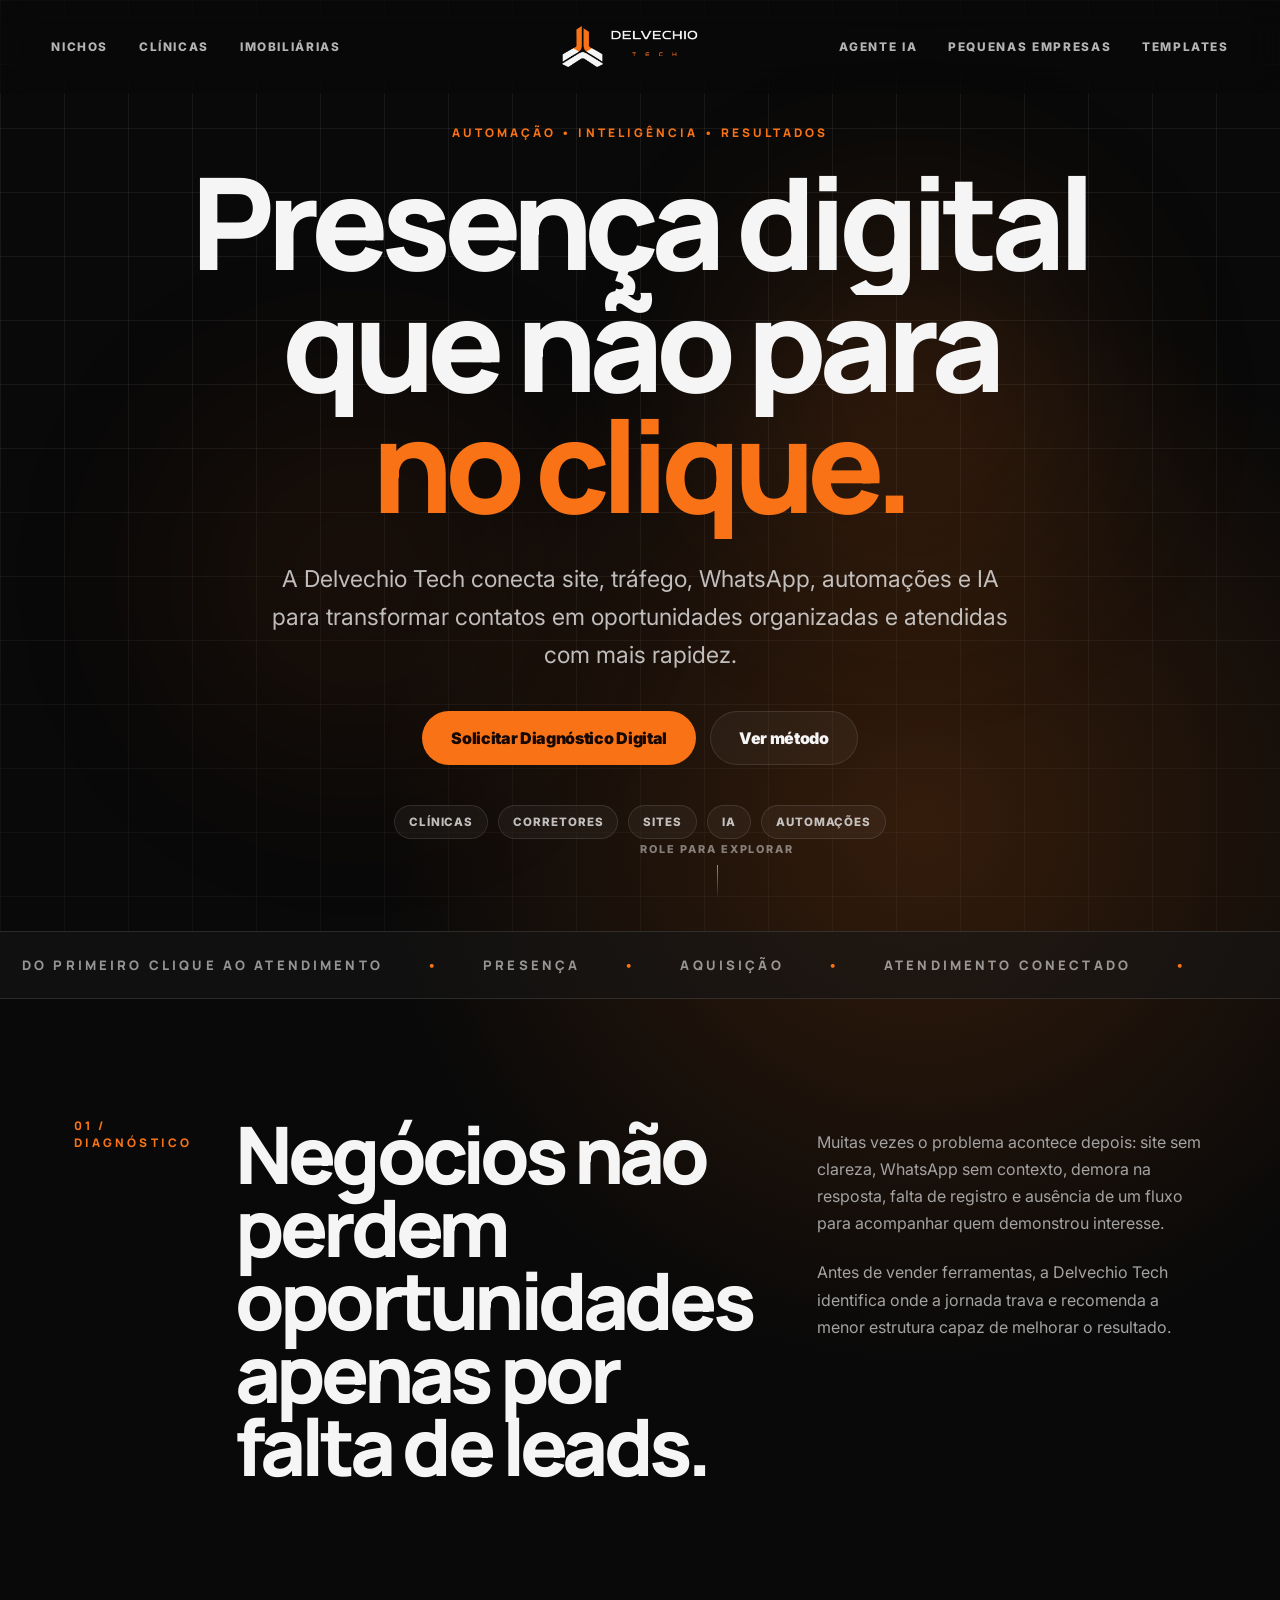
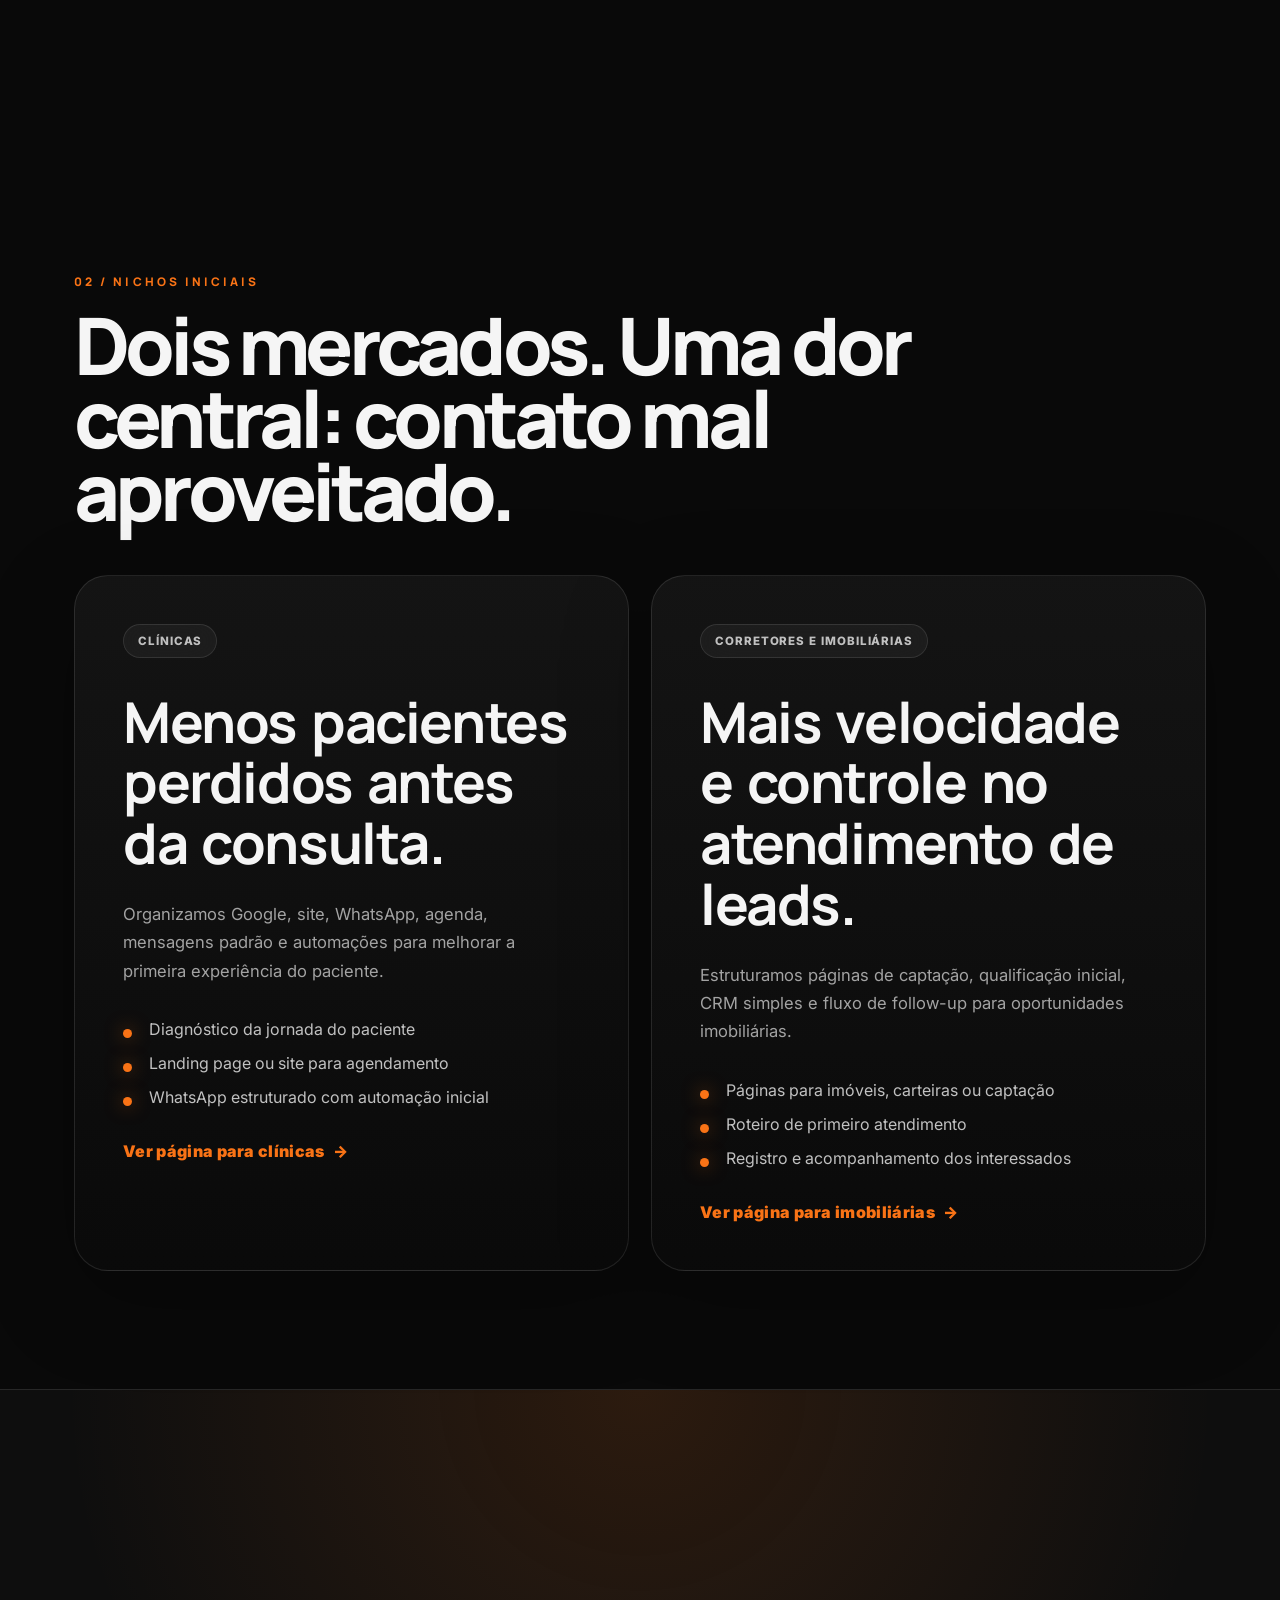
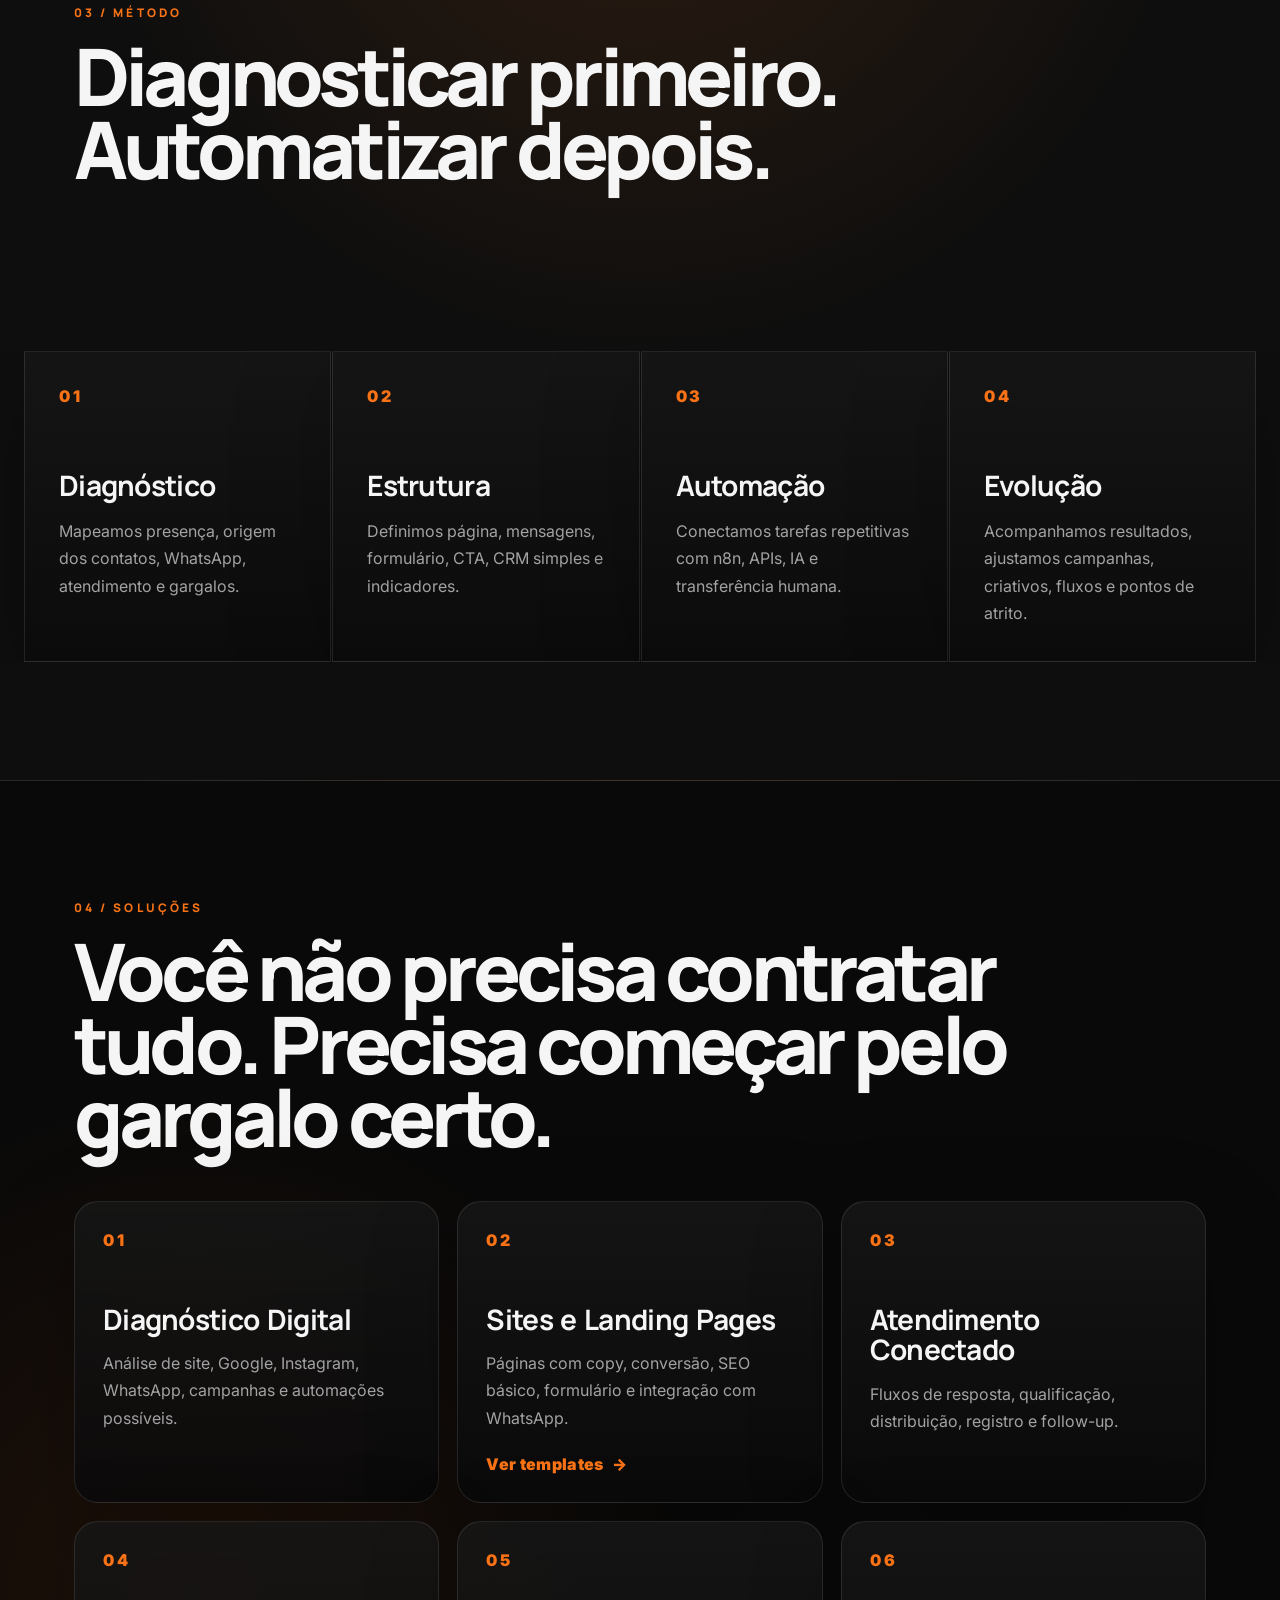
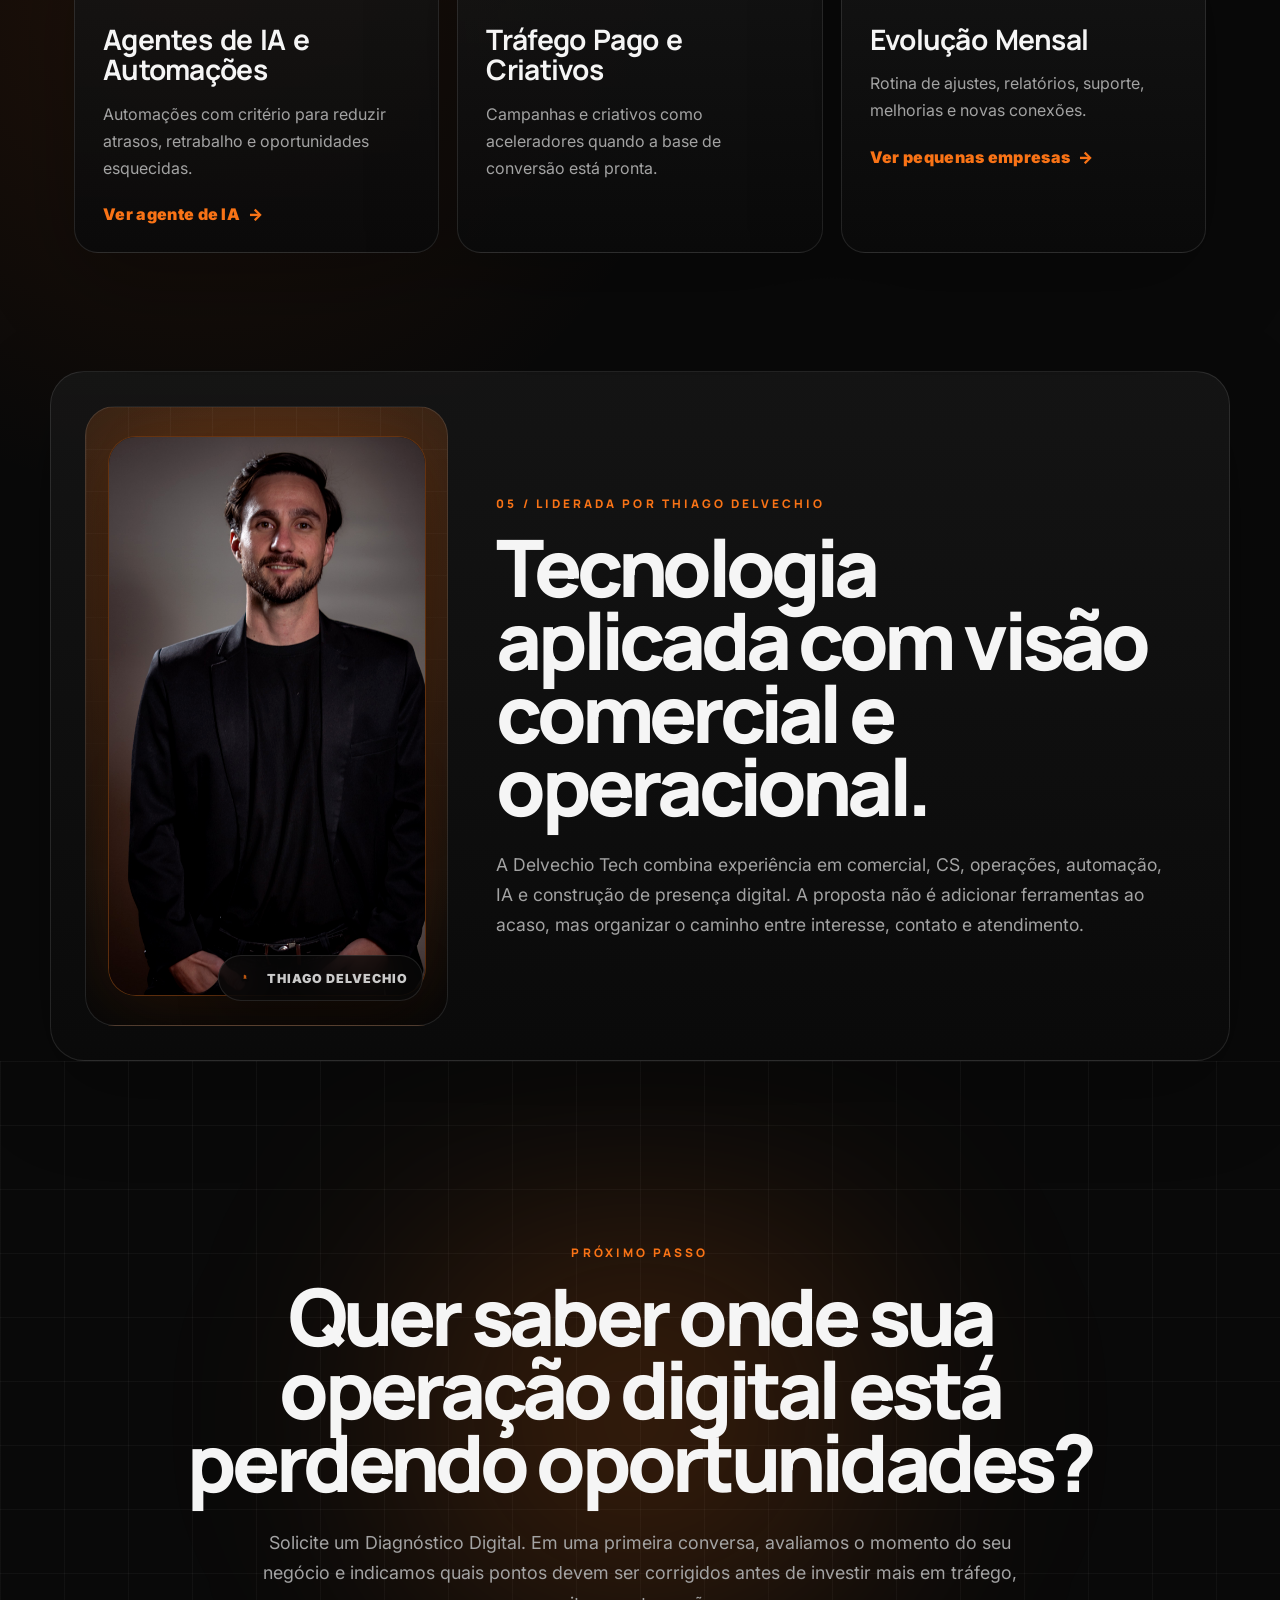
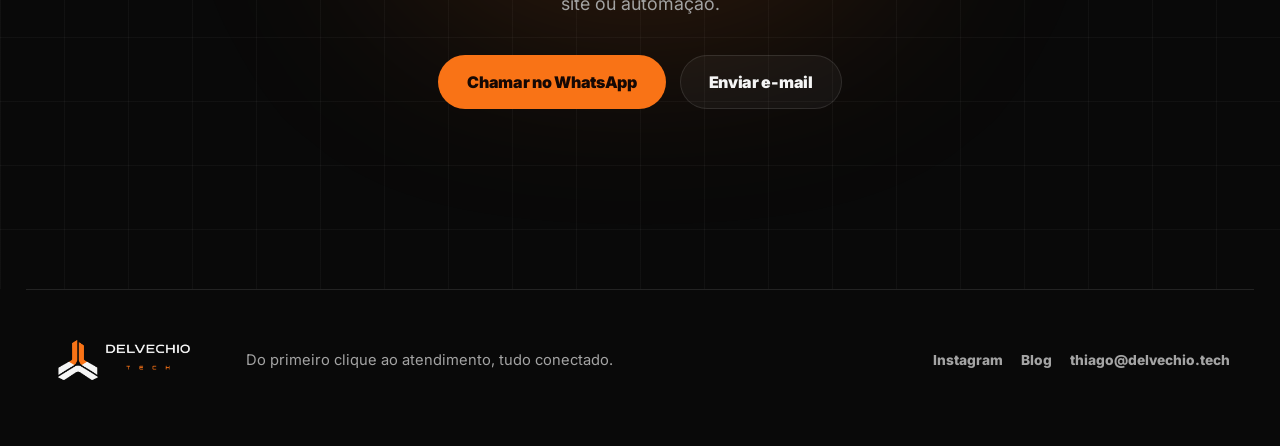
==== index.html @ 4ab7e523 "Add niche and template landing pages" ====
<!doctype html>
<html lang="pt-BR">
  <head>
    <meta charset="utf-8" />
    <meta name="viewport" content="width=device-width, initial-scale=1" />
    <title>Delvechio Tech | Do primeiro clique ao atendimento</title>
    <meta
      name="description"
      content="Tecnologia, sites, automações, IA e tráfego para conectar presença digital, aquisição e atendimento."
    />
    <meta property="og:title" content="Delvechio Tech" />
    <meta property="og:description" content="Do primeiro clique ao atendimento, tudo conectado." />
    <meta property="og:type" content="website" />
    <meta property="og:url" content="https://delvechio.tech" />
    <meta name="theme-color" content="#090909" />
    <link rel="icon" href="assets/favicons/favicon.ico" />
    <link rel="preconnect" href="https://fonts.googleapis.com" />
    <link rel="preconnect" href="https://fonts.gstatic.com" crossorigin />
    <link
      href="https://fonts.googleapis.com/css2?family=Inter:wght@400;500;600;700;800;900&family=Manrope:wght@500;600;700;800&display=swap"
      rel="stylesheet"
    />
    <link rel="stylesheet" href="styles.css" />
  </head>
  <body>
    <header class="site-header nav-load" data-header>
      <nav class="desktop-nav left" aria-label="Navegação principal">
        <a href="#nichos">Nichos</a>
        <a href="clinicas/">Clínicas</a>
        <a href="imobiliarias/">Imobiliárias</a>
      </nav>

      <a class="brand" href="#top" aria-label="Delvechio Tech">
        <img src="assets/logos/logo-horizontal.svg" alt="Delvechio Tech" />
      </a>

      <nav class="desktop-nav right" aria-label="Links secundários">
        <a href="agente-ia/">Agente IA</a>
        <a href="pequenas-empresas/">Pequenas empresas</a>
        <a href="templates/">Templates</a>
      </nav>

      <button class="menu-button" type="button" data-menu-button aria-expanded="false" aria-controls="mobile-menu">
        Menu
      </button>
    </header>

    <nav class="mobile-nav" id="mobile-menu" data-mobile-menu aria-label="Navegação mobile">
      <a href="#nichos">Nichos</a>
      <a href="clinicas/">Clínicas</a>
      <a href="imobiliarias/">Imobiliárias</a>
      <a href="agente-ia/">Agente IA</a>
      <a href="pequenas-empresas/">Pequenas empresas</a>
      <a href="templates/">Templates</a>
      <a href="https://wa.me/5519991567756?text=Ol%C3%A1%2C%20Thiago.%20Quero%20solicitar%20um%20Diagn%C3%B3stico%20Digital." target="_blank" rel="noreferrer">Chamar no WhatsApp</a>
    </nav>

    <main id="top">
      <section class="hero grid-bg">
        <div class="ambient ambient-one"></div>
        <div class="ambient ambient-two"></div>

        <div class="hero-inner">
          <p class="eyebrow reveal delay-100">Automação • Inteligência • Resultados</p>

          <div class="hero-title" id="hero-title">
            <h1>
              <span class="text-reveal-wrapper">
                <span class="text-reveal-content delay-200">Presença digital</span>
              </span>
            </h1>
            <h1>
              <span class="text-reveal-wrapper">
                <span class="text-reveal-content delay-300">que não para</span>
              </span>
            </h1>
            <h1>
              <span class="text-reveal-wrapper">
                <span class="text-reveal-content delay-500 accent-text">no clique.</span>
              </span>
            </h1>
          </div>

          <p class="lead reveal delay-700">
            A Delvechio Tech conecta site, tráfego, WhatsApp, automações e IA
            para transformar contatos em oportunidades organizadas e atendidas
            com mais rapidez.
          </p>

          <div class="hero-actions reveal delay-700">
            <a class="button primary beam-button glow-on-hover" href="https://wa.me/5519991567756?text=Ol%C3%A1%2C%20Thiago.%20Quero%20solicitar%20um%20Diagn%C3%B3stico%20Digital." target="_blank" rel="noreferrer">
              Solicitar Diagnóstico Digital
            </a>
            <a class="button secondary" href="#metodo">Ver método</a>
          </div>

          <div class="badges reveal delay-700" aria-label="Áreas de atuação">
            <span>Clínicas</span>
            <span>Corretores</span>
            <span>Sites</span>
            <span>IA</span>
            <span>Automações</span>
          </div>
        </div>

        <div class="scroll-indicator reveal delay-700">
          <span>Role para explorar</span>
          <i aria-hidden="true"></i>
        </div>
      </section>

      <div class="marquee-band" aria-label="Assinatura da marca">
        <div class="marquee-track">
          <div class="marquee-content">
            <span>Do primeiro clique ao atendimento</span><b>•</b>
            <span>Presença</span><b>•</b>
            <span>Aquisição</span><b>•</b>
            <span>Atendimento conectado</span><b>•</b>
          </div>
          <div class="marquee-content" aria-hidden="true">
            <span>Do primeiro clique ao atendimento</span><b>•</b>
            <span>Presença</span><b>•</b>
            <span>Aquisição</span><b>•</b>
            <span>Atendimento conectado</span><b>•</b>
          </div>
        </div>
      </div>

      <section class="section split-section" id="diagnostico">
        <div class="section-kicker reveal">01 / Diagnóstico</div>
        <div class="split-copy reveal delay-100">
          <h2>Negócios não perdem oportunidades apenas por falta de leads.</h2>
        </div>
        <div class="split-text reveal delay-200">
          <p>
            Muitas vezes o problema acontece depois: site sem clareza, WhatsApp
            sem contexto, demora na resposta, falta de registro e ausência de um
            fluxo para acompanhar quem demonstrou interesse.
          </p>
          <p>
            Antes de vender ferramentas, a Delvechio Tech identifica onde a
            jornada trava e recomenda a menor estrutura capaz de melhorar o
            resultado.
          </p>
        </div>
      </section>

      <section class="section niches" id="nichos">
        <div class="section-title reveal">
          <span class="section-kicker">02 / Nichos iniciais</span>
          <h2>Dois mercados. Uma dor central: contato mal aproveitado.</h2>
        </div>

        <div class="niche-grid">
          <article class="niche-card flashlight-card reveal">
            <span class="tag">Clínicas</span>
            <h3>Menos pacientes perdidos antes da consulta.</h3>
            <p>
              Organizamos Google, site, WhatsApp, agenda, mensagens padrão e
              automações para melhorar a primeira experiência do paciente.
            </p>
            <ul>
              <li>Diagnóstico da jornada do paciente</li>
              <li>Landing page ou site para agendamento</li>
              <li>WhatsApp estruturado com automação inicial</li>
            </ul>
            <a class="card-link" href="clinicas/">Ver página para clínicas</a>
          </article>

          <article class="niche-card flashlight-card reveal delay-200">
            <span class="tag">Corretores e imobiliárias</span>
            <h3>Mais velocidade e controle no atendimento de leads.</h3>
            <p>
              Estruturamos páginas de captação, qualificação inicial, CRM
              simples e fluxo de follow-up para oportunidades imobiliárias.
            </p>
            <ul>
              <li>Páginas para imóveis, carteiras ou captação</li>
              <li>Roteiro de primeiro atendimento</li>
              <li>Registro e acompanhamento dos interessados</li>
            </ul>
            <a class="card-link" href="imobiliarias/">Ver página para imobiliárias</a>
          </article>
        </div>
      </section>

      <section class="method-panel" id="metodo">
        <div class="section section-title reveal">
          <span class="section-kicker">03 / Método</span>
          <h2>Diagnosticar primeiro. Automatizar depois.</h2>
        </div>

        <div class="method-rail">
          <article class="method-card reveal">
            <span>01</span>
            <h3>Diagnóstico</h3>
            <p>Mapeamos presença, origem dos contatos, WhatsApp, atendimento e gargalos.</p>
          </article>
          <article class="method-card reveal delay-100">
            <span>02</span>
            <h3>Estrutura</h3>
            <p>Definimos página, mensagens, formulário, CTA, CRM simples e indicadores.</p>
          </article>
          <article class="method-card reveal delay-200">
            <span>03</span>
            <h3>Automação</h3>
            <p>Conectamos tarefas repetitivas com n8n, APIs, IA e transferência humana.</p>
          </article>
          <article class="method-card reveal delay-300">
            <span>04</span>
            <h3>Evolução</h3>
            <p>Acompanhamos resultados, ajustamos campanhas, criativos, fluxos e pontos de atrito.</p>
          </article>
        </div>
      </section>

      <section class="section solutions" id="solucoes">
        <div class="section-title reveal">
          <span class="section-kicker">04 / Soluções</span>
          <h2>Você não precisa contratar tudo. Precisa começar pelo gargalo certo.</h2>
        </div>

        <div class="solution-grid">
          <article class="solution-card flashlight-card reveal">
            <span>01</span>
            <h3>Diagnóstico Digital</h3>
            <p>Análise de site, Google, Instagram, WhatsApp, campanhas e automações possíveis.</p>
          </article>
          <article class="solution-card flashlight-card reveal delay-100">
            <span>02</span>
            <h3>Sites e Landing Pages</h3>
            <p>Páginas com copy, conversão, SEO básico, formulário e integração com WhatsApp.</p>
            <a class="card-link compact" href="templates/">Ver templates</a>
          </article>
          <article class="solution-card flashlight-card reveal delay-200">
            <span>03</span>
            <h3>Atendimento Conectado</h3>
            <p>Fluxos de resposta, qualificação, distribuição, registro e follow-up.</p>
          </article>
          <article class="solution-card flashlight-card reveal">
            <span>04</span>
            <h3>Agentes de IA e Automações</h3>
            <p>Automações com critério para reduzir atrasos, retrabalho e oportunidades esquecidas.</p>
            <a class="card-link compact" href="agente-ia/">Ver agente de IA</a>
          </article>
          <article class="solution-card flashlight-card reveal delay-100">
            <span>05</span>
            <h3>Tráfego Pago e Criativos</h3>
            <p>Campanhas e criativos como aceleradores quando a base de conversão está pronta.</p>
          </article>
          <article class="solution-card flashlight-card reveal delay-200">
            <span>06</span>
            <h3>Evolução Mensal</h3>
            <p>Rotina de ajustes, relatórios, suporte, melhorias e novas conexões.</p>
            <a class="card-link compact" href="pequenas-empresas/">Ver pequenas empresas</a>
          </article>
        </div>
      </section>

      <section class="section founder">
        <div class="founder-portrait reveal">
          <div class="portrait-frame">
            <img src="assets/photos/thiago-delvechio.jpg" alt="Thiago Delvechio, fundador da Delvechio Tech" />
          </div>
          <div class="portrait-badge">
            <img src="assets/logos/simbolo.svg" alt="" />
            <span>Thiago Delvechio</span>
          </div>
        </div>
        <div class="reveal delay-100">
          <span class="section-kicker">05 / Liderada por Thiago Delvechio</span>
          <h2>Tecnologia aplicada com visão comercial e operacional.</h2>
          <p>
            A Delvechio Tech combina experiência em comercial, CS, operações,
            automação, IA e construção de presença digital. A proposta não é
            adicionar ferramentas ao acaso, mas organizar o caminho entre
            interesse, contato e atendimento.
          </p>
        </div>
      </section>

      <section class="final-cta grid-bg" id="contato">
        <div class="final-inner reveal">
          <span class="section-kicker">Próximo passo</span>
          <h2>Quer saber onde sua operação digital está perdendo oportunidades?</h2>
          <p>
            Solicite um Diagnóstico Digital. Em uma primeira conversa, avaliamos
            o momento do seu negócio e indicamos quais pontos devem ser
            corrigidos antes de investir mais em tráfego, site ou automação.
          </p>
          <div class="hero-actions">
            <a class="button primary beam-button glow-on-hover" href="https://wa.me/5519991567756?text=Ol%C3%A1%2C%20Thiago.%20Quero%20solicitar%20um%20Diagn%C3%B3stico%20Digital." target="_blank" rel="noreferrer">
              Chamar no WhatsApp
            </a>
            <a class="button secondary" href="mailto:thiago@delvechio.tech">Enviar e-mail</a>
          </div>
        </div>
      </section>
    </main>

    <footer class="site-footer">
      <img src="assets/logos/logo-horizontal.svg" alt="Delvechio Tech" />
      <p>Do primeiro clique ao atendimento, tudo conectado.</p>
      <div>
        <a href="https://instagram.com/delvechio.tech" target="_blank" rel="noreferrer">Instagram</a>
        <a href="https://blog.delvechio.tech" target="_blank" rel="noreferrer">Blog</a>
        <a href="mailto:thiago@delvechio.tech">thiago@delvechio.tech</a>
      </div>
    </footer>

    <script src="script.js"></script>
  </body>
</html>
---- styles.css ----
:root {
  --orange: #f97316;
  --orange-dark: #c9500a;
  --black: #090909;
  --graphite: #171717;
  --panel: rgba(16, 16, 16, 0.76);
  --panel-strong: rgba(23, 23, 23, 0.94);
  --line: rgba(245, 245, 245, 0.11);
  --line-hot: rgba(249, 115, 22, 0.36);
  --white: #f5f5f5;
  --muted: #a3a3a3;
  --max: 1180px;
  --ease: cubic-bezier(0.16, 1, 0.3, 1);
}

* {
  box-sizing: border-box;
}

html {
  scroll-behavior: smooth;
}

body {
  margin: 0;
  min-height: 100vh;
  overflow-x: hidden;
  color: var(--white);
  background:
    radial-gradient(circle at 72% 12%, rgba(249, 115, 22, 0.18), transparent 34rem),
    radial-gradient(circle at 15% 70%, rgba(201, 80, 10, 0.12), transparent 32rem),
    var(--black);
  font-family: Inter, Arial, Helvetica, sans-serif;
  selection-background-color: var(--orange);
}

body::before {
  position: fixed;
  inset: 0;
  z-index: -2;
  content: "";
  background-image:
    linear-gradient(rgba(245, 245, 245, 0.035) 1px, transparent 1px),
    linear-gradient(90deg, rgba(245, 245, 245, 0.035) 1px, transparent 1px);
  background-size: 64px 64px;
  mask-image: linear-gradient(to bottom, #000, rgba(0, 0, 0, 0.7), transparent 96%);
}

a {
  color: inherit;
  text-decoration: none;
}

img {
  display: block;
  max-width: 100%;
}

/* Motion system inspired by the reference design system. */
.reveal {
  opacity: 0;
  transform: translateY(2rem);
  transition: opacity 1s var(--ease), transform 1s var(--ease);
}

.reveal.active {
  opacity: 1;
  transform: translateY(0);
}

.text-reveal-wrapper {
  display: inline-block;
  overflow: hidden;
  padding: 0.08em 0 0.1em;
  margin: -0.08em 0 -0.1em;
  vertical-align: bottom;
}

.text-reveal-content {
  display: block;
  opacity: 0;
  transform: translateY(112%);
  transition: transform 1.2s var(--ease), opacity 1.2s ease;
}

.reveal-active .text-reveal-content {
  opacity: 1;
  transform: translateY(0);
}

.delay-100 {
  transition-delay: 0.1s;
}

.delay-200 {
  transition-delay: 0.2s;
}

.delay-300 {
  transition-delay: 0.3s;
}

.delay-500 {
  transition-delay: 0.5s;
}

.delay-700 {
  transition-delay: 0.7s;
}

.nav-load {
  opacity: 0;
  transform: translateY(-12px);
  transition: opacity 0.8s ease-out, transform 0.8s ease-out, background 0.3s ease, border 0.3s ease;
}

.nav-load.loaded {
  opacity: 1;
  transform: translateY(0);
}

@keyframes shimmer {
  from {
    transform: translateX(-120%) skewX(-18deg);
  }

  to {
    transform: translateX(220%) skewX(-18deg);
  }
}

.beam-button {
  position: relative;
  overflow: hidden;
}

.beam-button::before {
  position: absolute;
  inset: 0 auto 0 -80%;
  width: 55%;
  content: "";
  background: linear-gradient(90deg, transparent, rgba(255, 255, 255, 0.36), transparent);
  transform: skewX(-18deg);
}

.beam-button:hover::before {
  animation: shimmer 0.85s var(--ease);
}

.glow-on-hover {
  transition: box-shadow 0.3s ease, transform 0.3s ease, border-color 0.3s ease;
}

.glow-on-hover:hover {
  border-color: var(--line-hot);
  box-shadow: 0 0 34px rgba(249, 115, 22, 0.18);
  transform: translateY(-2px);
}

.flashlight-card {
  position: relative;
  overflow: hidden;
}

.flashlight-card::before {
  position: absolute;
  inset: 0;
  z-index: 0;
  content: "";
  pointer-events: none;
  opacity: 0;
  background: radial-gradient(
    600px circle at var(--mouse-x, 50%) var(--mouse-y, 50%),
    rgba(249, 115, 22, 0.13),
    transparent 42%
  );
  transition: opacity 0.5s ease;
}

.flashlight-card:hover::before {
  opacity: 1;
}

.flashlight-card > * {
  position: relative;
  z-index: 1;
}

.grid-bg {
  background-image:
    linear-gradient(rgba(245, 245, 245, 0.04) 1px, transparent 1px),
    linear-gradient(90deg, rgba(245, 245, 245, 0.04) 1px, transparent 1px);
  background-size: 64px 64px;
}

.site-header {
  position: fixed;
  top: 0;
  right: 0;
  left: 0;
  z-index: 50;
  display: grid;
  grid-template-columns: 1fr auto 1fr;
  align-items: center;
  gap: 28px;
  padding: 18px clamp(18px, 4vw, 54px);
  border-bottom: 1px solid transparent;
  background: rgba(9, 9, 9, 0.52);
  backdrop-filter: blur(18px);
}

.site-header.is-scrolled {
  border-color: var(--line);
  background: rgba(9, 9, 9, 0.82);
}

.brand {
  justify-self: center;
}

.brand img {
  width: 172px;
}

.desktop-nav {
  display: flex;
  gap: clamp(16px, 2.4vw, 32px);
  align-items: center;
  color: rgba(245, 245, 245, 0.72);
  font-size: 0.74rem;
  font-weight: 800;
  letter-spacing: 0.14em;
  text-transform: uppercase;
}

.desktop-nav.right {
  justify-content: flex-end;
}

.desktop-nav a {
  transition: color 0.2s ease;
}

.desktop-nav a:hover,
.site-footer a:hover {
  color: var(--orange);
}

.menu-button,
.mobile-nav {
  display: none;
}

.hero {
  position: relative;
  display: flex;
  align-items: center;
  justify-content: center;
  min-height: 100vh;
  overflow: hidden;
  padding: 124px 24px 92px;
  text-align: center;
}

.ambient {
  position: absolute;
  width: min(44vw, 560px);
  height: min(44vw, 560px);
  border-radius: 999px;
  filter: blur(80px);
  opacity: 0.5;
  animation: pulse 7s ease-in-out infinite;
}

.ambient-one {
  top: 12%;
  right: 7%;
  background: radial-gradient(circle, rgba(249, 115, 22, 0.32), transparent 68%);
}

.ambient-two {
  bottom: 8%;
  left: 6%;
  background: radial-gradient(circle, rgba(201, 80, 10, 0.24), transparent 70%);
  animation-delay: 0.7s;
}

@keyframes pulse {
  0%,
  100% {
    transform: scale(1);
    opacity: 0.36;
  }

  50% {
    transform: scale(1.08);
    opacity: 0.58;
  }
}

.hero-inner {
  position: relative;
  z-index: 2;
  width: min(100%, 1120px);
  margin: 0 auto;
}

.eyebrow,
.section-kicker {
  margin: 0;
  color: var(--orange);
  font-family: Manrope, Inter, sans-serif;
  font-size: 0.74rem;
  font-weight: 900;
  letter-spacing: 0.26em;
  text-transform: uppercase;
}

.hero-title {
  margin-top: 20px;
}

h1,
h2,
h3 {
  margin: 0;
  font-family: Manrope, Inter, sans-serif;
  letter-spacing: -0.06em;
}

h1 {
  font-size: clamp(4rem, 10vw, 9.2rem);
  font-weight: 800;
  line-height: 0.95;
}

h2 {
  max-width: 970px;
  font-size: clamp(2.7rem, 6.2vw, 6.1rem);
  font-weight: 800;
  line-height: 0.92;
}

h3 {
  font-size: clamp(1.55rem, 2.2vw, 2.45rem);
  line-height: 1;
}

.accent-text,
h2 .accent-text {
  color: var(--orange);
}

.lead {
  max-width: 760px;
  margin: 34px auto 0;
  color: rgba(245, 245, 245, 0.76);
  font-size: clamp(1.08rem, 1.9vw, 1.45rem);
  line-height: 1.65;
}

.hero-actions {
  display: flex;
  flex-wrap: wrap;
  justify-content: center;
  gap: 14px;
  margin-top: 36px;
}

.button {
  display: inline-flex;
  align-items: center;
  justify-content: center;
  min-height: 54px;
  padding: 0 28px;
  border-radius: 999px;
  font-weight: 900;
  letter-spacing: -0.02em;
}

.button.primary {
  color: #160804;
  border: 1px solid rgba(249, 115, 22, 0.82);
  background: var(--orange);
}

.button.secondary {
  color: var(--white);
  border: 1px solid var(--line);
  background: rgba(245, 245, 245, 0.04);
}

.badges {
  display: flex;
  flex-wrap: wrap;
  justify-content: center;
  gap: 10px;
  margin-top: 40px;
}

.badges span,
.tag {
  display: inline-flex;
  align-items: center;
  min-height: 34px;
  padding: 0 14px;
  color: rgba(245, 245, 245, 0.76);
  border: 1px solid var(--line);
  border-radius: 999px;
  background: rgba(245, 245, 245, 0.045);
  backdrop-filter: blur(16px);
  font-size: 0.72rem;
  font-weight: 800;
  letter-spacing: 0.08em;
  text-transform: uppercase;
}

.scroll-indicator {
  position: absolute;
  bottom: 32px;
  left: 50%;
  display: grid;
  justify-items: center;
  gap: 9px;
  color: rgba(245, 245, 245, 0.48);
  font-size: 0.68rem;
  font-weight: 800;
  letter-spacing: 0.18em;
  text-transform: uppercase;
  transform: translateX(-50%);
}

.scroll-indicator i {
  width: 1px;
  height: 34px;
  background: linear-gradient(var(--orange), transparent);
  animation: scrollLine 1.5s ease-in-out infinite;
}

@keyframes scrollLine {
  0%,
  100% {
    opacity: 0.35;
    transform: scaleY(0.5);
    transform-origin: top;
  }

  50% {
    opacity: 1;
    transform: scaleY(1);
  }
}

.marquee-band {
  overflow: hidden;
  padding: 24px 0;
  border-top: 1px solid var(--line);
  border-bottom: 1px solid var(--line);
  background: rgba(23, 23, 23, 0.58);
}

.marquee-track {
  display: flex;
  width: max-content;
}

.marquee-content {
  display: flex;
  flex-shrink: 0;
  align-items: center;
  min-width: 100vw;
  animation: marquee 36s linear infinite;
}

.marquee-content span,
.marquee-content b {
  margin: 0 22px;
  color: rgba(245, 245, 245, 0.58);
  font-family: Manrope, Inter, sans-serif;
  font-size: 0.82rem;
  font-weight: 900;
  letter-spacing: 0.24em;
  text-transform: uppercase;
}

.marquee-content b {
  color: var(--orange);
}

@keyframes marquee {
  from {
    transform: translateX(0);
  }

  to {
    transform: translateX(-100%);
  }
}

.section {
  max-width: var(--max);
  margin: 0 auto;
  padding: 118px 24px;
  scroll-margin-top: 110px;
}

#metodo,
#contato {
  scroll-margin-top: 110px;
}

.split-section {
  display: grid;
  grid-template-columns: 0.22fr 1fr 0.72fr;
  gap: 42px;
  align-items: start;
  min-height: 84vh;
}

.split-text {
  display: grid;
  gap: 22px;
  padding-top: 12px;
}

.split-text p,
.niche-card p,
.method-card p,
.solution-card p,
.founder p,
.final-inner p,
.site-footer p {
  margin: 0;
  color: var(--muted);
  line-height: 1.7;
}

.section-title {
  display: grid;
  gap: 18px;
  margin-bottom: 48px;
}

.niche-grid {
  display: grid;
  grid-template-columns: repeat(2, minmax(0, 1fr));
  gap: 22px;
}

.niche-card,
.solution-card,
.method-card,
.founder {
  border: 1px solid var(--line);
  background: linear-gradient(180deg, rgba(23, 23, 23, 0.82), rgba(10, 10, 10, 0.88));
  box-shadow: 0 28px 90px rgba(0, 0, 0, 0.28);
}

.niche-card {
  min-height: 560px;
  padding: clamp(28px, 4vw, 48px);
  border-radius: 34px;
}

.niche-card h3 {
  margin-top: 34px;
  max-width: 560px;
  font-size: clamp(2.35rem, 4.4vw, 4.8rem);
}

.niche-card p {
  margin-top: 26px;
  max-width: 590px;
  font-size: 1.04rem;
}

.niche-card ul {
  display: grid;
  gap: 14px;
  margin: 34px 0 0;
  padding: 0;
  list-style: none;
}

.niche-card li {
  position: relative;
  padding-left: 26px;
  color: rgba(245, 245, 245, 0.78);
}

.niche-card li::before {
  position: absolute;
  top: 0.62em;
  left: 0;
  width: 9px;
  height: 9px;
  content: "";
  border-radius: 50%;
  background: var(--orange);
  box-shadow: 0 0 18px rgba(249, 115, 22, 0.52);
}

.card-link {
  display: inline-flex;
  margin-top: 34px;
  color: var(--orange);
  font-weight: 900;
  letter-spacing: 0.02em;
}

.card-link::after {
  margin-left: 8px;
  content: "→";
}

.card-link.compact {
  margin-top: 22px;
}

.method-panel {
  padding: 96px 0 118px;
  border-top: 1px solid var(--line);
  border-bottom: 1px solid var(--line);
  background:
    radial-gradient(circle at 50% 0%, rgba(249, 115, 22, 0.13), transparent 36rem),
    rgba(245, 245, 245, 0.025);
}

.method-rail {
  display: grid;
  grid-template-columns: repeat(4, minmax(280px, 1fr));
  gap: 1px;
  max-width: 1320px;
  margin: 0 auto;
  padding: 0 24px;
  overflow: hidden;
}

.method-card {
  min-height: 300px;
  padding: 34px;
}

.method-card span,
.solution-card span {
  color: var(--orange);
  font-weight: 900;
  letter-spacing: 0.18em;
}

.method-card h3 {
  margin-top: 64px;
}

.method-card p {
  margin-top: 18px;
}

.solution-grid {
  display: grid;
  grid-template-columns: repeat(3, minmax(0, 1fr));
  gap: 18px;
}

.solution-card {
  min-height: 290px;
  padding: 28px;
  border-radius: 24px;
}

.solution-card h3 {
  margin-top: 54px;
}

.niche-card h3,
.method-card h3,
.solution-card h3 {
  letter-spacing: -0.025em;
  line-height: 1.08;
  word-spacing: 0.08em;
}

.solution-card p {
  margin-top: 16px;
}

.founder {
  display: grid;
  grid-template-columns: minmax(320px, 0.52fr) 1fr;
  gap: 48px;
  align-items: center;
  padding: clamp(22px, 3vw, 34px);
  border-radius: 34px;
}

.founder-portrait {
  position: relative;
  display: grid;
  place-items: center;
  min-height: 620px;
  overflow: hidden;
  border: 1px solid var(--line);
  border-radius: 30px;
  background:
    radial-gradient(circle at 50% 18%, rgba(249, 115, 22, 0.28), transparent 28rem),
    linear-gradient(180deg, rgba(245, 245, 245, 0.05), rgba(9, 9, 9, 0.12)),
    var(--black);
}

.founder-portrait::before {
  position: absolute;
  inset: 0;
  content: "";
  background-image:
    linear-gradient(rgba(245, 245, 245, 0.04) 1px, transparent 1px),
    linear-gradient(90deg, rgba(245, 245, 245, 0.04) 1px, transparent 1px);
  background-size: 42px 42px;
  mask-image: linear-gradient(to bottom, #000, rgba(0, 0, 0, 0.45), transparent 92%);
}

.founder-portrait::after {
  position: absolute;
  inset: auto 10% 0;
  height: 46%;
  content: "";
  border-radius: 999px 999px 0 0;
  background: linear-gradient(180deg, rgba(249, 115, 22, 0.22), rgba(249, 115, 22, 0));
  filter: blur(34px);
}

.portrait-frame {
  position: relative;
  z-index: 1;
  width: min(88%, 430px);
  height: 560px;
  overflow: hidden;
  border: 1px solid rgba(249, 115, 22, 0.34);
  border-radius: 28px;
  background: rgba(9, 9, 9, 0.68);
  box-shadow:
    0 28px 80px rgba(0, 0, 0, 0.42),
    0 0 70px rgba(249, 115, 22, 0.16);
}

.portrait-frame img {
  width: 100%;
  height: 100%;
  object-fit: cover;
  object-position: 52% 34%;
  filter: contrast(1.05) saturate(0.98);
}

.portrait-badge {
  position: absolute;
  right: 24px;
  bottom: 24px;
  z-index: 2;
  display: inline-flex;
  align-items: center;
  gap: 10px;
  padding: 10px 14px;
  border: 1px solid var(--line);
  border-radius: 999px;
  background: rgba(9, 9, 9, 0.76);
  backdrop-filter: blur(16px);
  box-shadow: 0 18px 44px rgba(0, 0, 0, 0.32);
  color: rgba(245, 245, 245, 0.82);
  font-size: 0.78rem;
  font-weight: 900;
  letter-spacing: 0.08em;
  text-transform: uppercase;
}

.portrait-badge img {
  width: 24px;
}

.founder > div:last-child {
  padding: 44px 22px 44px 0;
}

.founder h2 {
  margin-top: 18px;
}

.founder p {
  max-width: 700px;
  margin-top: 28px;
  font-size: 1.1rem;
}

.final-cta {
  position: relative;
  display: grid;
  place-items: center;
  min-height: 92vh;
  padding: 120px 24px;
  overflow: hidden;
  text-align: center;
}

.final-cta::before {
  position: absolute;
  inset: 12% 12% auto;
  height: 520px;
  content: "";
  border-radius: 999px;
  background: radial-gradient(circle, rgba(249, 115, 22, 0.22), transparent 68%);
  filter: blur(80px);
}

.final-inner {
  position: relative;
  z-index: 1;
  width: min(100%, 980px);
}

.final-inner h2 {
  margin: 18px auto 0;
}

.final-inner p {
  max-width: 760px;
  margin: 30px auto 0;
  font-size: 1.12rem;
}

.page-hero {
  position: relative;
  display: grid;
  place-items: center;
  min-height: 92vh;
  overflow: hidden;
  padding: 138px 24px 96px;
  text-align: center;
}

.page-hero-inner {
  position: relative;
  z-index: 2;
  width: min(100%, 1080px);
}

.page-hero h1 {
  max-width: 1040px;
  margin: 22px auto 0;
  font-size: clamp(3.7rem, 8.4vw, 8.2rem);
  line-height: 0.96;
}

.sales-split {
  display: grid;
  grid-template-columns: 0.28fr 1fr;
  gap: 54px;
  align-items: start;
}

.sales-copy {
  display: grid;
  gap: 26px;
  max-width: 920px;
}

.sales-copy p,
.big-paragraph,
.demo-copy p,
.template-card p {
  margin: 0;
  color: rgba(245, 245, 245, 0.72);
  font-size: clamp(1.06rem, 1.6vw, 1.28rem);
  line-height: 1.78;
}

.feature-grid {
  display: grid;
  grid-template-columns: repeat(4, minmax(0, 1fr));
  gap: 18px;
}

.feature-card {
  min-height: 300px;
  padding: 28px;
  border: 1px solid var(--line);
  border-radius: 24px;
  background: linear-gradient(180deg, rgba(23, 23, 23, 0.82), rgba(10, 10, 10, 0.88));
  box-shadow: 0 28px 90px rgba(0, 0, 0, 0.22);
}

.feature-card h3 {
  letter-spacing: -0.025em;
  line-height: 1.08;
}

.feature-card p {
  margin: 22px 0 0;
  color: var(--muted);
  line-height: 1.7;
}

.process-panel {
  padding: 96px 0 118px;
  border-top: 1px solid var(--line);
  border-bottom: 1px solid var(--line);
  background:
    radial-gradient(circle at 50% 0%, rgba(249, 115, 22, 0.13), transparent 36rem),
    rgba(245, 245, 245, 0.025);
}

.page-rail .method-card {
  min-height: 360px;
}

.connected-block {
  display: grid;
  gap: 26px;
}

.connected-block .button {
  width: fit-content;
}

.big-paragraph {
  max-width: 900px;
  font-size: clamp(1.24rem, 2.2vw, 1.8rem);
}

.demo-section {
  display: grid;
  grid-template-columns: minmax(0, 0.9fr) minmax(320px, 0.72fr);
  gap: 42px;
  align-items: center;
}

.demo-copy {
  display: grid;
  gap: 24px;
}

.demo-copy h2 {
  font-size: clamp(2.6rem, 5vw, 5.4rem);
}

.demo-device {
  position: relative;
  display: grid;
  gap: 16px;
  min-height: 520px;
  padding: 28px;
  overflow: hidden;
  border: 1px solid rgba(249, 115, 22, 0.24);
  border-radius: 34px;
  background:
    radial-gradient(circle at 50% 0%, rgba(249, 115, 22, 0.26), transparent 24rem),
    linear-gradient(180deg, rgba(23, 23, 23, 0.96), rgba(9, 9, 9, 0.92));
  box-shadow: 0 40px 120px rgba(0, 0, 0, 0.34);
}

.demo-device::before {
  position: absolute;
  inset: 0;
  content: "";
  background-image:
    linear-gradient(rgba(245, 245, 245, 0.04) 1px, transparent 1px),
    linear-gradient(90deg, rgba(245, 245, 245, 0.04) 1px, transparent 1px);
  background-size: 38px 38px;
  mask-image: linear-gradient(to bottom, #000, transparent 90%);
}

.device-header,
.chat-bubble,
.automation-line {
  position: relative;
  z-index: 1;
}

.device-header {
  display: flex;
  gap: 8px;
  margin-bottom: 12px;
}

.device-header span {
  width: 10px;
  height: 10px;
  border-radius: 999px;
  background: rgba(245, 245, 245, 0.22);
}

.chat-bubble {
  max-width: 82%;
  padding: 14px 16px;
  border: 1px solid var(--line);
  border-radius: 18px;
  color: rgba(245, 245, 245, 0.82);
  background: rgba(245, 245, 245, 0.05);
  line-height: 1.5;
}

.chat-bubble.agent {
  justify-self: end;
  border-color: rgba(249, 115, 22, 0.28);
  background: rgba(249, 115, 22, 0.12);
}

.automation-line {
  display: flex;
  justify-content: space-between;
  gap: 18px;
  padding: 18px;
  border: 1px solid var(--line);
  border-radius: 18px;
  background: rgba(245, 245, 245, 0.045);
}

.automation-line b {
  color: var(--orange);
}

.automation-line span {
  color: rgba(245, 245, 245, 0.7);
}

.template-teaser {
  display: grid;
  gap: 24px;
}

.template-grid {
  display: grid;
  grid-template-columns: repeat(2, minmax(0, 1fr));
  gap: 22px;
}

.template-card {
  display: grid;
  grid-template-columns: minmax(220px, 0.76fr) 1fr;
  gap: 24px;
  min-height: 430px;
  padding: 22px;
  border: 1px solid var(--line);
  border-radius: 30px;
  background: linear-gradient(180deg, rgba(23, 23, 23, 0.84), rgba(10, 10, 10, 0.9));
  box-shadow: 0 28px 90px rgba(0, 0, 0, 0.24);
  scroll-margin-top: 110px;
}

.template-card > div:last-child {
  display: grid;
  align-content: start;
  gap: 14px;
}

.template-card h3 {
  font-size: clamp(1.7rem, 2.6vw, 3rem);
  letter-spacing: -0.035em;
  line-height: 1;
}

.template-card p {
  font-size: 0.98rem;
  line-height: 1.55;
}

.template-card strong {
  color: rgba(245, 245, 245, 0.88);
}

.template-card .button {
  width: fit-content;
  margin-top: 6px;
}

.template-preview {
  position: relative;
  display: grid;
  align-content: end;
  min-height: 100%;
  overflow: hidden;
  padding: 24px;
  border-radius: 24px;
  isolation: isolate;
}

.template-preview::before,
.template-preview::after {
  position: absolute;
  content: "";
  z-index: 0;
  pointer-events: none;
}

.template-preview > * {
  position: relative;
  z-index: 1;
}

.template-preview span {
  color: rgba(245, 245, 245, 0.74);
  font-size: 0.72rem;
  font-weight: 900;
  letter-spacing: 0.14em;
  text-transform: uppercase;
}

.template-preview b {
  max-width: 260px;
  margin-top: 10px;
  font-family: Manrope, Inter, sans-serif;
  font-size: clamp(1.6rem, 2.6vw, 2.4rem);
  line-height: 0.98;
  letter-spacing: -0.05em;
}

.template-preview i {
  width: 72px;
  height: 8px;
  margin-top: 22px;
  border-radius: 999px;
  background: var(--orange);
}

.preview-medical-premium {
  color: #121212;
  background:
    linear-gradient(135deg, rgba(255, 255, 255, 0.95), rgba(232, 227, 218, 0.92)),
    #f5f2ec;
}

.preview-medical-premium span,
.preview-medical-premium b {
  color: #151515;
}

.preview-medical-premium::before {
  inset: 28px 28px auto auto;
  width: 110px;
  height: 110px;
  border: 1px solid rgba(249, 115, 22, 0.35);
  border-radius: 999px;
}

.preview-medical-clean {
  color: #111827;
  background:
    linear-gradient(90deg, rgba(249, 115, 22, 0.14) 1px, transparent 1px),
    linear-gradient(#fff, #f7f7f4);
  background-size: 30px 30px, auto;
}

.preview-medical-clean span,
.preview-medical-clean b {
  color: #111827;
}

.preview-realestate-premium {
  background:
    linear-gradient(180deg, rgba(9, 9, 9, 0.08), rgba(9, 9, 9, 0.82)),
    linear-gradient(135deg, #5f4a36, #111);
}

.preview-realestate-premium::before {
  inset: 24px;
  border: 1px solid rgba(245, 245, 245, 0.18);
}

.preview-captor {
  background:
    radial-gradient(circle at 84% 20%, rgba(249, 115, 22, 0.5), transparent 12rem),
    linear-gradient(135deg, #101010, #232323);
}

.preview-captor::before {
  right: 24px;
  bottom: 24px;
  width: 44%;
  height: 36%;
  border: 1px solid rgba(245, 245, 245, 0.16);
  border-radius: 16px;
  background: rgba(245, 245, 245, 0.06);
}

.preview-institutional {
  background:
    linear-gradient(rgba(245, 245, 245, 0.06) 1px, transparent 1px),
    linear-gradient(135deg, #161616, #0b0b0b);
  background-size: 42px 42px, auto;
}

.preview-tech {
  background:
    radial-gradient(circle at 72% 14%, rgba(249, 115, 22, 0.52), transparent 13rem),
    radial-gradient(circle at 18% 86%, rgba(245, 245, 245, 0.12), transparent 12rem),
    #050505;
}

.preview-tech::before {
  inset: 0;
  background-image:
    radial-gradient(1px 1px at 20px 30px, rgba(255, 255, 255, 0.8), transparent),
    radial-gradient(1px 1px at 70px 90px, rgba(249, 115, 22, 0.8), transparent);
  background-size: 120px 120px;
}

.preview-conversion {
  background:
    linear-gradient(90deg, rgba(249, 115, 22, 0.88) 0 40%, transparent 40%),
    linear-gradient(135deg, #111, #050505);
}

.link-grid {
  display: grid;
  grid-template-columns: repeat(4, minmax(0, 1fr));
  gap: 14px;
}

.link-grid a {
  min-height: 90px;
  padding: 22px;
  border: 1px solid var(--line);
  border-radius: 20px;
  background: rgba(245, 245, 245, 0.045);
  color: rgba(245, 245, 245, 0.82);
  font-weight: 900;
}

.site-footer {
  display: grid;
  grid-template-columns: auto 1fr auto;
  gap: 28px;
  align-items: center;
  max-width: calc(var(--max) + 48px);
  margin: 0 auto;
  padding: 42px 24px 58px;
  border-top: 1px solid var(--line);
}

.site-footer img {
  width: 168px;
}

.site-footer p {
  font-size: 0.92rem;
}

.site-footer div {
  display: flex;
  flex-wrap: wrap;
  justify-content: flex-end;
  gap: 18px;
  color: rgba(245, 245, 245, 0.66);
  font-size: 0.86rem;
  font-weight: 800;
}

@media (max-width: 1080px) {
  .site-header {
    grid-template-columns: auto 1fr auto;
  }

  .desktop-nav {
    display: none;
  }

  .brand {
    justify-self: start;
  }

  .menu-button {
    display: inline-flex;
    align-items: center;
    justify-content: center;
    min-height: 42px;
    padding: 0 17px;
    color: var(--white);
    border: 1px solid var(--line);
    border-radius: 999px;
    background: rgba(245, 245, 245, 0.04);
    font: inherit;
    font-weight: 900;
  }

  .mobile-nav.is-open {
    position: fixed;
    top: 82px;
    right: 18px;
    left: 18px;
    z-index: 49;
    display: grid;
    gap: 8px;
    padding: 18px;
    border: 1px solid var(--line);
    border-radius: 24px;
    background: rgba(9, 9, 9, 0.96);
    backdrop-filter: blur(18px);
  }

  .mobile-nav a {
    padding: 13px 4px;
    color: rgba(245, 245, 245, 0.82);
    font-weight: 800;
  }

  .split-section,
  .founder {
    grid-template-columns: 1fr;
  }

  .founder > div:last-child {
    padding: 0 8px 12px;
  }

  .method-rail,
  .solution-grid,
  .feature-grid,
  .template-grid {
    grid-template-columns: repeat(2, minmax(0, 1fr));
  }

  .sales-split,
  .demo-section,
  .template-card {
    grid-template-columns: 1fr;
  }

  .link-grid {
    grid-template-columns: repeat(2, minmax(0, 1fr));
  }

  .site-footer {
    grid-template-columns: 1fr;
  }

  .site-footer div {
    justify-content: flex-start;
  }
}

@media (max-width: 760px) {
  .brand img {
    width: 146px;
  }

  .hero {
    min-height: 100svh;
    padding: 112px 18px 88px;
    text-align: left;
  }

  .hero-actions,
  .badges {
    justify-content: flex-start;
  }

  h1 {
    font-size: clamp(3.7rem, 15vw, 5.4rem);
  }

  h2 {
    font-size: clamp(2.55rem, 12vw, 4.3rem);
  }

  .lead {
    margin-left: 0;
  }

  .button {
    width: 100%;
  }

  .section {
    padding: 88px 18px;
  }

  .split-section,
  .niche-grid,
  .method-rail,
  .solution-grid,
  .feature-grid,
  .template-grid,
  .link-grid {
    grid-template-columns: 1fr;
  }

  .page-hero {
    min-height: 92svh;
    padding: 118px 18px 82px;
    text-align: left;
  }

  .page-hero h1 {
    font-size: clamp(3rem, 14vw, 5.1rem);
  }

  .sales-split,
  .demo-section,
  .template-card {
    grid-template-columns: 1fr;
  }

  .feature-card,
  .template-card {
    min-height: auto;
  }

  .template-preview {
    min-height: 300px;
  }

  .niche-card {
    min-height: auto;
    padding: 28px;
  }

  .method-card {
    min-height: 260px;
  }

  .founder {
    padding: 18px;
  }

  .founder-portrait {
    min-height: 540px;
  }

  .portrait-frame {
    width: min(92%, 360px);
    height: 490px;
  }

  .method-card h3 {
    margin-top: 72px;
  }

  .final-cta {
    min-height: 80vh;
    padding: 96px 18px;
    text-align: left;
  }

  .final-cta .hero-actions {
    justify-content: stretch;
  }
}
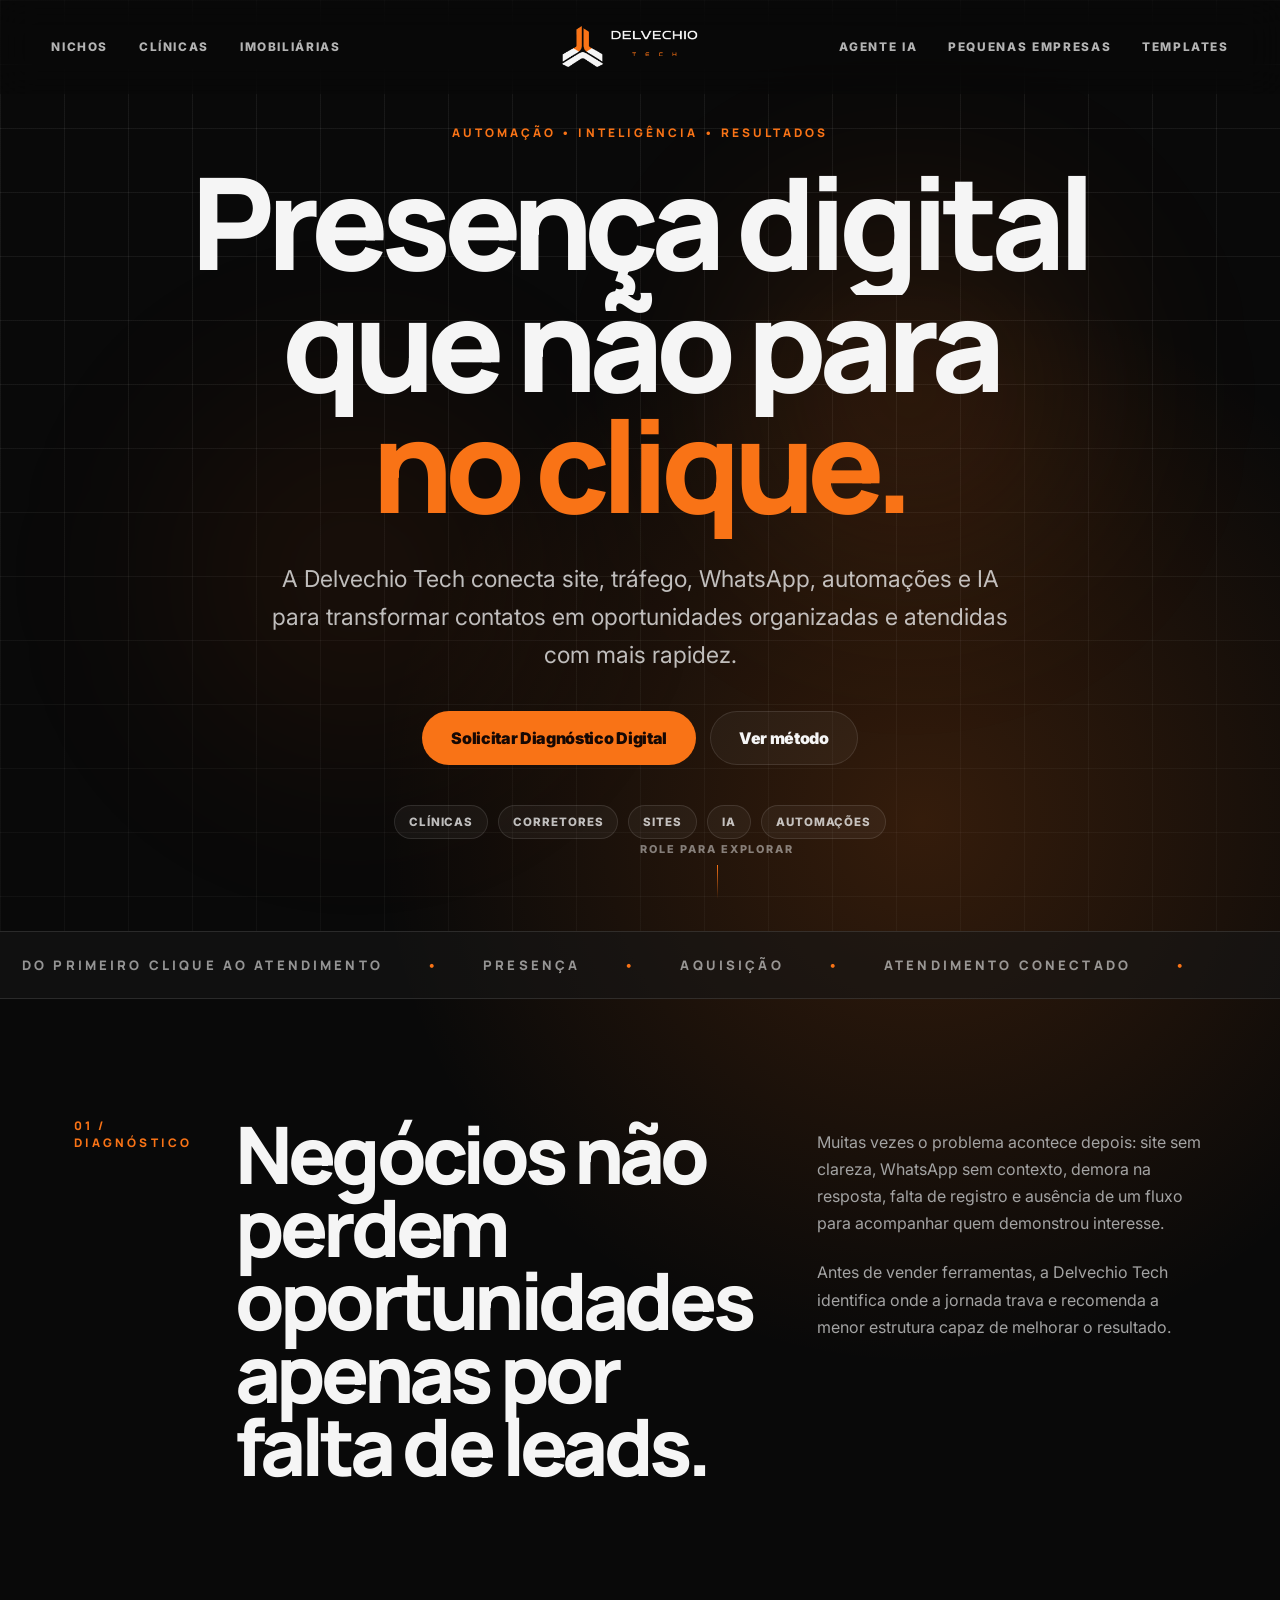
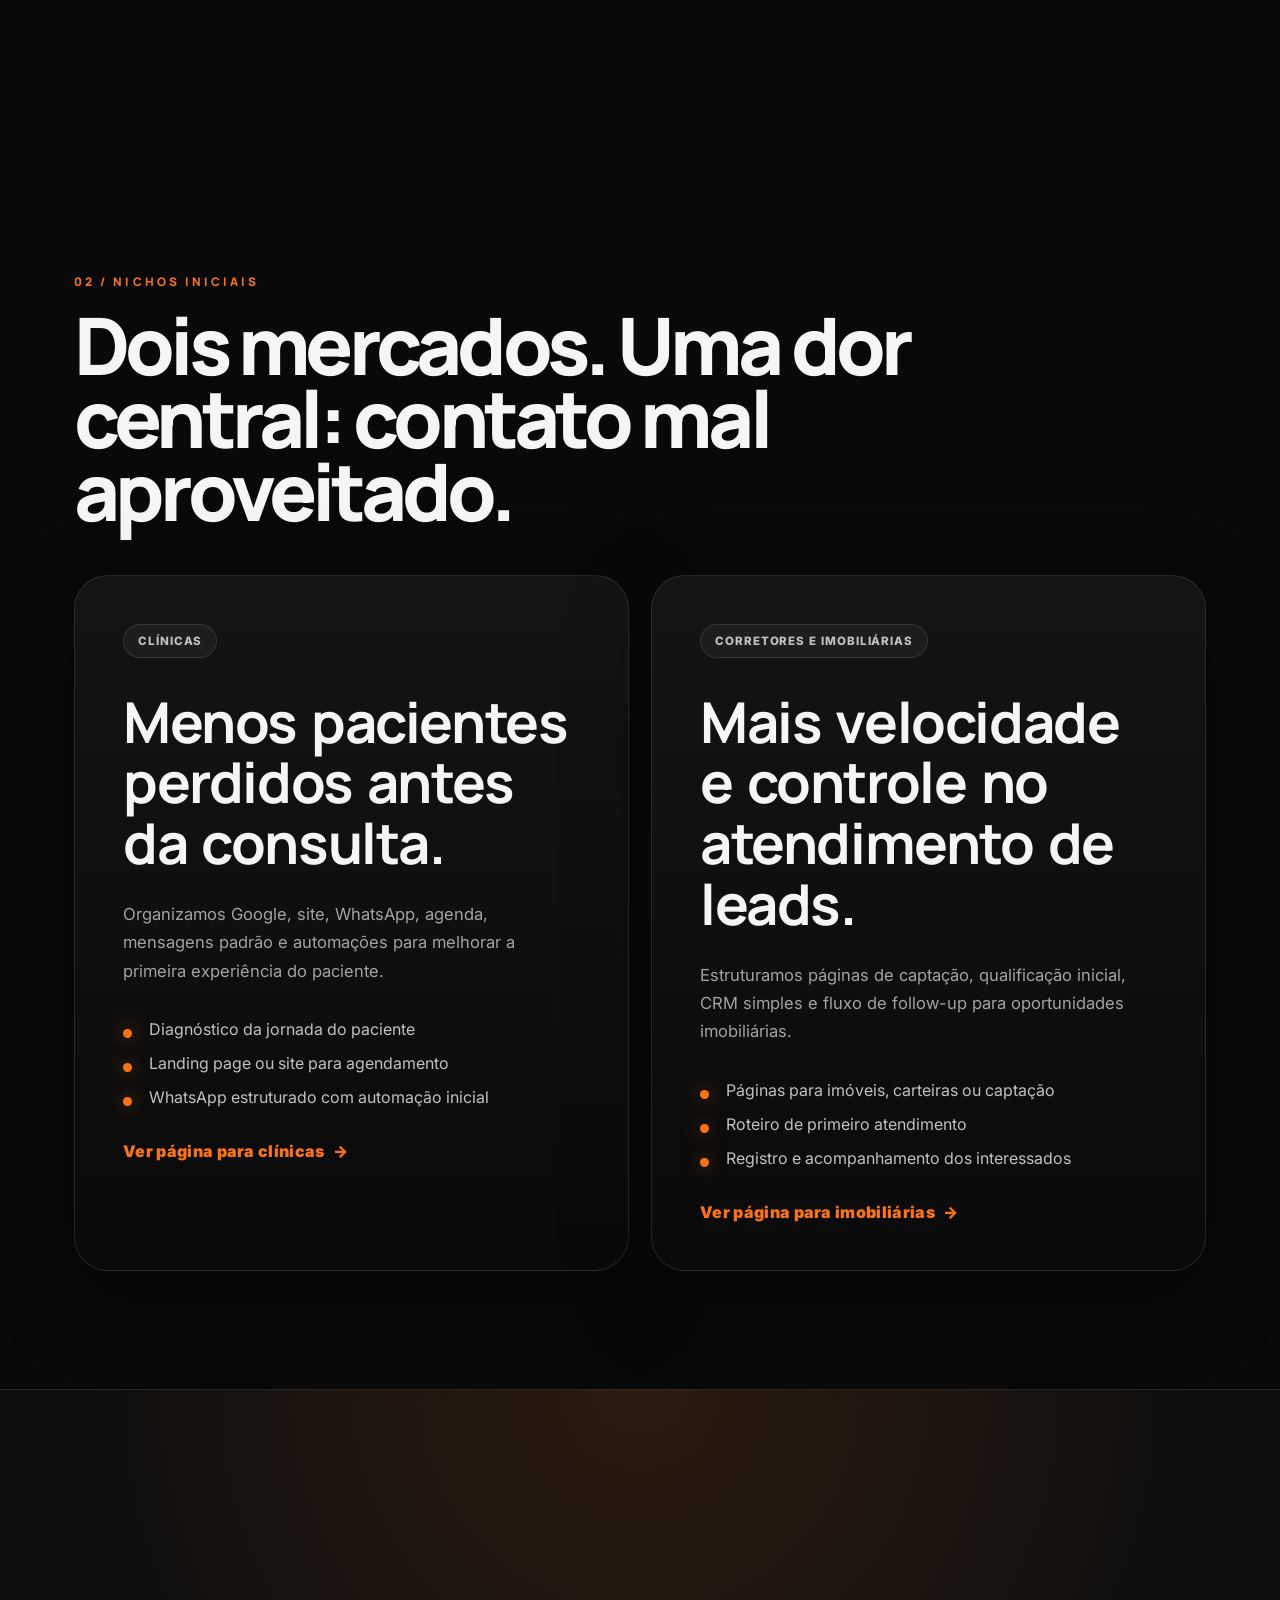
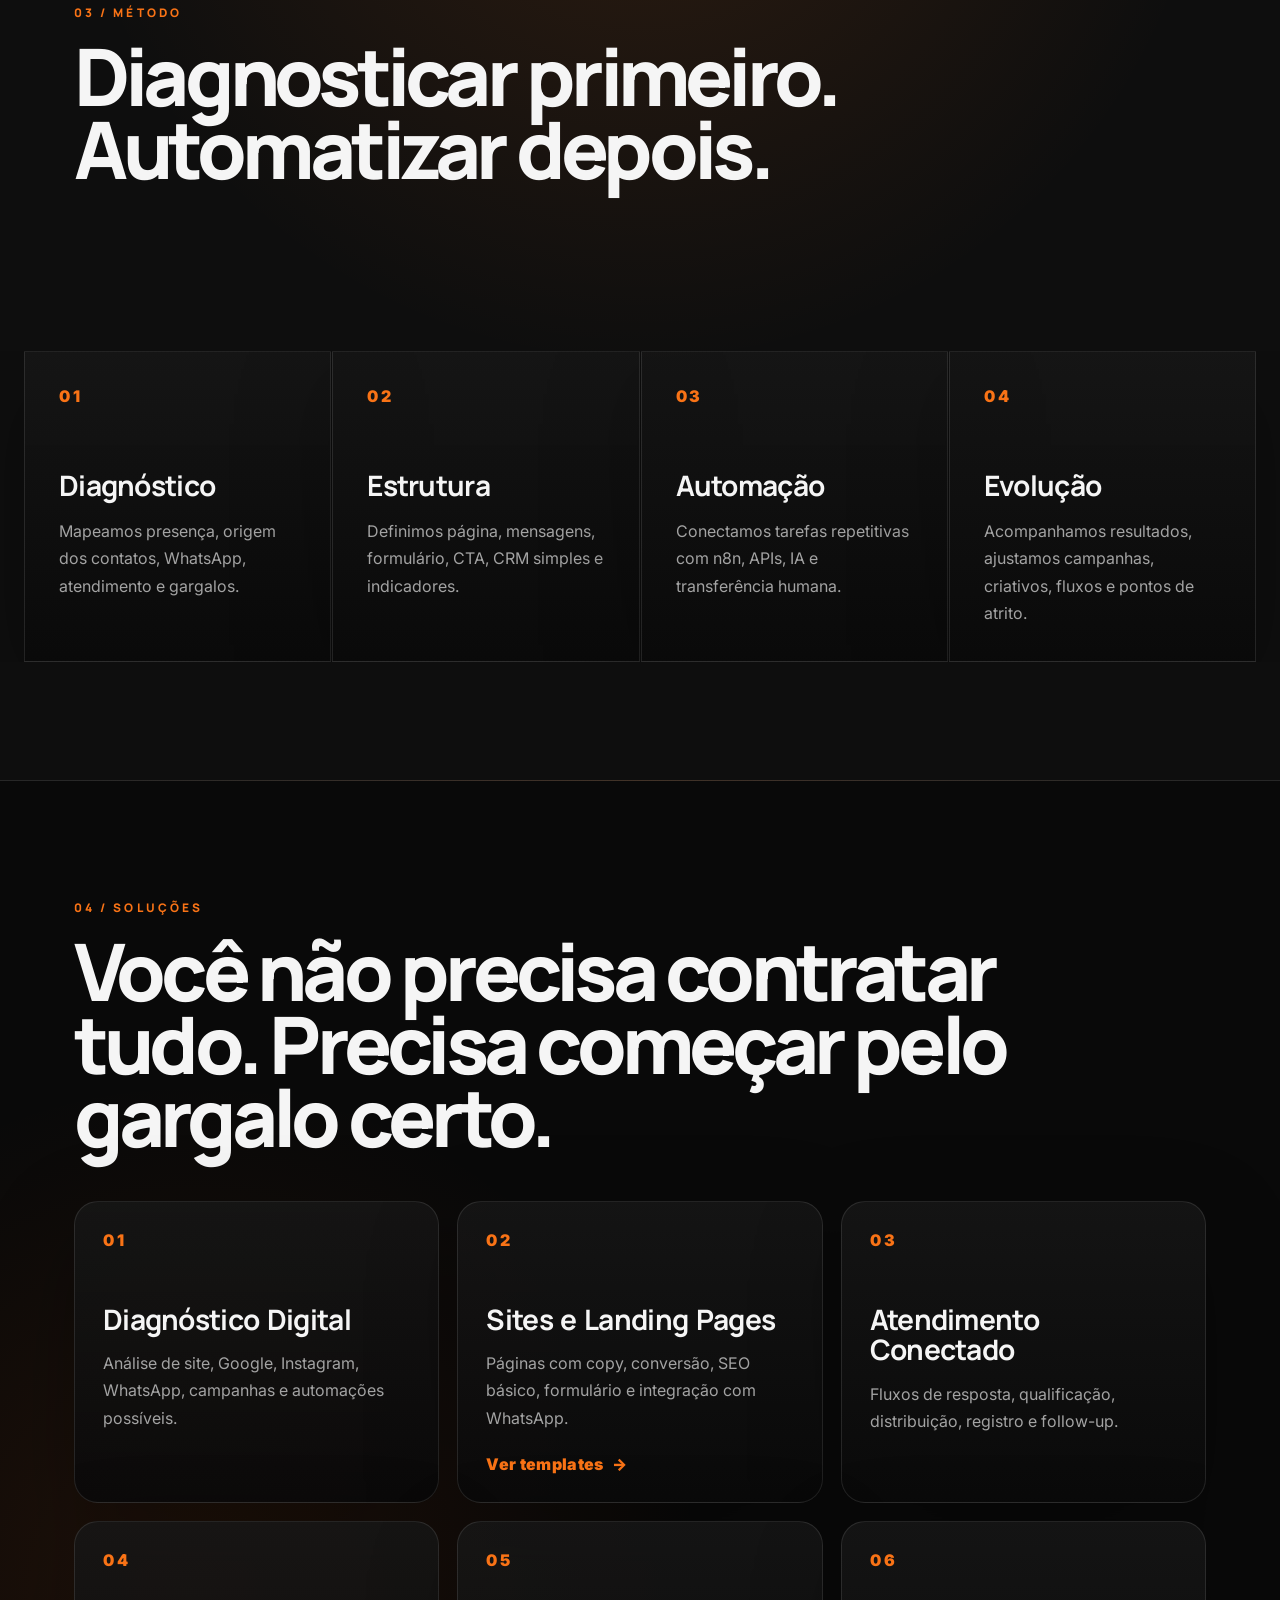
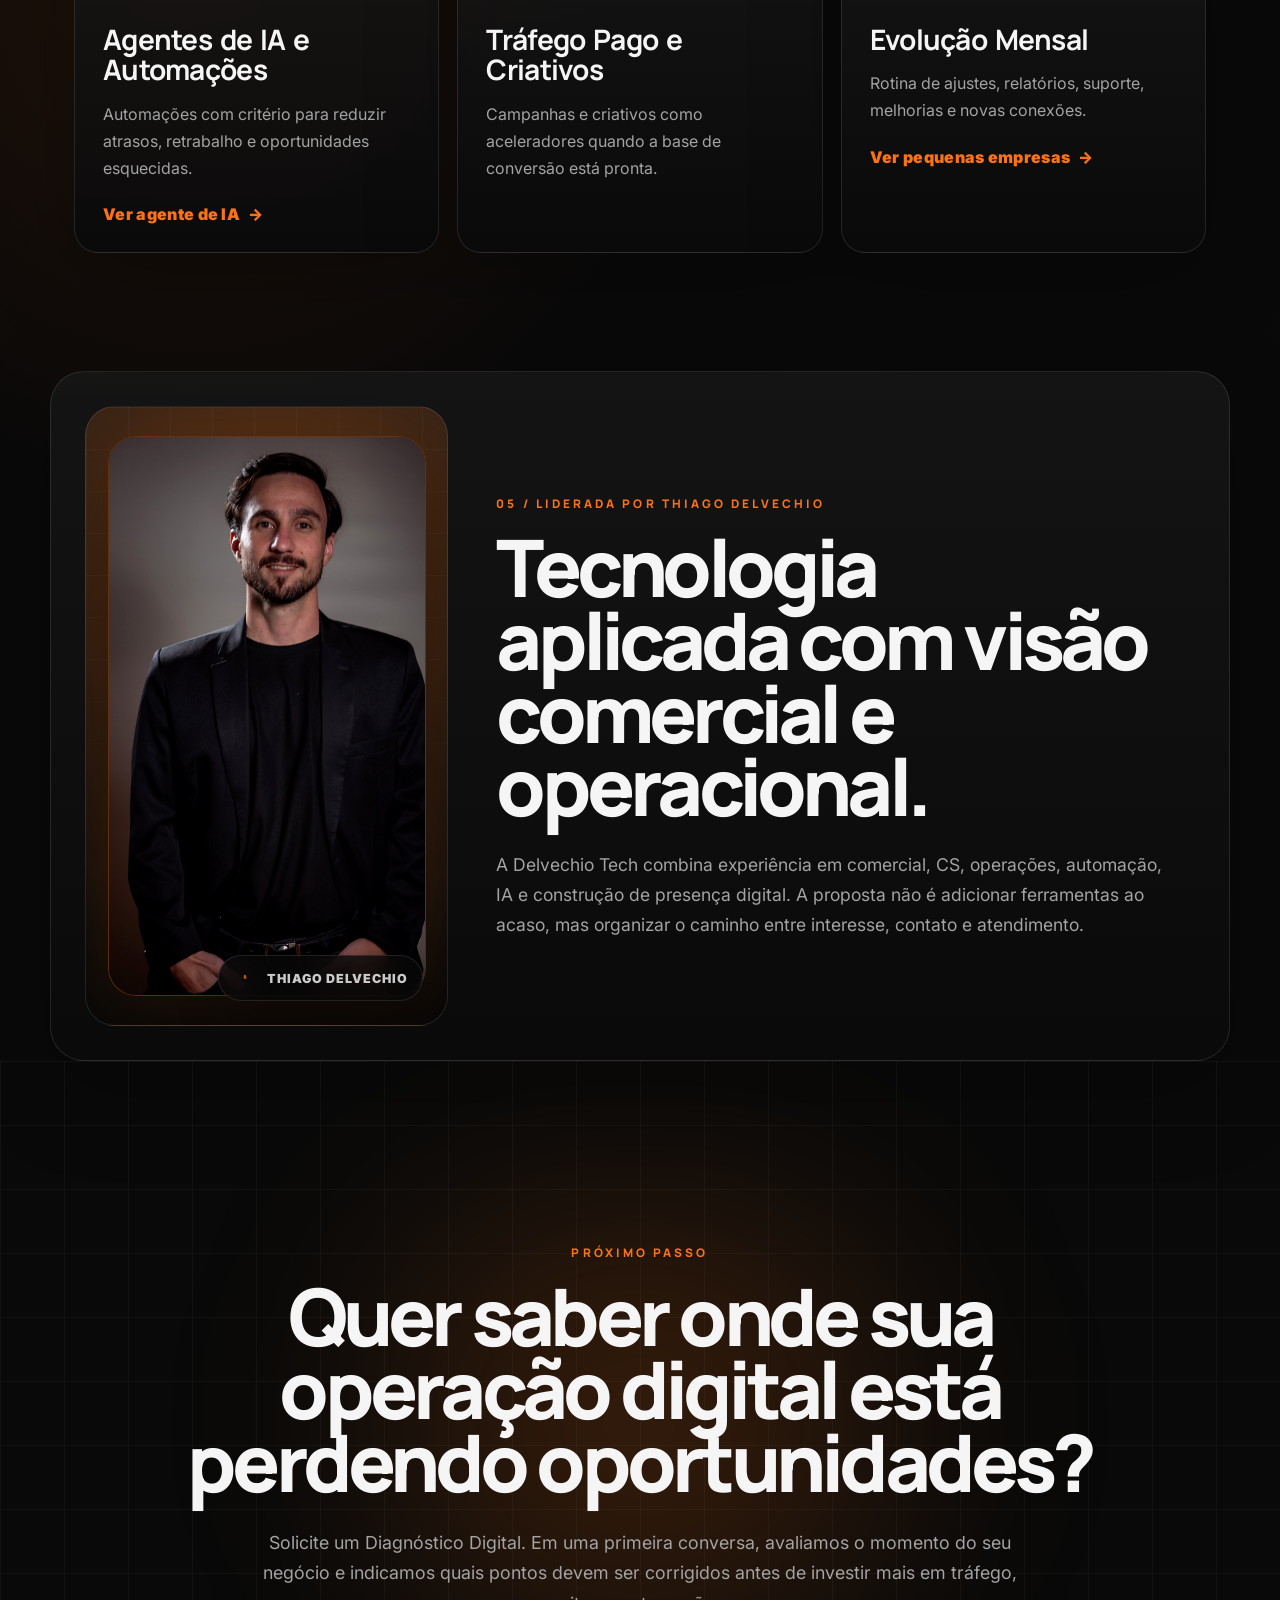
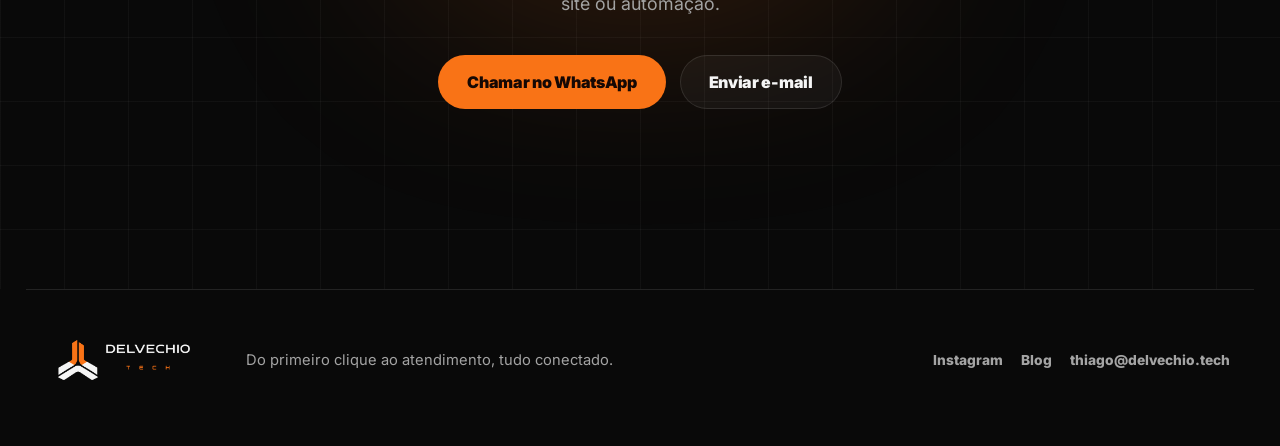
==== commit 8e63f420: "Force refreshed styles for subpage heroes" ====
--- a/index.html
+++ b/index.html
@@ -20,7 +20,7 @@
       href="https://fonts.googleapis.com/css2?family=Inter:wght@400;500;600;700;800;900&family=Manrope:wght@500;600;700;800&display=swap"
       rel="stylesheet"
     />
-    <link rel="stylesheet" href="styles.css" />
+    <link rel="stylesheet" href="styles.css?v=20260619-refino2" />
   </head>
   <body>
     <header class="site-header nav-load" data-header>
@@ -308,6 +308,6 @@
       </div>
     </footer>
 
-    <script src="script.js"></script>
+    <script src="script.js?v=20260619-refino2"></script>
   </body>
 </html>
--- a/styles.css
+++ b/styles.css
@@ -60,12 +60,14 @@
 .reveal {
   opacity: 0;
   transform: translateY(2rem);
-  transition: opacity 1s var(--ease), transform 1s var(--ease);
+  filter: blur(8px);
+  transition: opacity 1s var(--ease), transform 1s var(--ease), filter 1s ease;
 }
 
 .reveal.active {
   opacity: 1;
   transform: translateY(0);
+  filter: blur(0);
 }
 
 .text-reveal-wrapper {
@@ -539,6 +541,18 @@
   display: grid;
   gap: 18px;
   margin-bottom: 48px;
+}
+
+.subpage .section-title h2,
+.subpage .template-teaser h2 {
+  max-width: 940px;
+  font-size: clamp(2.35rem, 4.8vw, 4.85rem);
+  line-height: 0.98;
+  letter-spacing: -0.055em;
+}
+
+.subpage .connected-block .section-title h2 {
+  max-width: 1060px;
 }
 
 .niche-grid {
@@ -828,30 +842,181 @@
 .page-hero {
   position: relative;
   display: grid;
-  place-items: center;
-  min-height: 92vh;
+  align-items: center;
+  min-height: auto;
   overflow: hidden;
-  padding: 138px 24px 96px;
-  text-align: center;
+  padding: 188px 24px 104px;
+  text-align: left;
 }
 
 .page-hero-inner {
   position: relative;
   z-index: 2;
-  width: min(100%, 1080px);
+  display: grid;
+  grid-template-columns: minmax(0, 1fr) minmax(320px, 0.46fr);
+  gap: clamp(34px, 5vw, 74px);
+  align-items: center;
+  width: min(100%, var(--max));
+  margin: 0 auto;
+}
+
+.page-hero-copy {
+  min-width: 0;
 }
 
 .page-hero h1 {
-  max-width: 1040px;
-  margin: 22px auto 0;
-  font-size: clamp(3.7rem, 8.4vw, 8.2rem);
-  line-height: 0.96;
+  max-width: 880px;
+  margin: 20px 0 0;
+  font-size: clamp(3rem, 4.45vw, 5.35rem);
+  line-height: 0.94;
+  letter-spacing: -0.075em;
+}
+
+.page-hero .lead {
+  max-width: 680px;
+  margin: 30px 0 0;
+}
+
+.page-hero .hero-actions {
+  justify-content: flex-start;
+}
+
+.hero-system-card {
+  position: relative;
+  display: grid;
+  gap: 18px;
+  min-height: 430px;
+  padding: 22px;
+  overflow: hidden;
+  border: 1px solid rgba(245, 245, 245, 0.1);
+  border-radius: 28px;
+  background:
+    radial-gradient(circle at 50% 0%, rgba(249, 115, 22, 0.24), transparent 15rem),
+    linear-gradient(180deg, rgba(23, 23, 23, 0.9), rgba(5, 5, 5, 0.94));
+  box-shadow: 0 34px 100px rgba(0, 0, 0, 0.34), inset 0 1px 0 rgba(255, 255, 255, 0.05);
+}
+
+.hero-system-card::before {
+  position: absolute;
+  inset: 0;
+  content: "";
+  pointer-events: none;
+  background-image:
+    linear-gradient(rgba(245, 245, 245, 0.045) 1px, transparent 1px),
+    linear-gradient(90deg, rgba(245, 245, 245, 0.045) 1px, transparent 1px);
+  background-size: 28px 28px;
+  mask-image: linear-gradient(to bottom, #000, transparent 92%);
+}
+
+.hero-system-card::after {
+  position: absolute;
+  inset: auto 22px 22px;
+  height: 1px;
+  content: "";
+  background: linear-gradient(90deg, transparent, rgba(249, 115, 22, 0.72), transparent);
+}
+
+.system-card-top,
+.system-metric,
+.system-flow,
+.system-status {
+  position: relative;
+  z-index: 1;
+}
+
+.system-card-top {
+  display: flex;
+  justify-content: space-between;
+  gap: 16px;
+  padding-bottom: 16px;
+  border-bottom: 1px solid var(--line);
+  color: rgba(245, 245, 245, 0.54);
+  font-size: 0.68rem;
+  font-weight: 900;
+  letter-spacing: 0.18em;
+  text-transform: uppercase;
+}
+
+.system-card-top b {
+  color: var(--orange);
+}
+
+.system-metric {
+  display: grid;
+  gap: 8px;
+  padding: 18px;
+  border: 1px solid var(--line);
+  border-radius: 18px;
+  background: rgba(245, 245, 245, 0.045);
+}
+
+.system-metric small,
+.system-flow small,
+.system-status small {
+  color: rgba(245, 245, 245, 0.48);
+  font-size: 0.68rem;
+  font-weight: 900;
+  letter-spacing: 0.14em;
+  text-transform: uppercase;
+}
+
+.system-metric strong {
+  color: var(--white);
+  font-size: clamp(2rem, 3.4vw, 3.4rem);
+  line-height: 1;
+  letter-spacing: -0.06em;
+}
+
+.system-metric span {
+  color: rgba(245, 245, 245, 0.64);
+  font-size: 0.94rem;
+  line-height: 1.55;
+}
+
+.system-flow {
+  display: grid;
+  gap: 10px;
+}
+
+.system-flow div {
+  display: flex;
+  justify-content: space-between;
+  gap: 16px;
+  padding: 13px 14px;
+  border: 1px solid rgba(245, 245, 245, 0.09);
+  border-radius: 14px;
+  background: rgba(5, 5, 5, 0.58);
+  color: rgba(245, 245, 245, 0.74);
+  font-size: 0.86rem;
+}
+
+.system-flow b {
+  color: var(--orange);
+}
+
+.system-status {
+  display: flex;
+  flex-wrap: wrap;
+  gap: 8px;
+  margin-top: auto;
+}
+
+.system-status span {
+  padding: 8px 10px;
+  border: 1px solid rgba(249, 115, 22, 0.22);
+  border-radius: 999px;
+  background: rgba(249, 115, 22, 0.08);
+  color: rgba(245, 245, 245, 0.76);
+  font-size: 0.72rem;
+  font-weight: 900;
+  letter-spacing: 0.12em;
+  text-transform: uppercase;
 }
 
 .sales-split {
   display: grid;
-  grid-template-columns: 0.28fr 1fr;
-  gap: 54px;
+  grid-template-columns: minmax(120px, 0.24fr) minmax(0, 1fr);
+  gap: clamp(28px, 4vw, 54px);
   align-items: start;
 }
 
@@ -873,15 +1038,15 @@
 
 .feature-grid {
   display: grid;
-  grid-template-columns: repeat(4, minmax(0, 1fr));
+  grid-template-columns: repeat(2, minmax(0, 1fr));
   gap: 18px;
 }
 
 .feature-card {
-  min-height: 300px;
-  padding: 28px;
-  border: 1px solid var(--line);
-  border-radius: 24px;
+  min-height: 260px;
+  padding: clamp(24px, 3vw, 34px);
+  border: 1px solid rgba(245, 245, 245, 0.1);
+  border-radius: 22px;
   background: linear-gradient(180deg, rgba(23, 23, 23, 0.82), rgba(10, 10, 10, 0.88));
   box-shadow: 0 28px 90px rgba(0, 0, 0, 0.22);
 }
@@ -898,7 +1063,7 @@
 }
 
 .process-panel {
-  padding: 96px 0 118px;
+  padding: 104px 24px 118px;
   border-top: 1px solid var(--line);
   border-bottom: 1px solid var(--line);
   background:
@@ -907,7 +1072,7 @@
 }
 
 .page-rail .method-card {
-  min-height: 360px;
+  min-height: 320px;
 }
 
 .connected-block {
@@ -1027,18 +1192,18 @@
 
 .template-grid {
   display: grid;
-  grid-template-columns: repeat(2, minmax(0, 1fr));
-  gap: 22px;
+  grid-template-columns: 1fr;
+  gap: 28px;
 }
 
 .template-card {
   display: grid;
-  grid-template-columns: minmax(220px, 0.76fr) 1fr;
-  gap: 24px;
-  min-height: 430px;
-  padding: 22px;
+  grid-template-columns: minmax(320px, 0.78fr) minmax(0, 1fr);
+  gap: clamp(24px, 4vw, 42px);
+  min-height: 420px;
+  padding: clamp(20px, 3vw, 30px);
   border: 1px solid var(--line);
-  border-radius: 30px;
+  border-radius: 32px;
   background: linear-gradient(180deg, rgba(23, 23, 23, 0.84), rgba(10, 10, 10, 0.9));
   box-shadow: 0 28px 90px rgba(0, 0, 0, 0.24);
   scroll-margin-top: 110px;
@@ -1051,7 +1216,7 @@
 }
 
 .template-card h3 {
-  font-size: clamp(1.7rem, 2.6vw, 3rem);
+  font-size: clamp(2rem, 3.4vw, 4rem);
   letter-spacing: -0.035em;
   line-height: 1;
 }
@@ -1074,9 +1239,9 @@
   position: relative;
   display: grid;
   align-content: end;
-  min-height: 100%;
+  min-height: 360px;
   overflow: hidden;
-  padding: 24px;
+  padding: clamp(24px, 4vw, 38px);
   border-radius: 24px;
   isolation: isolate;
 }
@@ -1316,6 +1481,18 @@
     grid-template-columns: repeat(2, minmax(0, 1fr));
   }
 
+  .template-grid {
+    grid-template-columns: 1fr;
+  }
+
+  .page-hero-inner {
+    grid-template-columns: 1fr;
+  }
+
+  .hero-system-card {
+    min-height: 360px;
+  }
+
   .sales-split,
   .demo-section,
   .template-card {
@@ -1382,13 +1559,24 @@
   }
 
   .page-hero {
-    min-height: 92svh;
-    padding: 118px 18px 82px;
+    min-height: auto;
+    padding: 126px 18px 78px;
     text-align: left;
   }
 
   .page-hero h1 {
-    font-size: clamp(3rem, 14vw, 5.1rem);
+    font-size: clamp(2.75rem, 11.5vw, 4.9rem);
+    line-height: 0.98;
+  }
+
+  .page-hero .lead {
+    margin-top: 24px;
+  }
+
+  .hero-system-card {
+    min-height: 330px;
+    padding: 18px;
+    border-radius: 24px;
   }
 
   .sales-split,
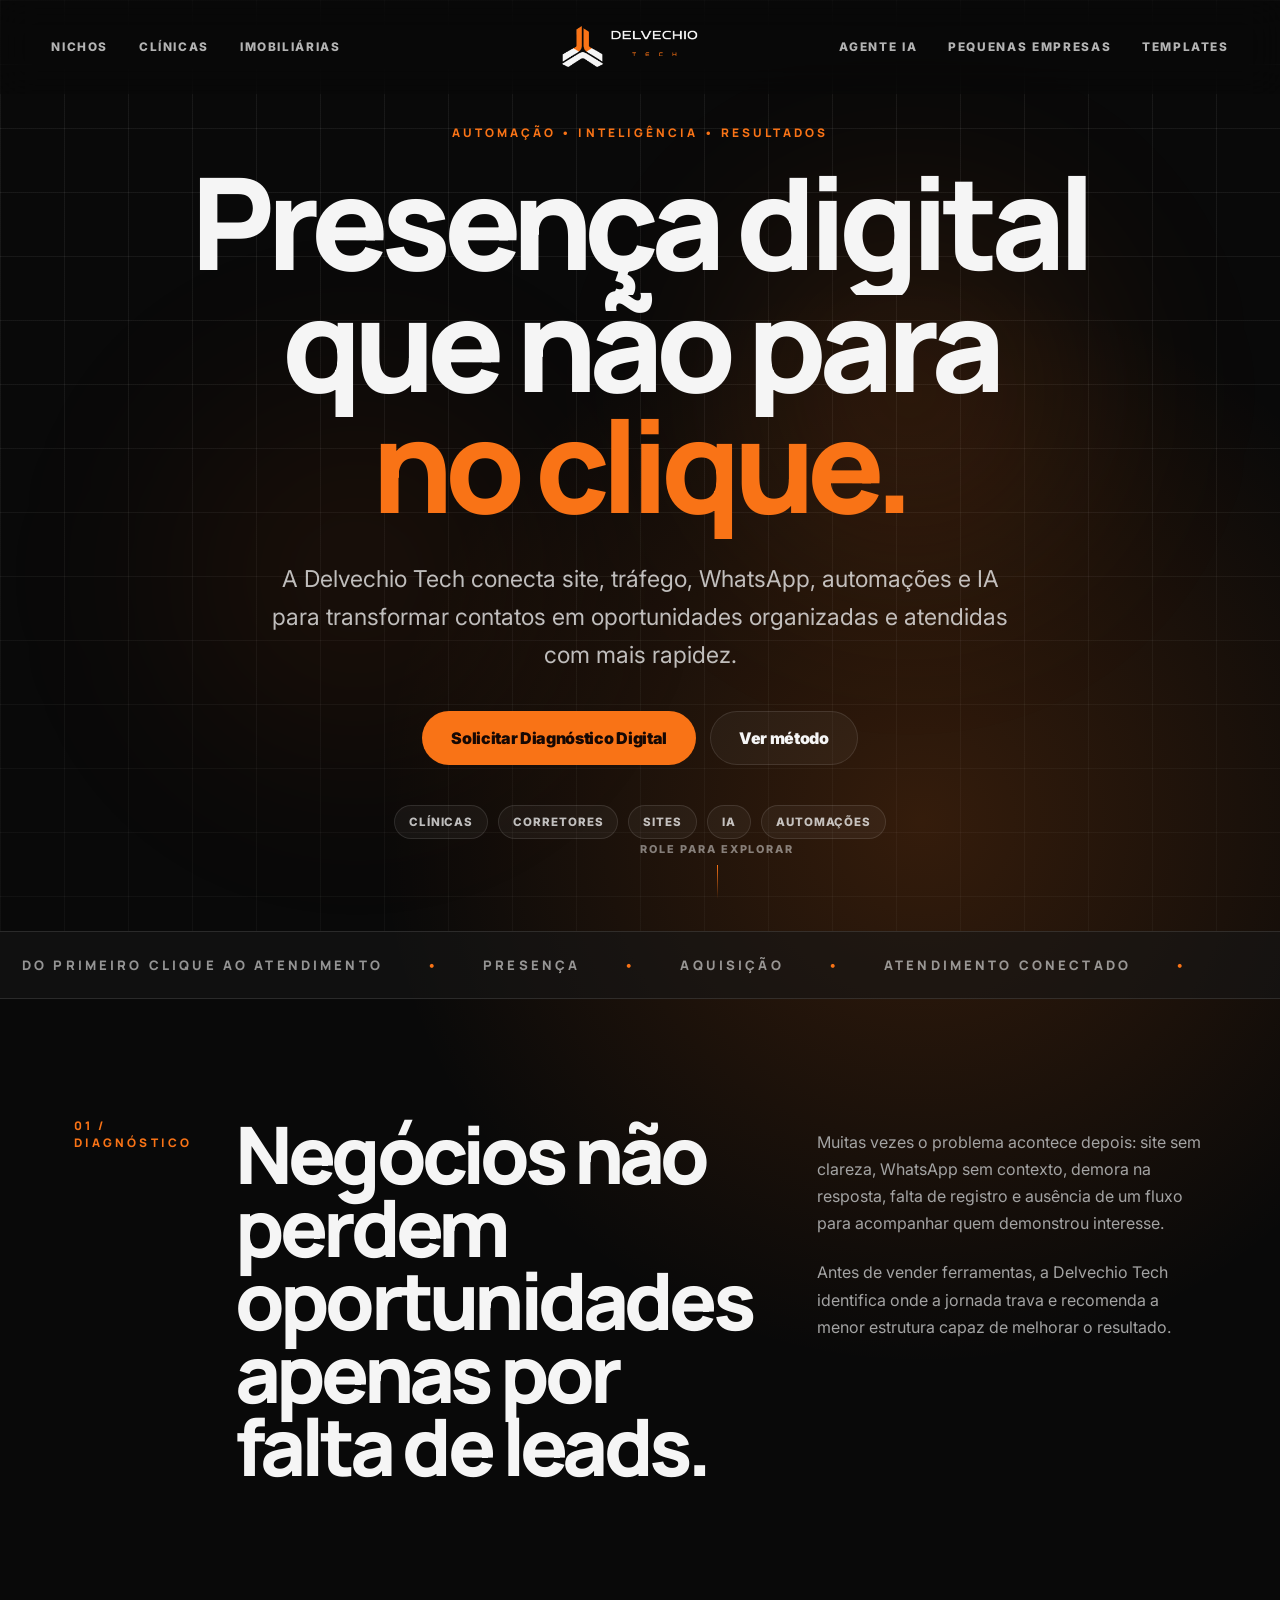
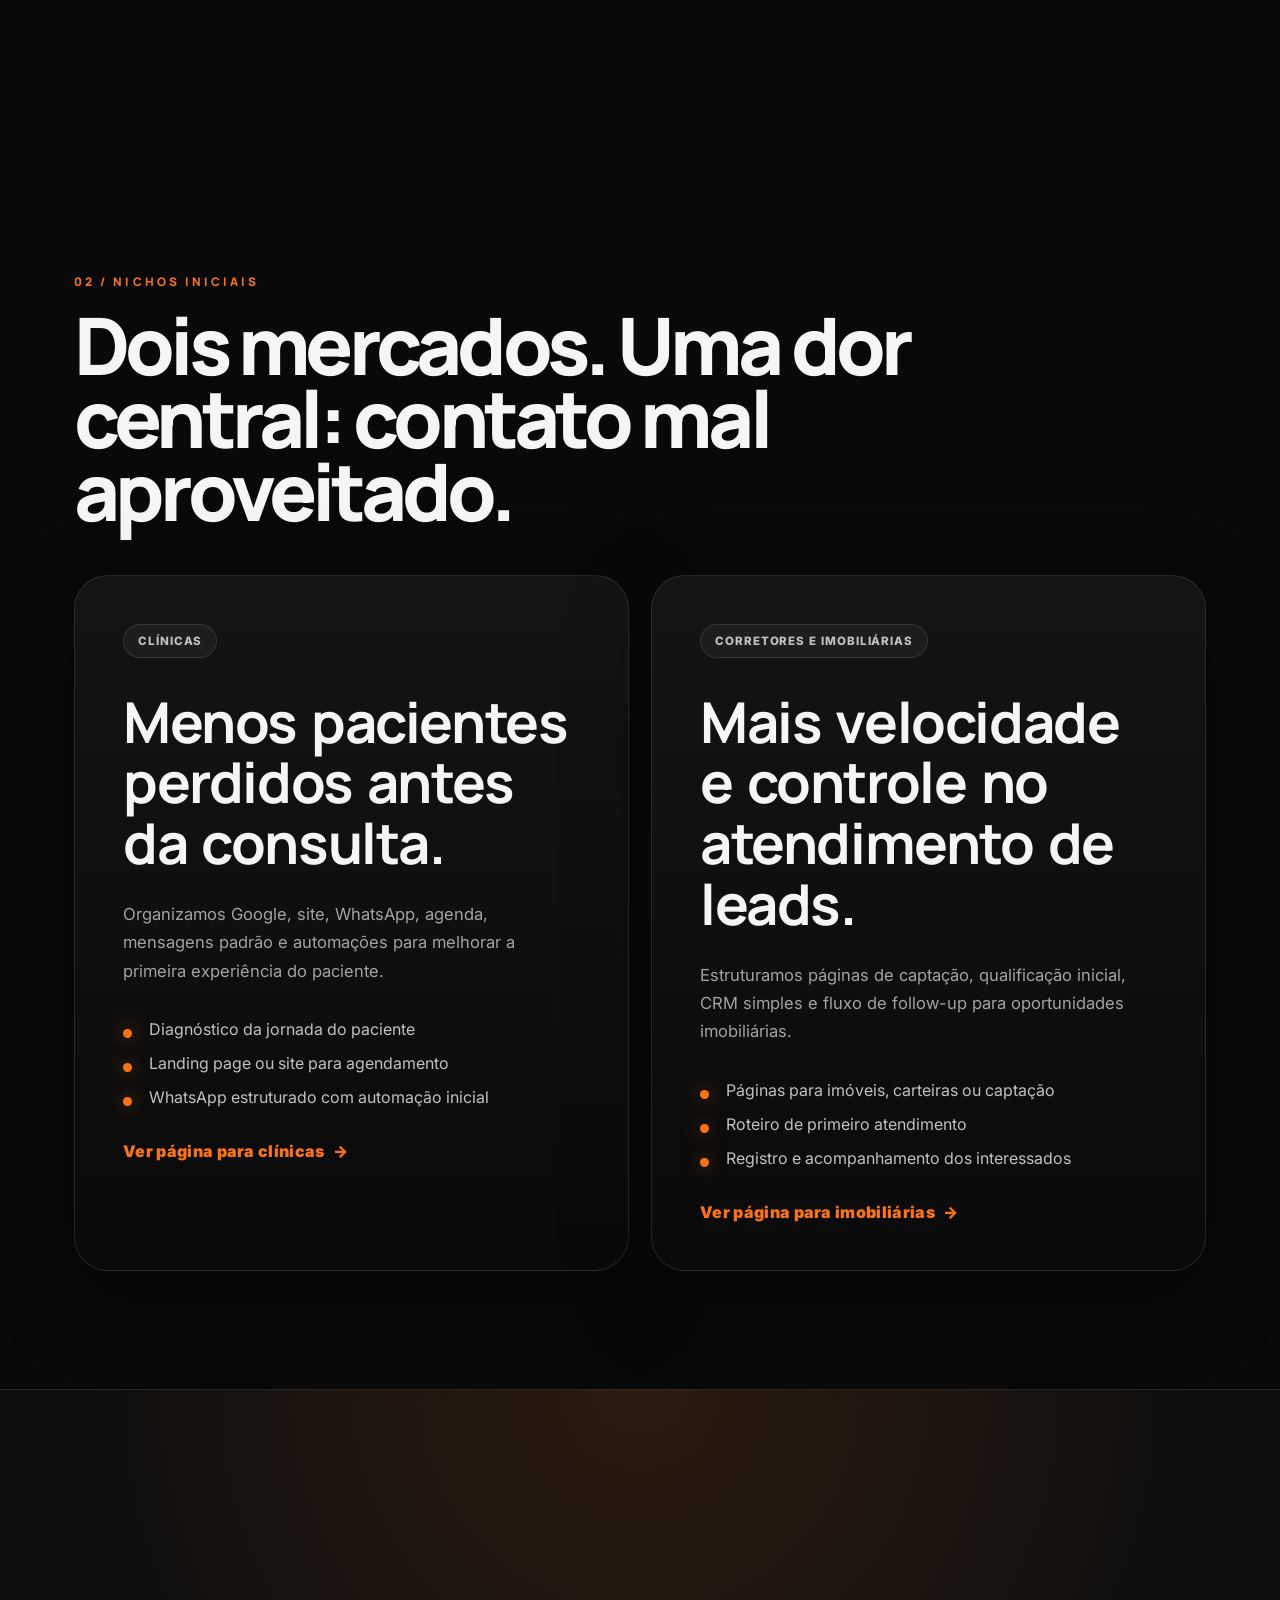
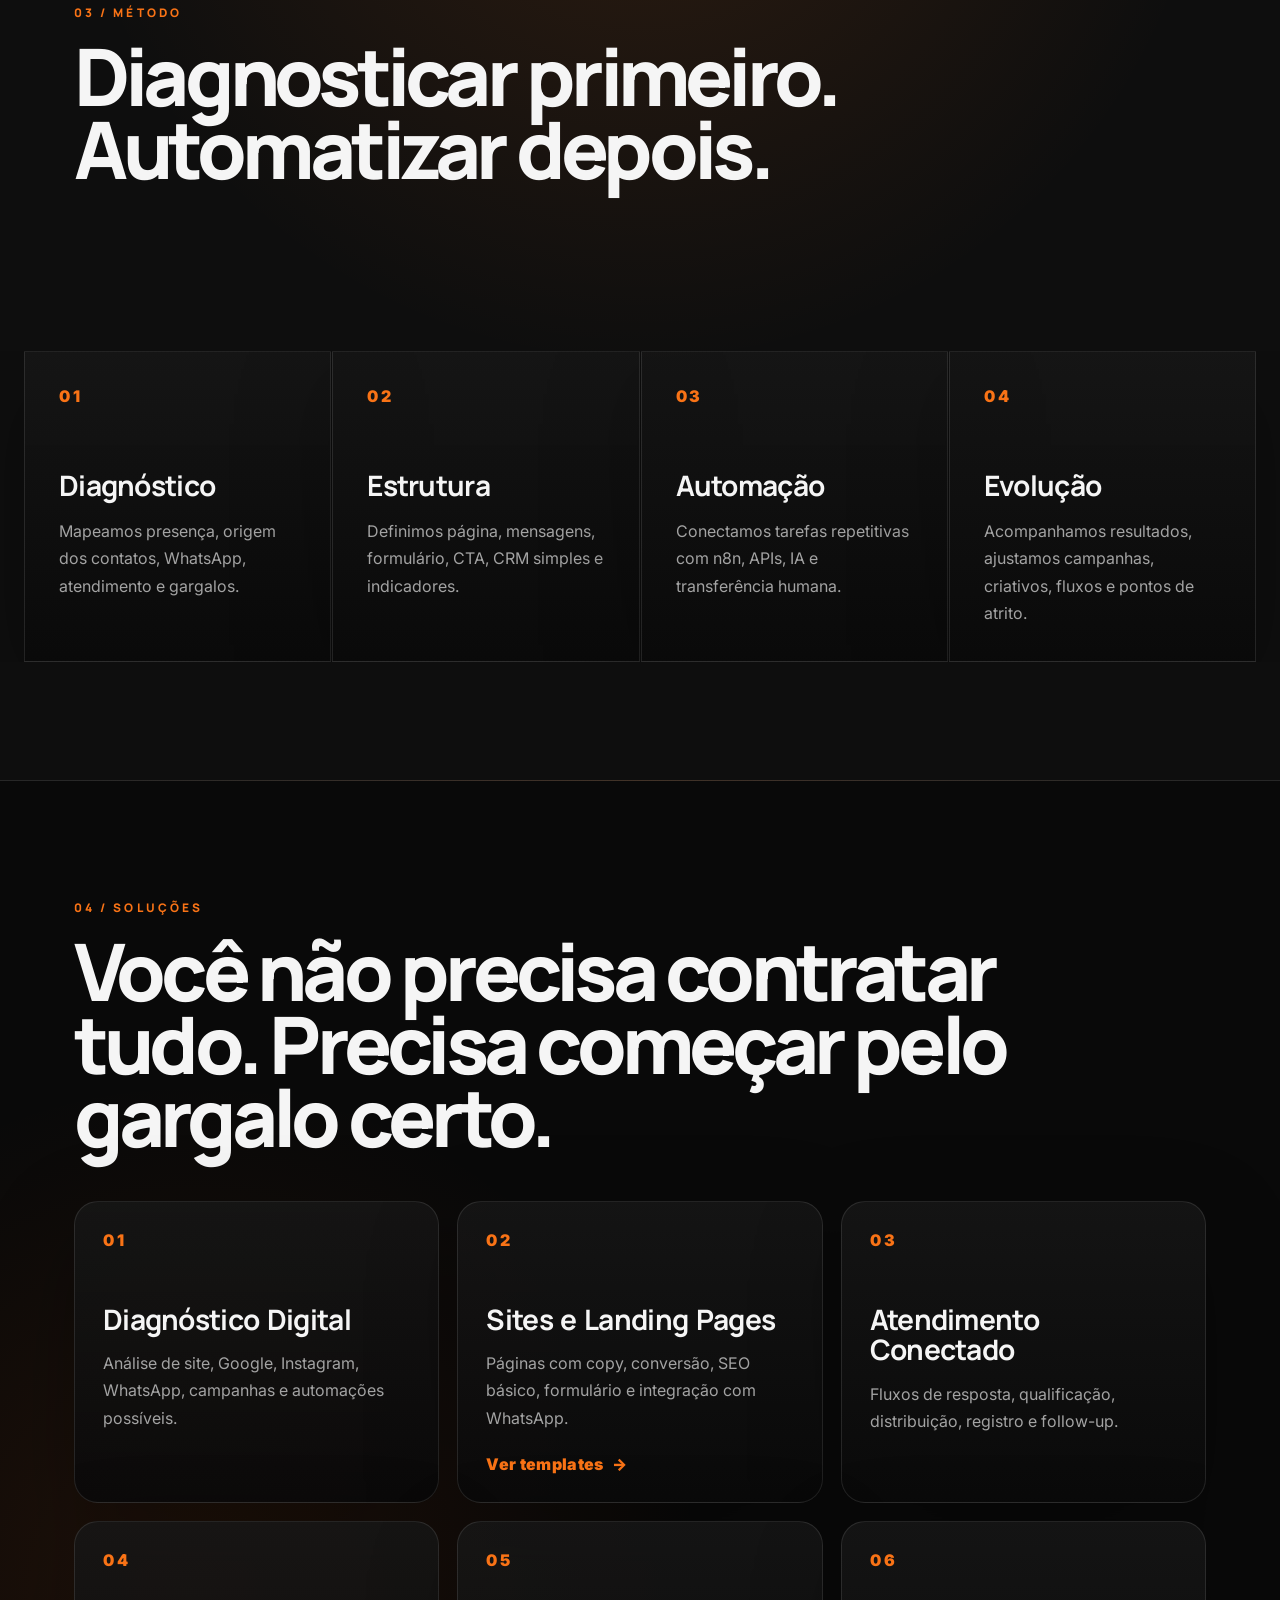
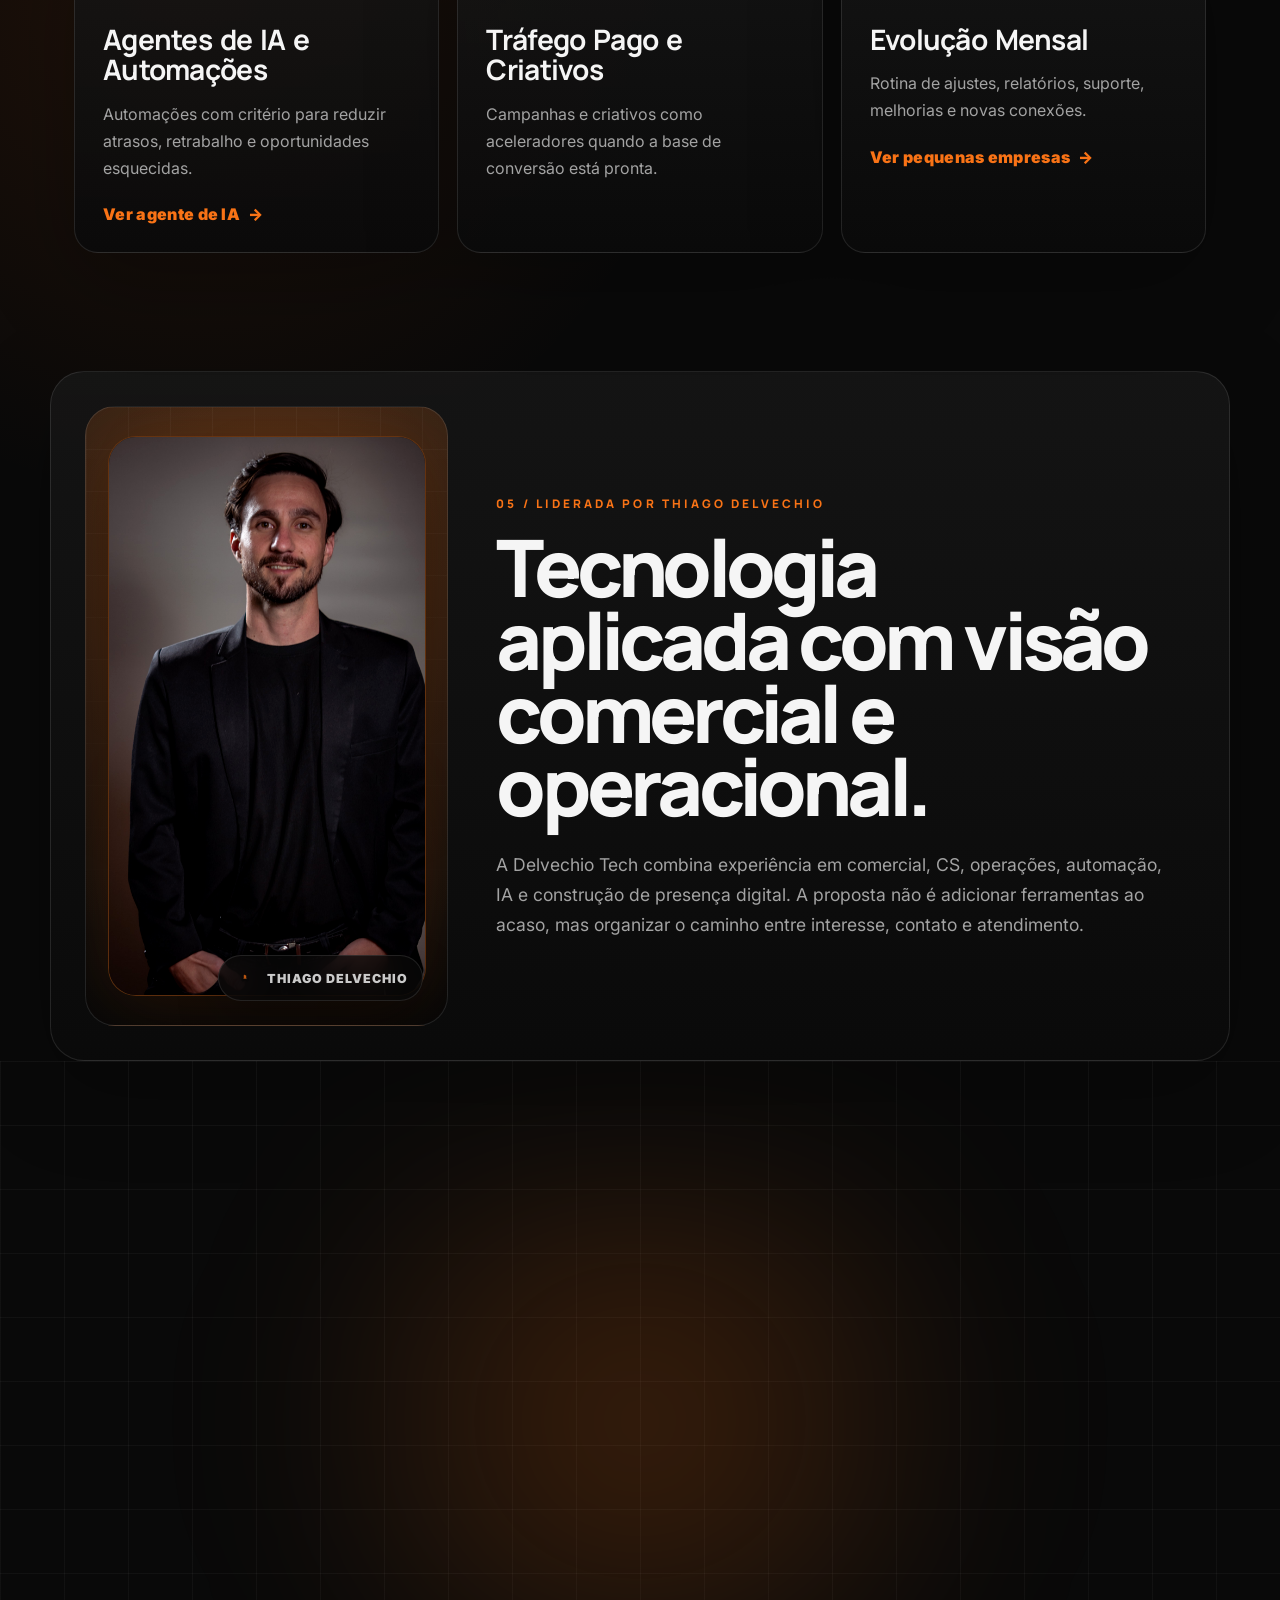
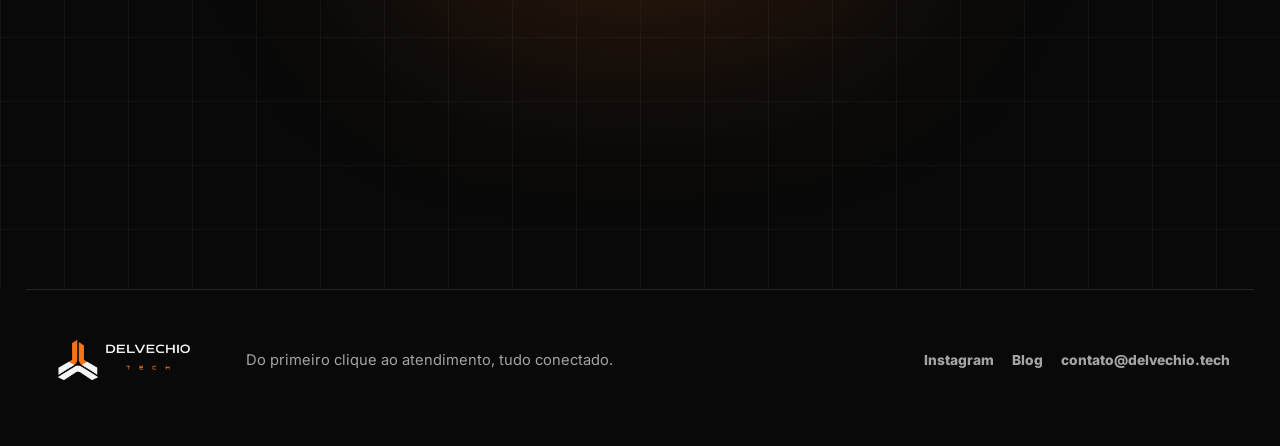
==== commit de2132f1: "Update contact email" ====
--- a/index.html
+++ b/index.html
@@ -292,7 +292,7 @@
             <a class="button primary beam-button glow-on-hover" href="https://wa.me/5519991567756?text=Ol%C3%A1%2C%20Thiago.%20Quero%20solicitar%20um%20Diagn%C3%B3stico%20Digital." target="_blank" rel="noreferrer">
               Chamar no WhatsApp
             </a>
-            <a class="button secondary" href="mailto:thiago@delvechio.tech">Enviar e-mail</a>
+            <a class="button secondary" href="mailto:contato@delvechio.tech">Enviar e-mail</a>
           </div>
         </div>
       </section>
@@ -304,7 +304,7 @@
       <div>
         <a href="https://instagram.com/delvechio.tech" target="_blank" rel="noreferrer">Instagram</a>
         <a href="https://blog.delvechio.tech" target="_blank" rel="noreferrer">Blog</a>
-        <a href="mailto:thiago@delvechio.tech">thiago@delvechio.tech</a>
+        <a href="mailto:contato@delvechio.tech">contato@delvechio.tech</a>
       </div>
     </footer>
 
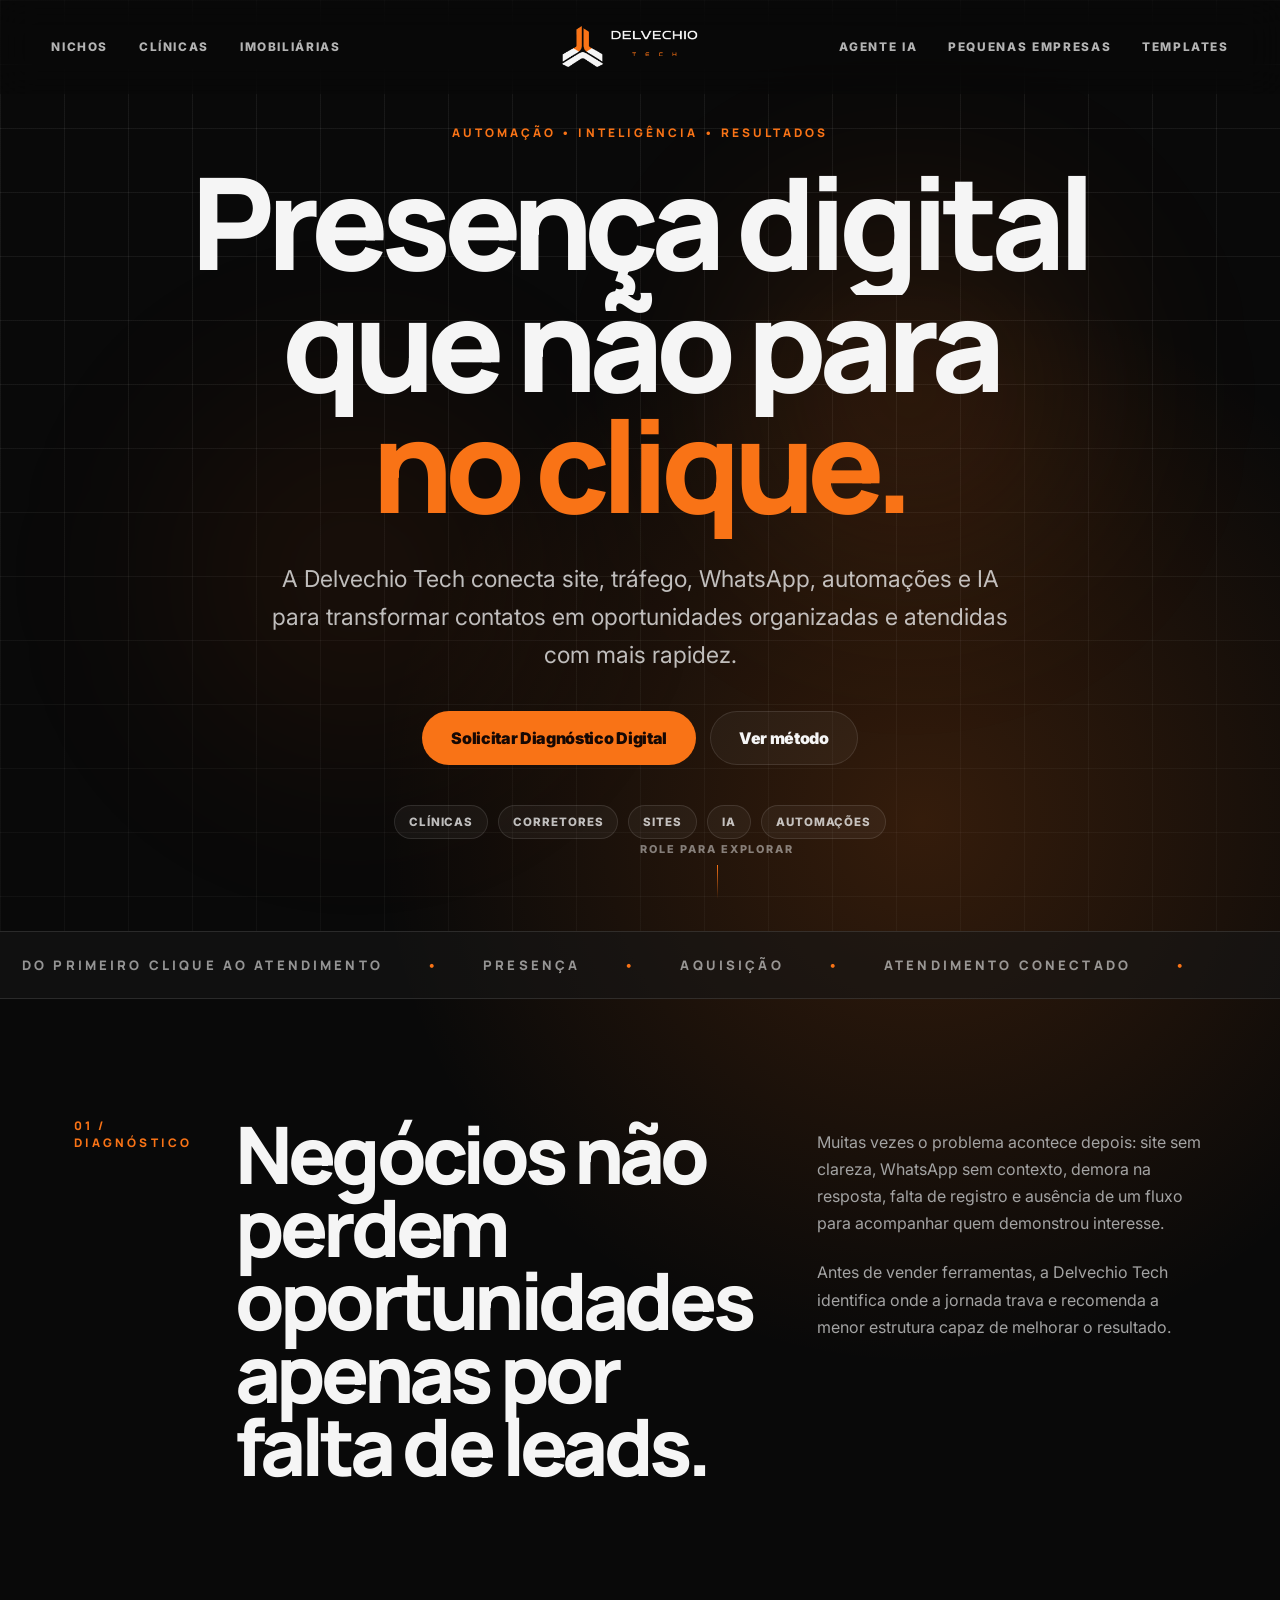
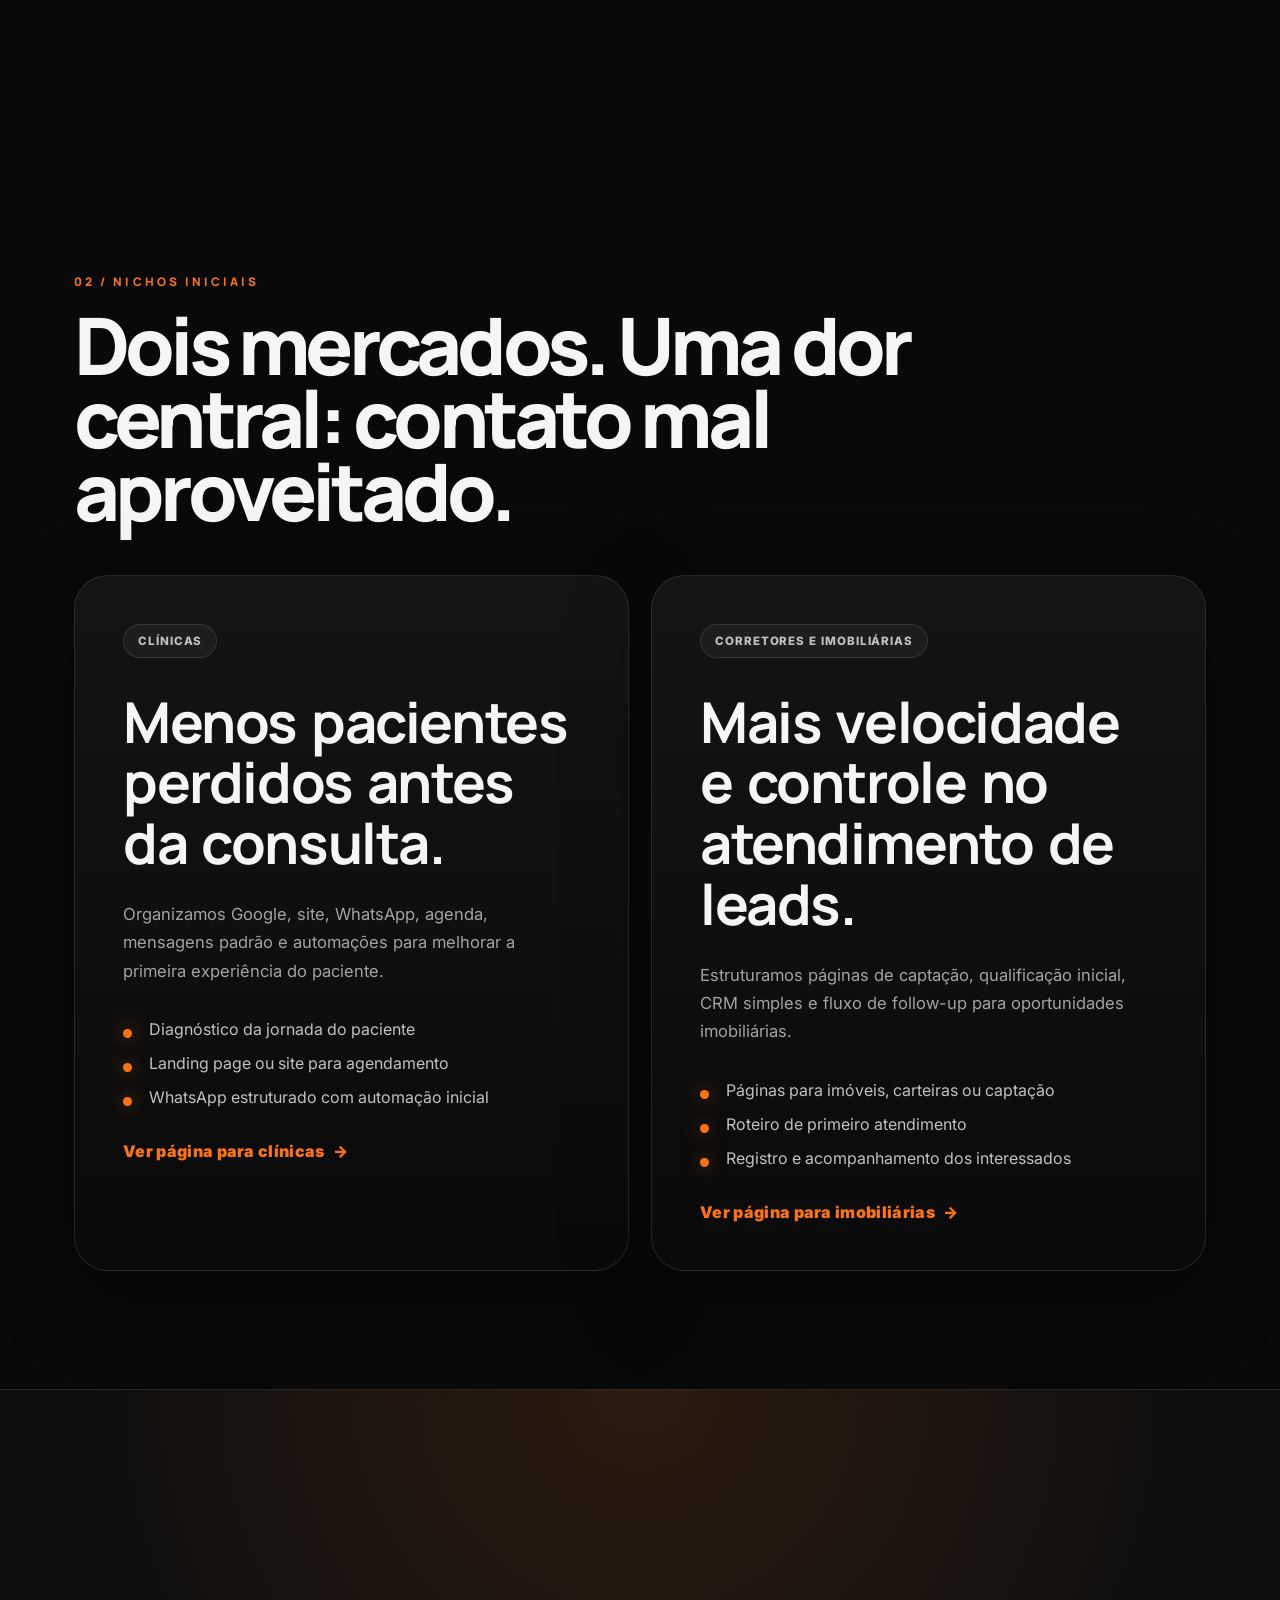
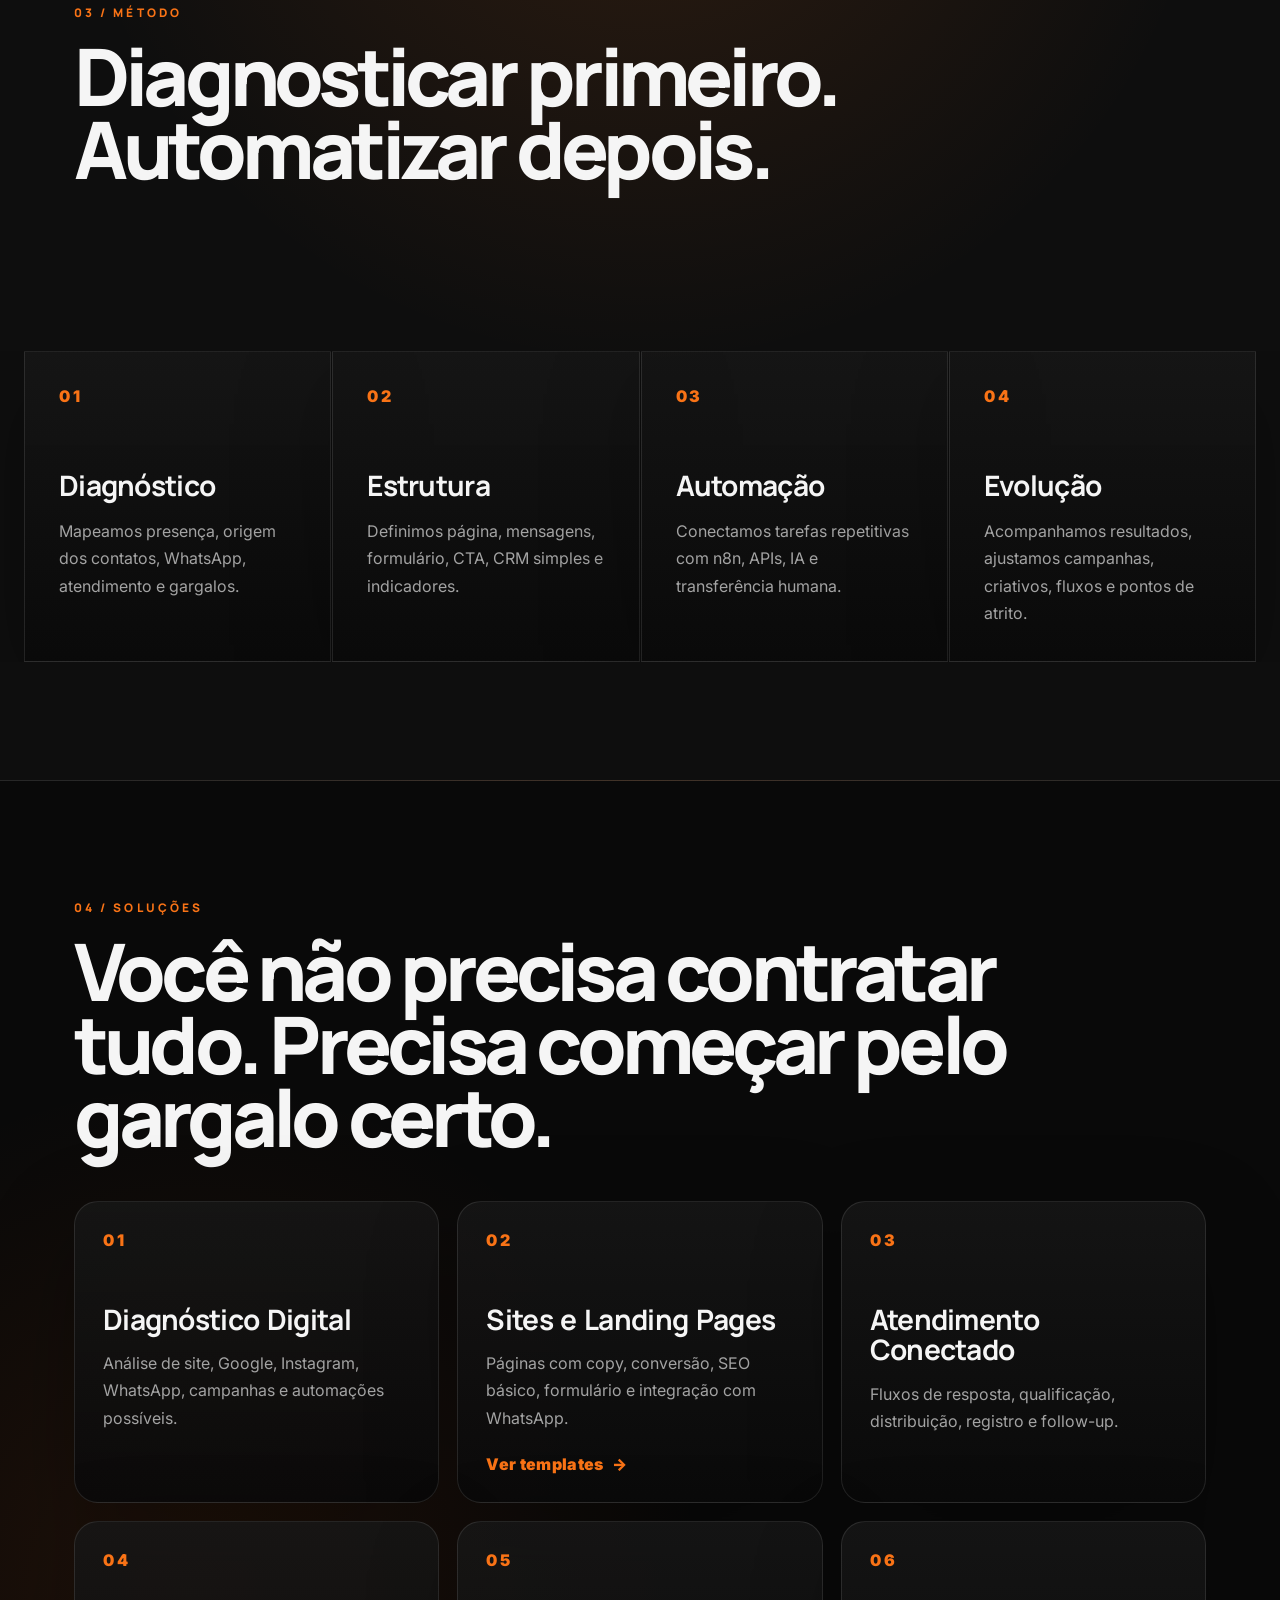
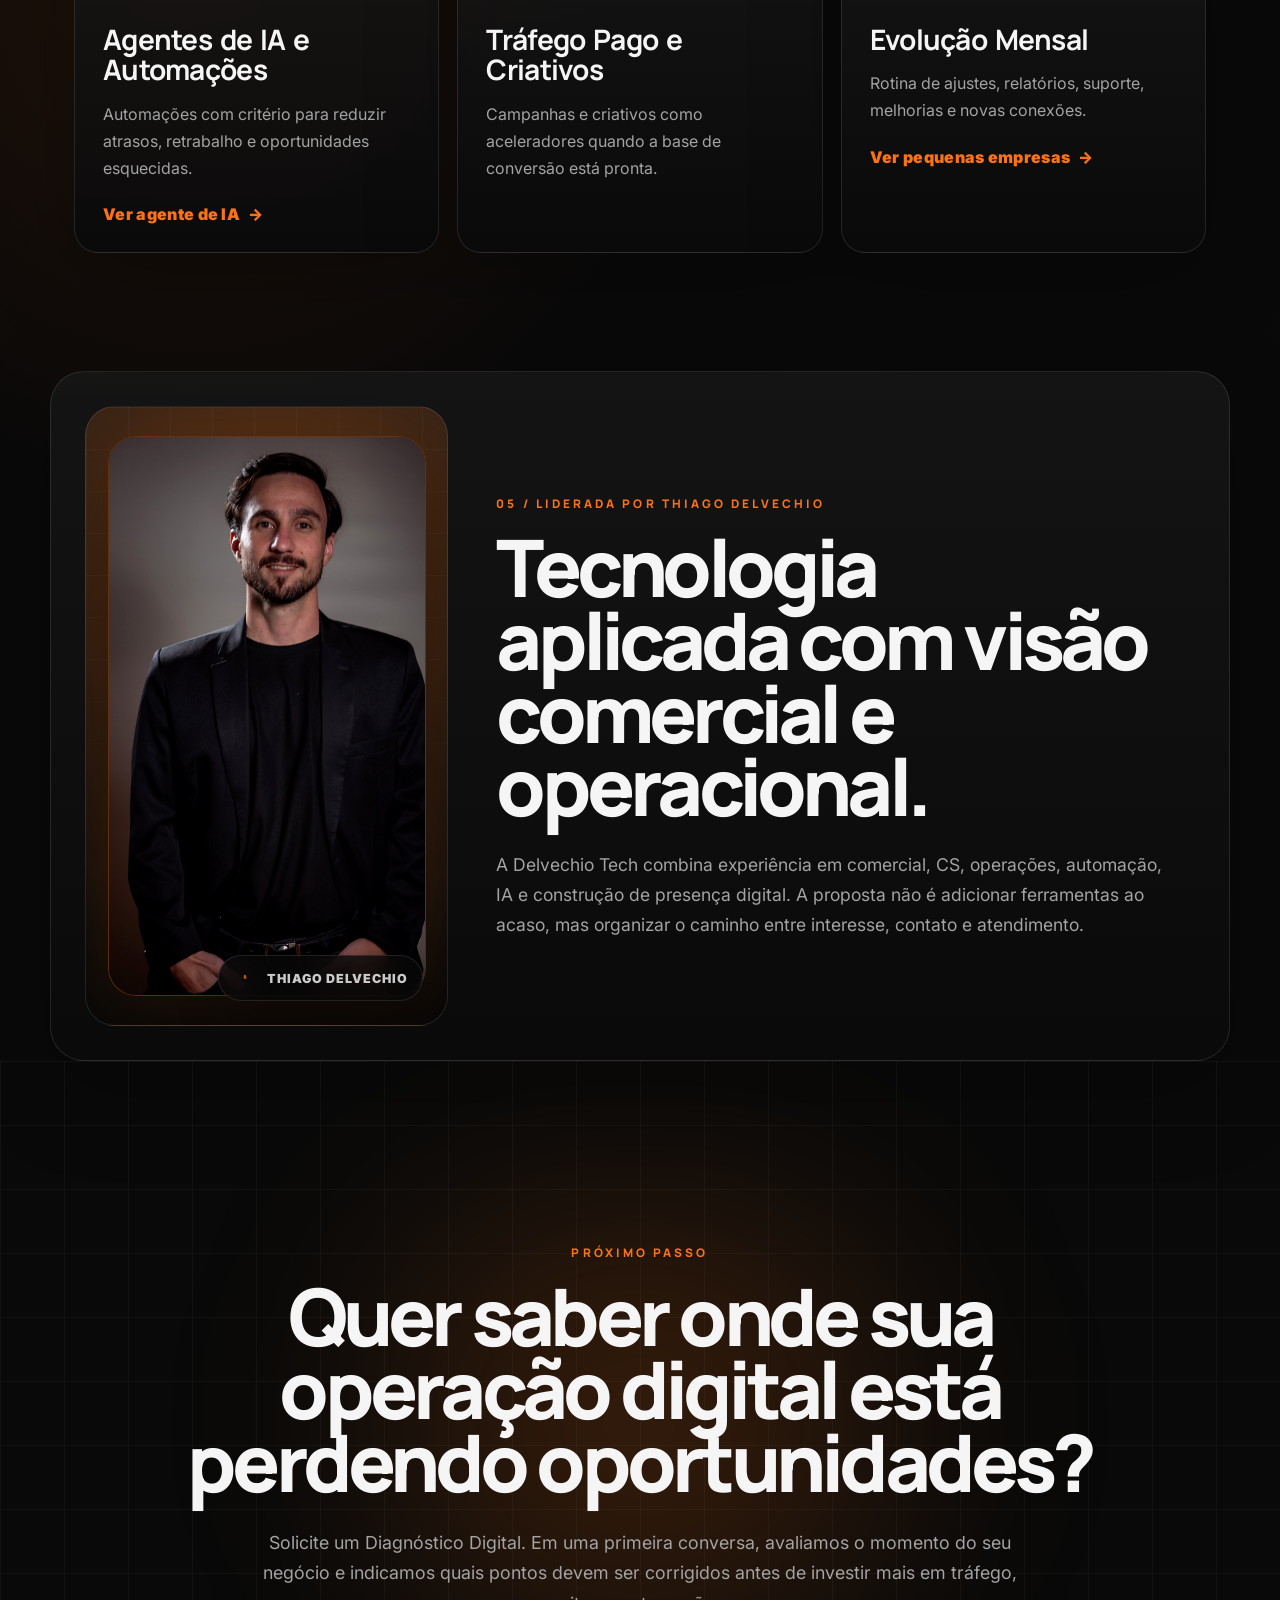
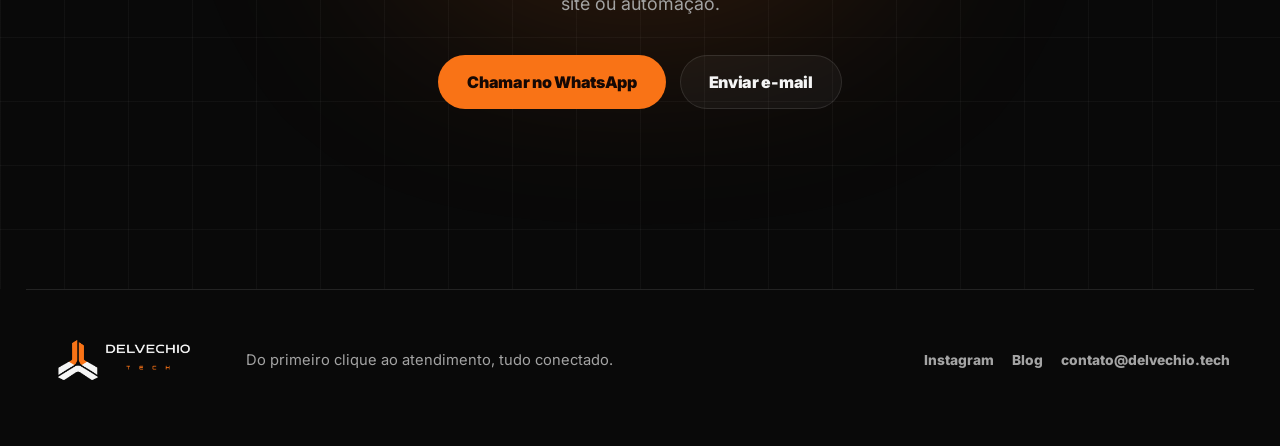
==== commit 005f5232: "Add GTM tracking setup" ====
--- a/index.html
+++ b/index.html
@@ -3,6 +3,15 @@
   <head>
     <meta charset="utf-8" />
     <meta name="viewport" content="width=device-width, initial-scale=1" />
+    <!-- Google Tag Manager -->
+    <script>
+      (function(w,d,s,l,i){w[l]=w[l]||[];w[l].push({'gtm.start':
+      new Date().getTime(),event:'gtm.js'});var f=d.getElementsByTagName(s)[0],
+      j=d.createElement(s),dl=l!='dataLayer'?'&l='+l:'';j.async=true;j.src=
+      'https://www.googletagmanager.com/gtm.js?id='+i+dl;f.parentNode.insertBefore(j,f);
+      })(window,document,'script','dataLayer','GTM-WDCNVPF5');
+    </script>
+    <!-- End Google Tag Manager -->
     <title>Delvechio Tech | Do primeiro clique ao atendimento</title>
     <meta
       name="description"
@@ -23,6 +32,12 @@
     <link rel="stylesheet" href="styles.css?v=20260619-refino2" />
   </head>
   <body>
+    <!-- Google Tag Manager (noscript) -->
+    <noscript>
+      <iframe src="https://www.googletagmanager.com/ns.html?id=GTM-WDCNVPF5"
+        height="0" width="0" style="display:none;visibility:hidden"></iframe>
+    </noscript>
+    <!-- End Google Tag Manager (noscript) -->
     <header class="site-header nav-load" data-header>
       <nav class="desktop-nav left" aria-label="Navegação principal">
         <a href="#nichos">Nichos</a>
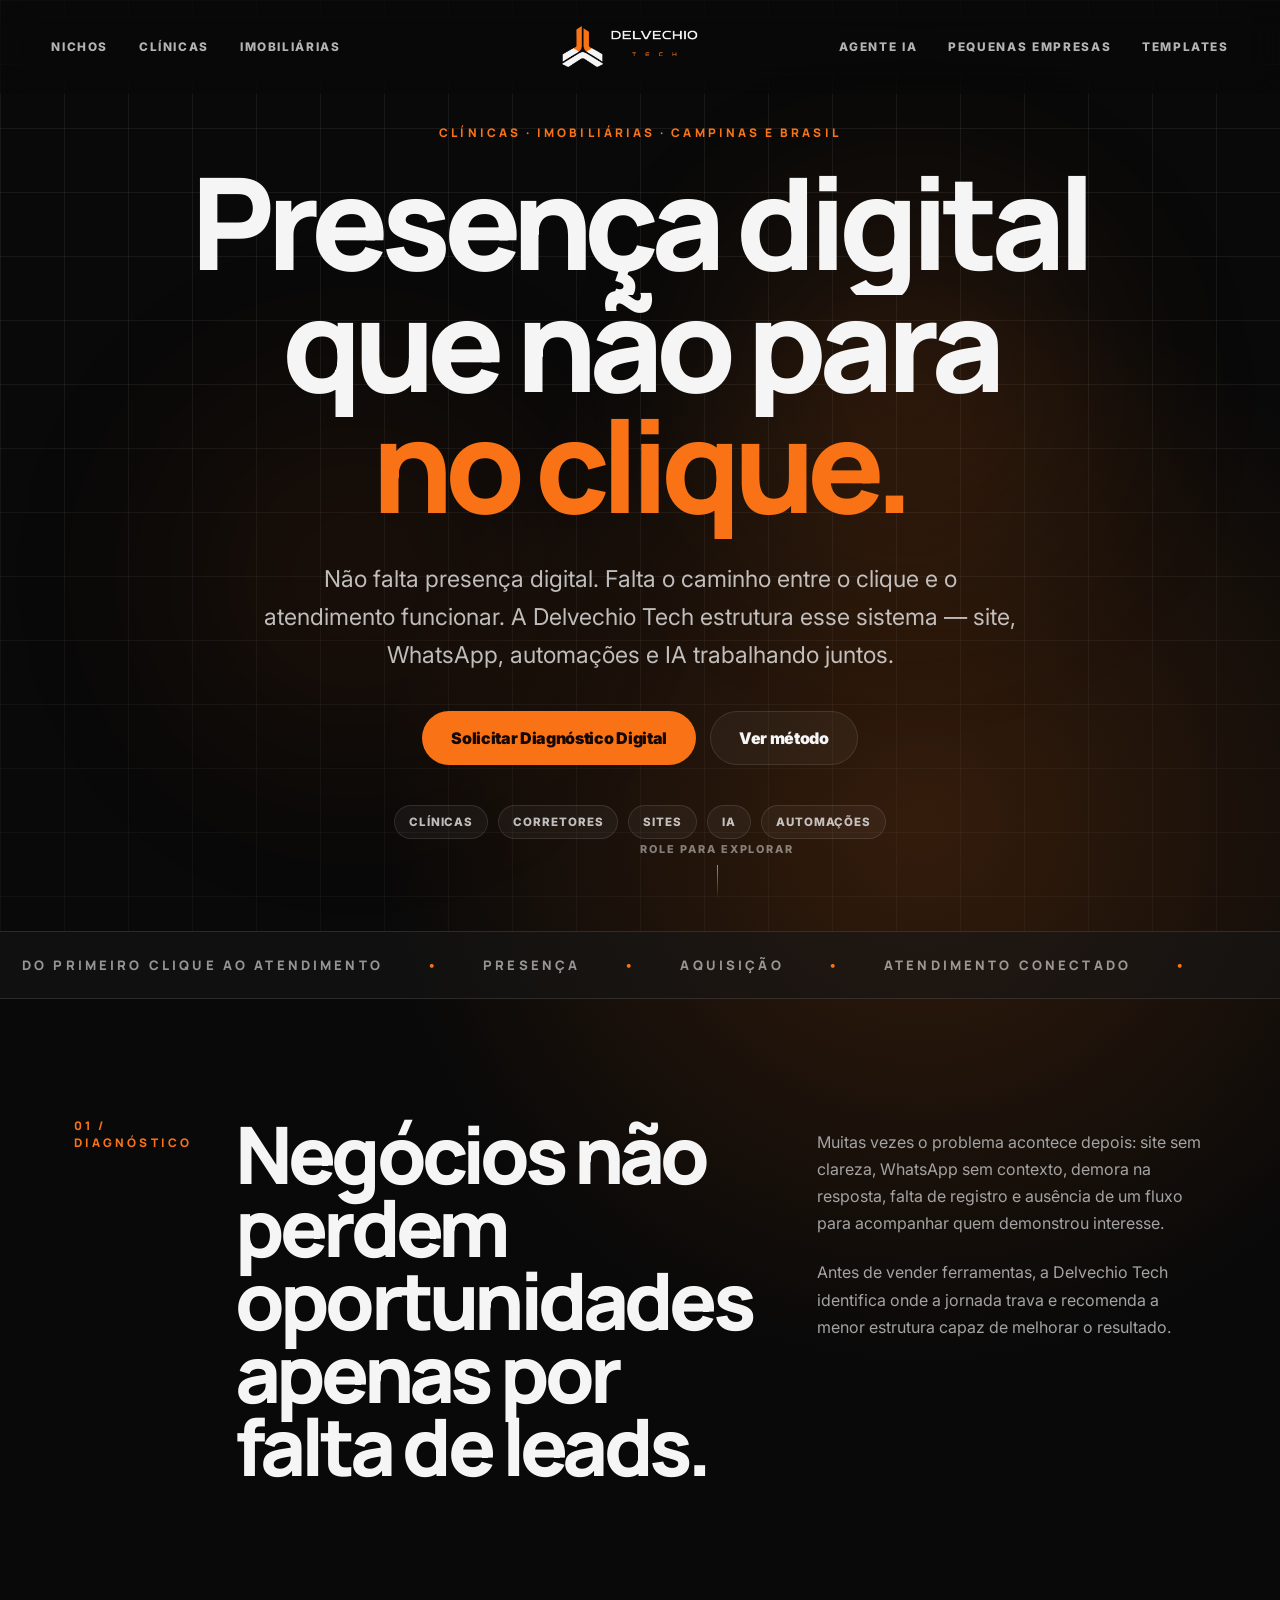
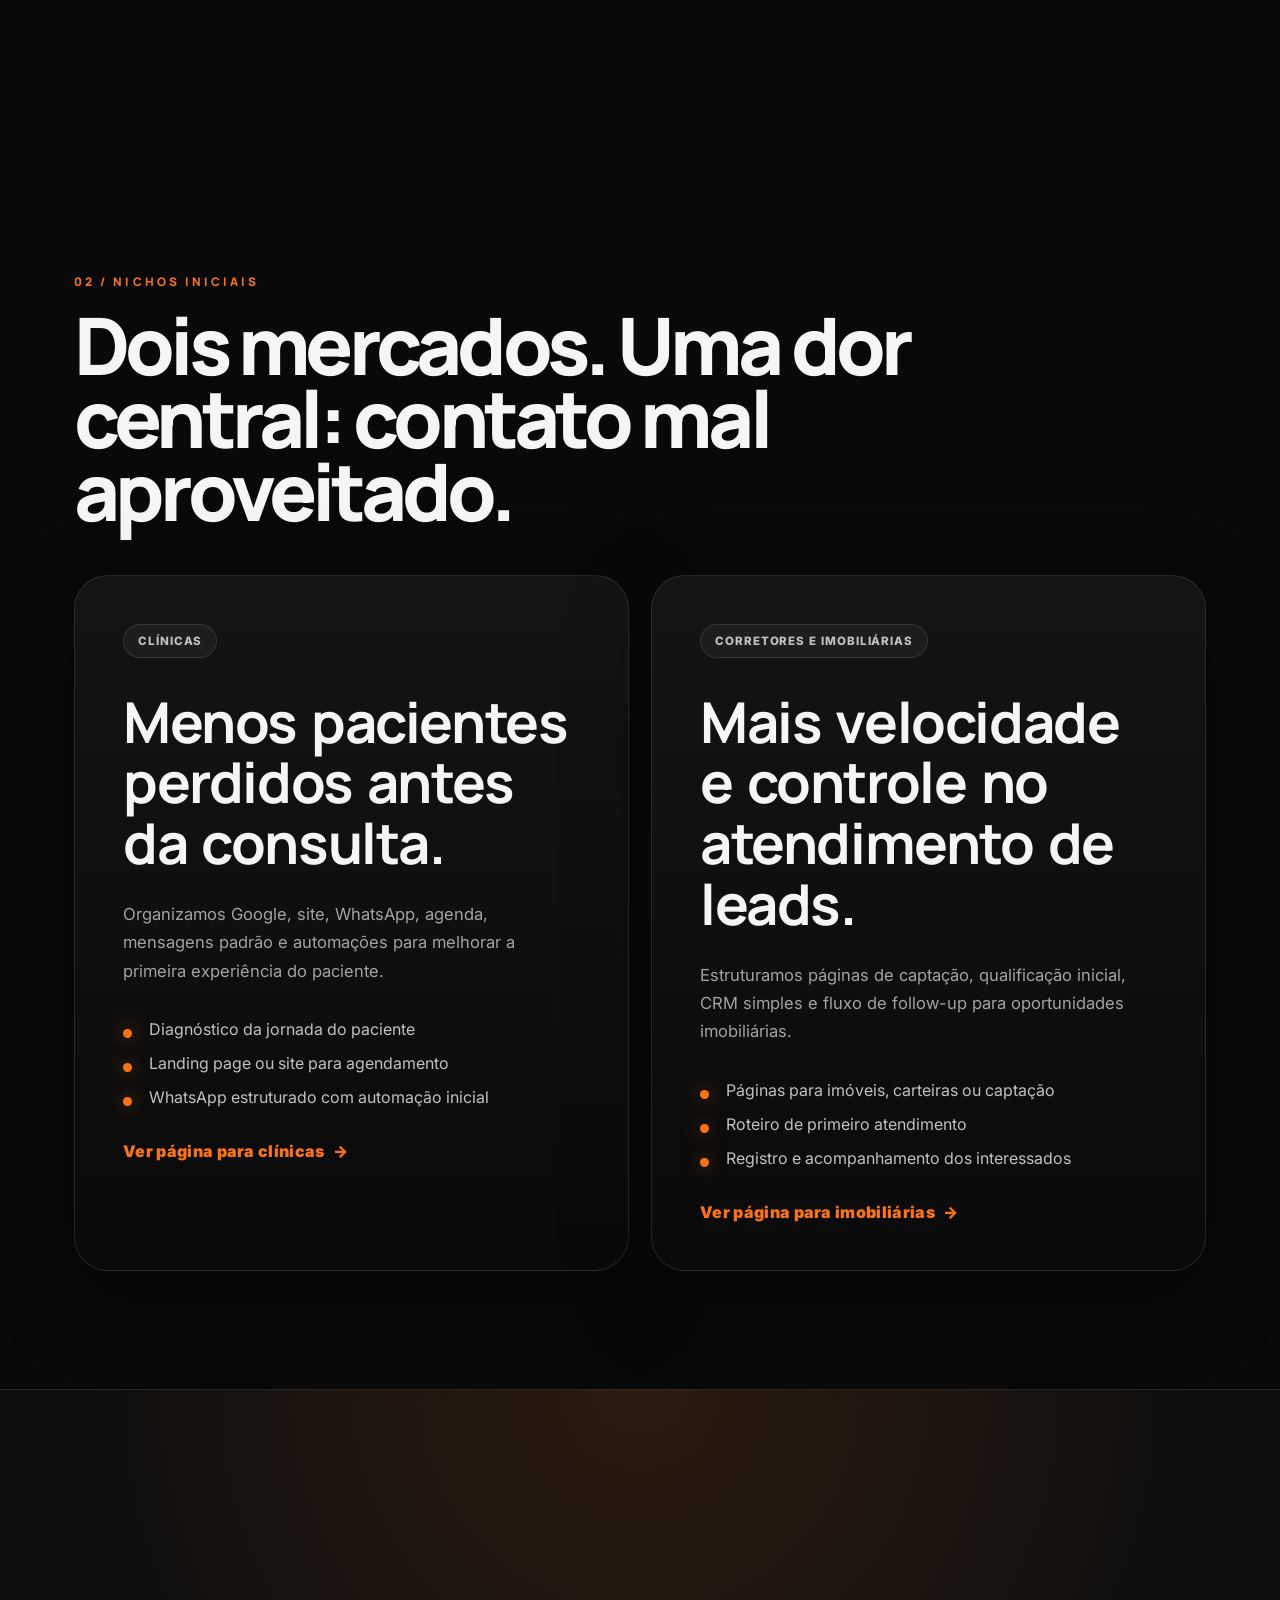
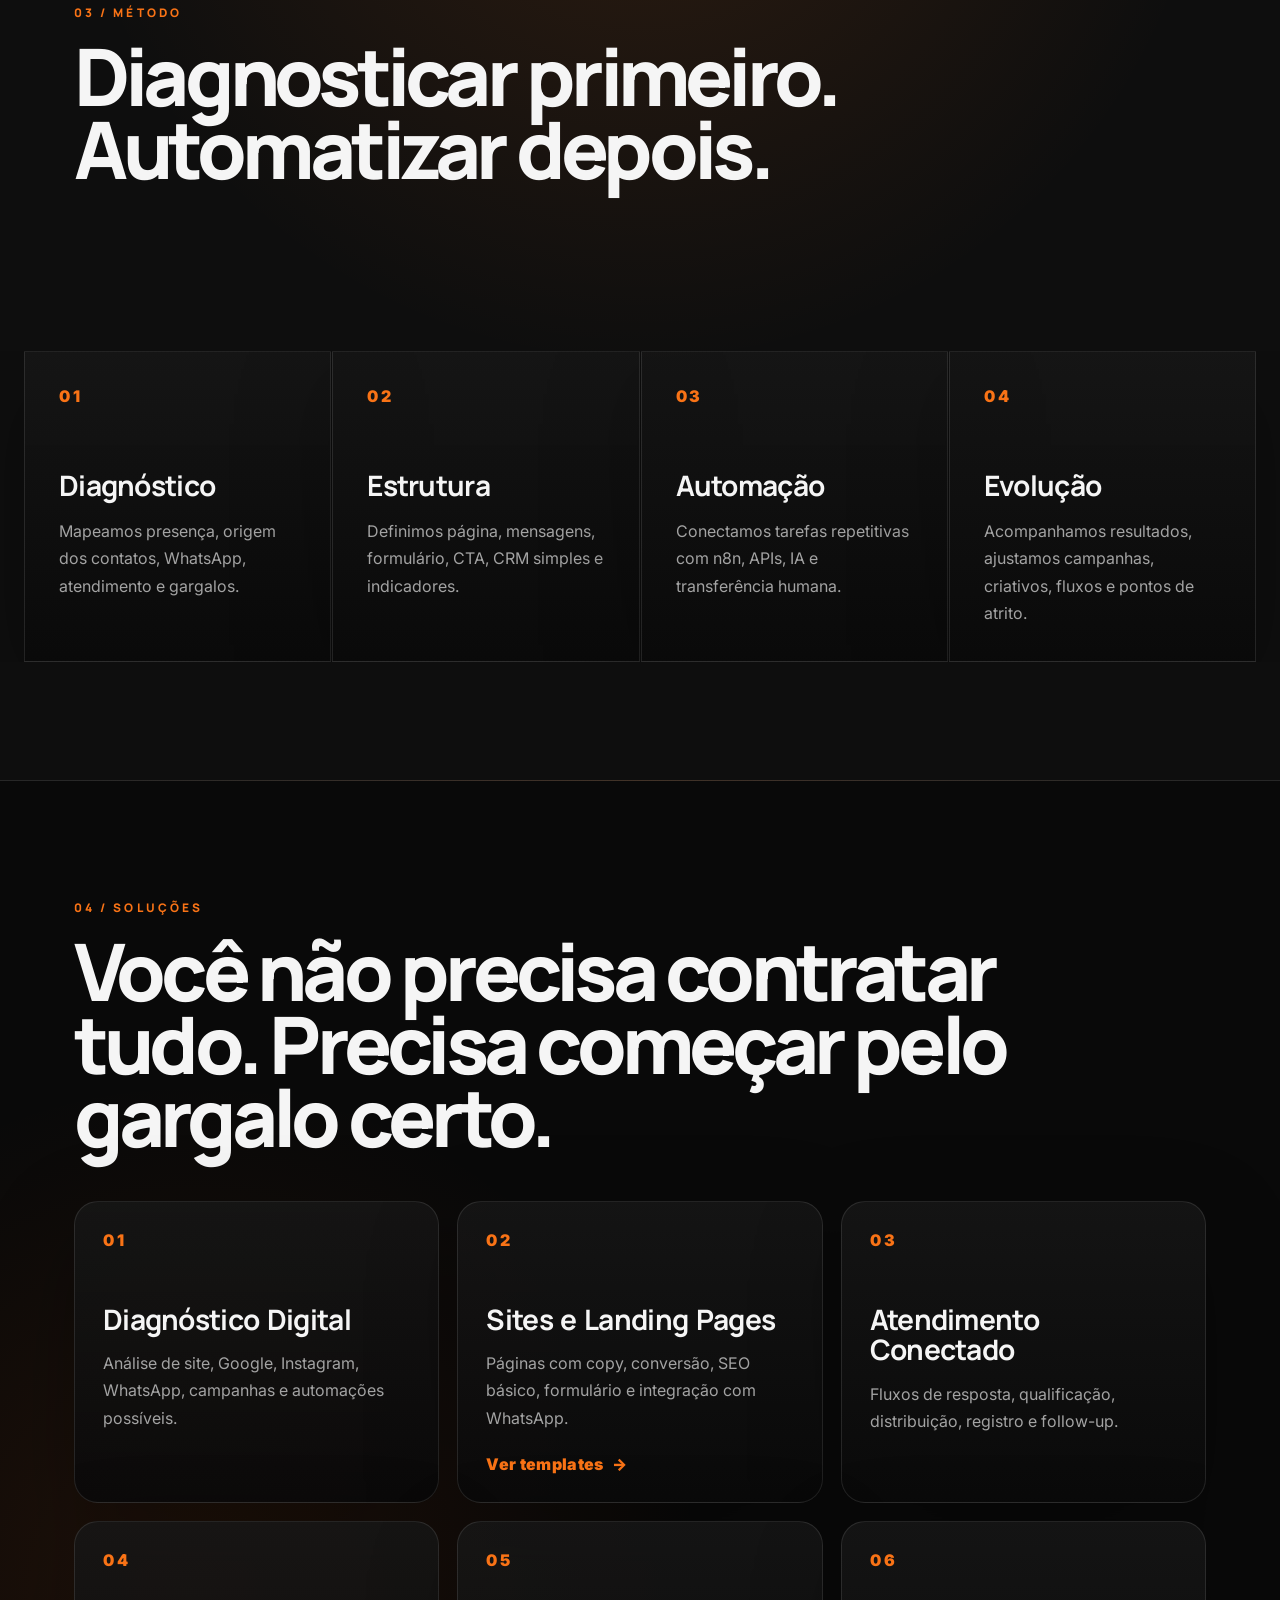
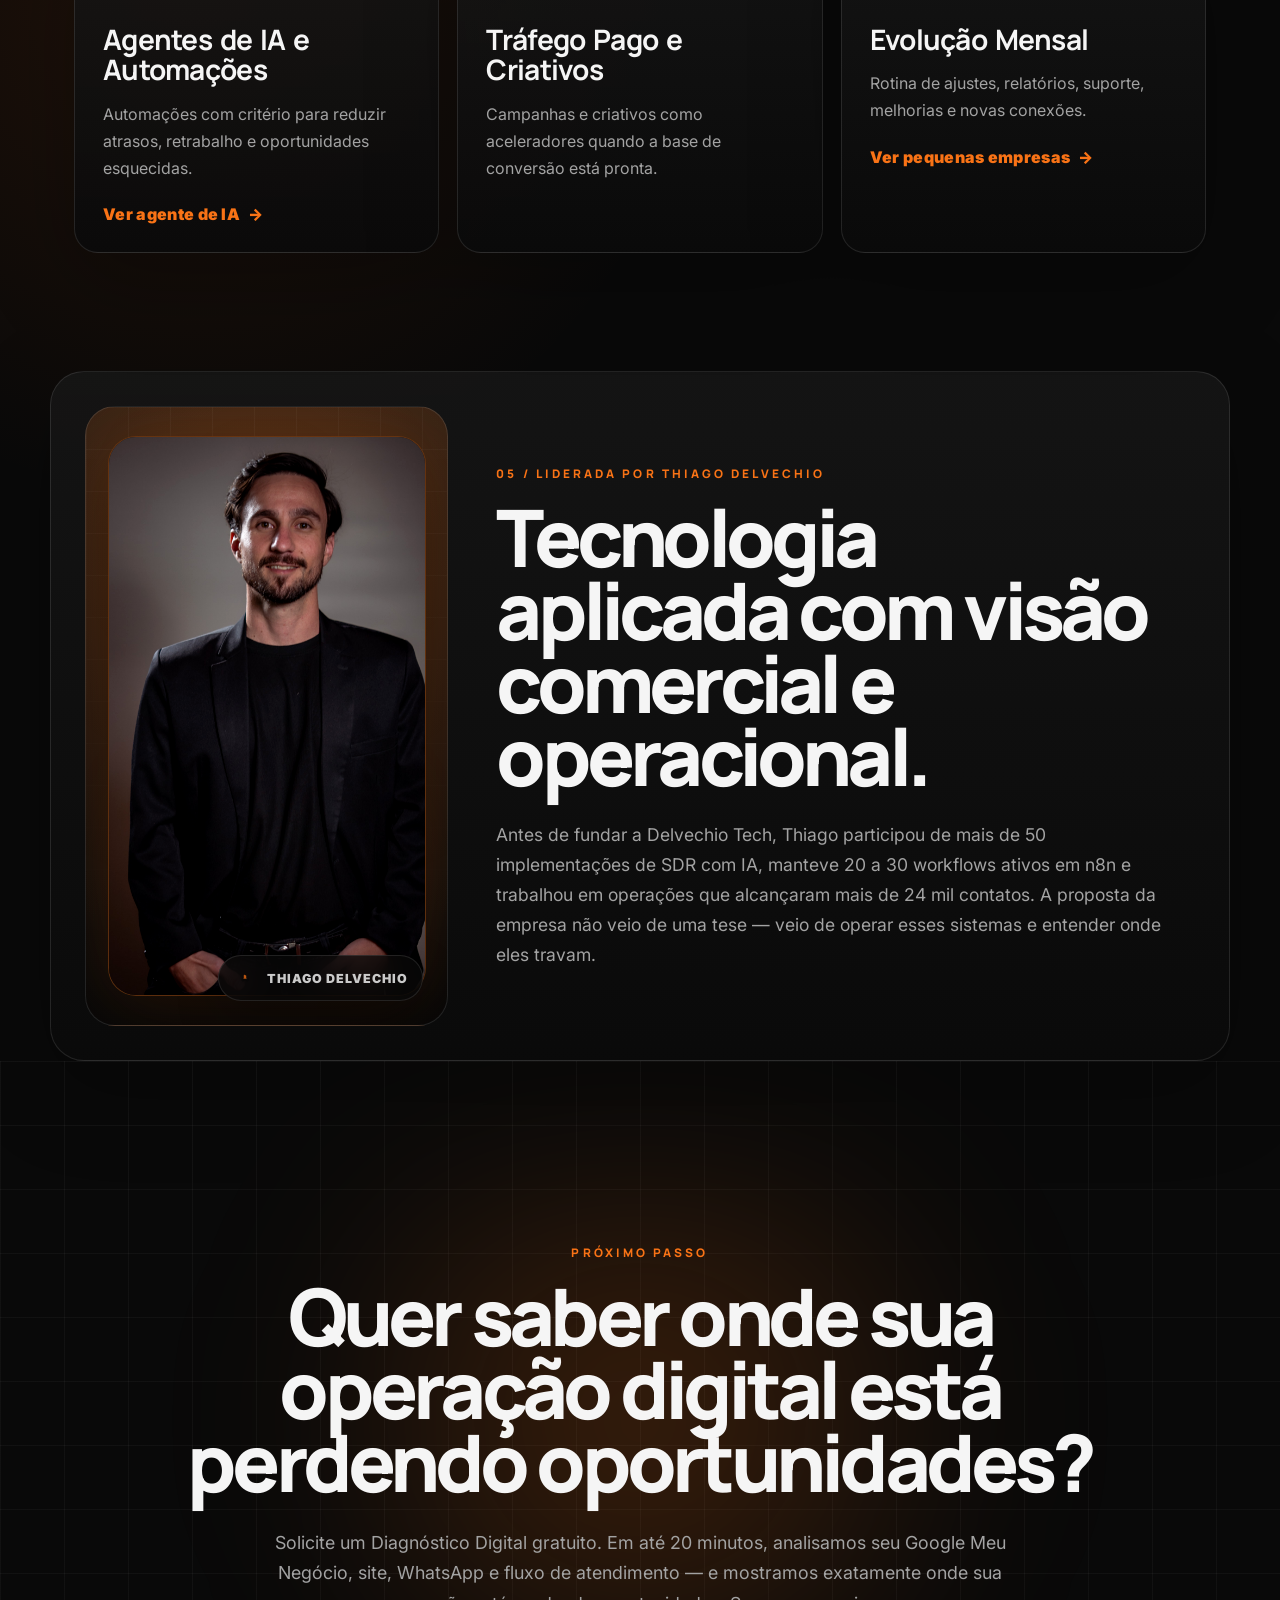
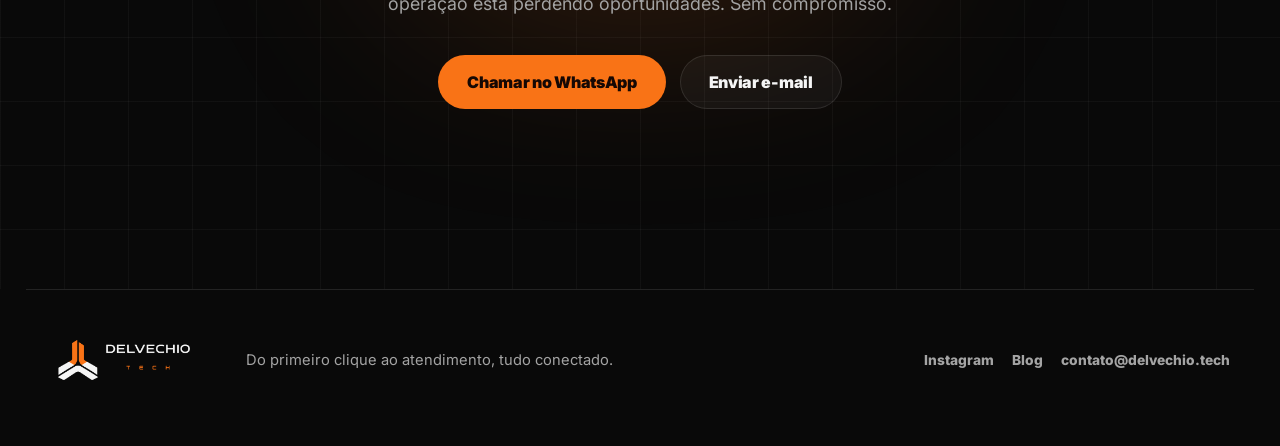
==== commit de907d2d: "Revisão de copy e layout em todas as páginas - index.html: eyebrow atualizado para focar em nichos, " ====
--- a/index.html
+++ b/index.html
@@ -76,7 +76,7 @@
         <div class="ambient ambient-two"></div>
 
         <div class="hero-inner">
-          <p class="eyebrow reveal delay-100">Automação • Inteligência • Resultados</p>
+          <p class="eyebrow reveal delay-100">Clínicas · Imobiliárias · Campinas e Brasil</p>
 
           <div class="hero-title" id="hero-title">
             <h1>
@@ -97,9 +97,9 @@
           </div>
 
           <p class="lead reveal delay-700">
-            A Delvechio Tech conecta site, tráfego, WhatsApp, automações e IA
-            para transformar contatos em oportunidades organizadas e atendidas
-            com mais rapidez.
+            Não falta presença digital. Falta o caminho entre o clique e o
+            atendimento funcionar. A Delvechio Tech estrutura esse sistema —
+            site, WhatsApp, automações e IA trabalhando juntos.
           </p>
 
           <div class="hero-actions reveal delay-700">
@@ -286,10 +286,11 @@
           <span class="section-kicker">05 / Liderada por Thiago Delvechio</span>
           <h2>Tecnologia aplicada com visão comercial e operacional.</h2>
           <p>
-            A Delvechio Tech combina experiência em comercial, CS, operações,
-            automação, IA e construção de presença digital. A proposta não é
-            adicionar ferramentas ao acaso, mas organizar o caminho entre
-            interesse, contato e atendimento.
+            Antes de fundar a Delvechio Tech, Thiago participou de mais de 50
+            implementações de SDR com IA, manteve 20 a 30 workflows ativos em
+            n8n e trabalhou em operações que alcançaram mais de 24 mil contatos.
+            A proposta da empresa não veio de uma tese — veio de operar esses
+            sistemas e entender onde eles travam.
           </p>
         </div>
       </section>
@@ -299,9 +300,10 @@
           <span class="section-kicker">Próximo passo</span>
           <h2>Quer saber onde sua operação digital está perdendo oportunidades?</h2>
           <p>
-            Solicite um Diagnóstico Digital. Em uma primeira conversa, avaliamos
-            o momento do seu negócio e indicamos quais pontos devem ser
-            corrigidos antes de investir mais em tráfego, site ou automação.
+            Solicite um Diagnóstico Digital gratuito. Em até 20 minutos,
+            analisamos seu Google Meu Negócio, site, WhatsApp e fluxo de
+            atendimento — e mostramos exatamente onde sua operação está
+            perdendo oportunidades. Sem compromisso.
           </p>
           <div class="hero-actions">
             <a class="button primary beam-button glow-on-hover" href="https://wa.me/5519991567756?text=Ol%C3%A1%2C%20Thiago.%20Quero%20solicitar%20um%20Diagn%C3%B3stico%20Digital." target="_blank" rel="noreferrer">
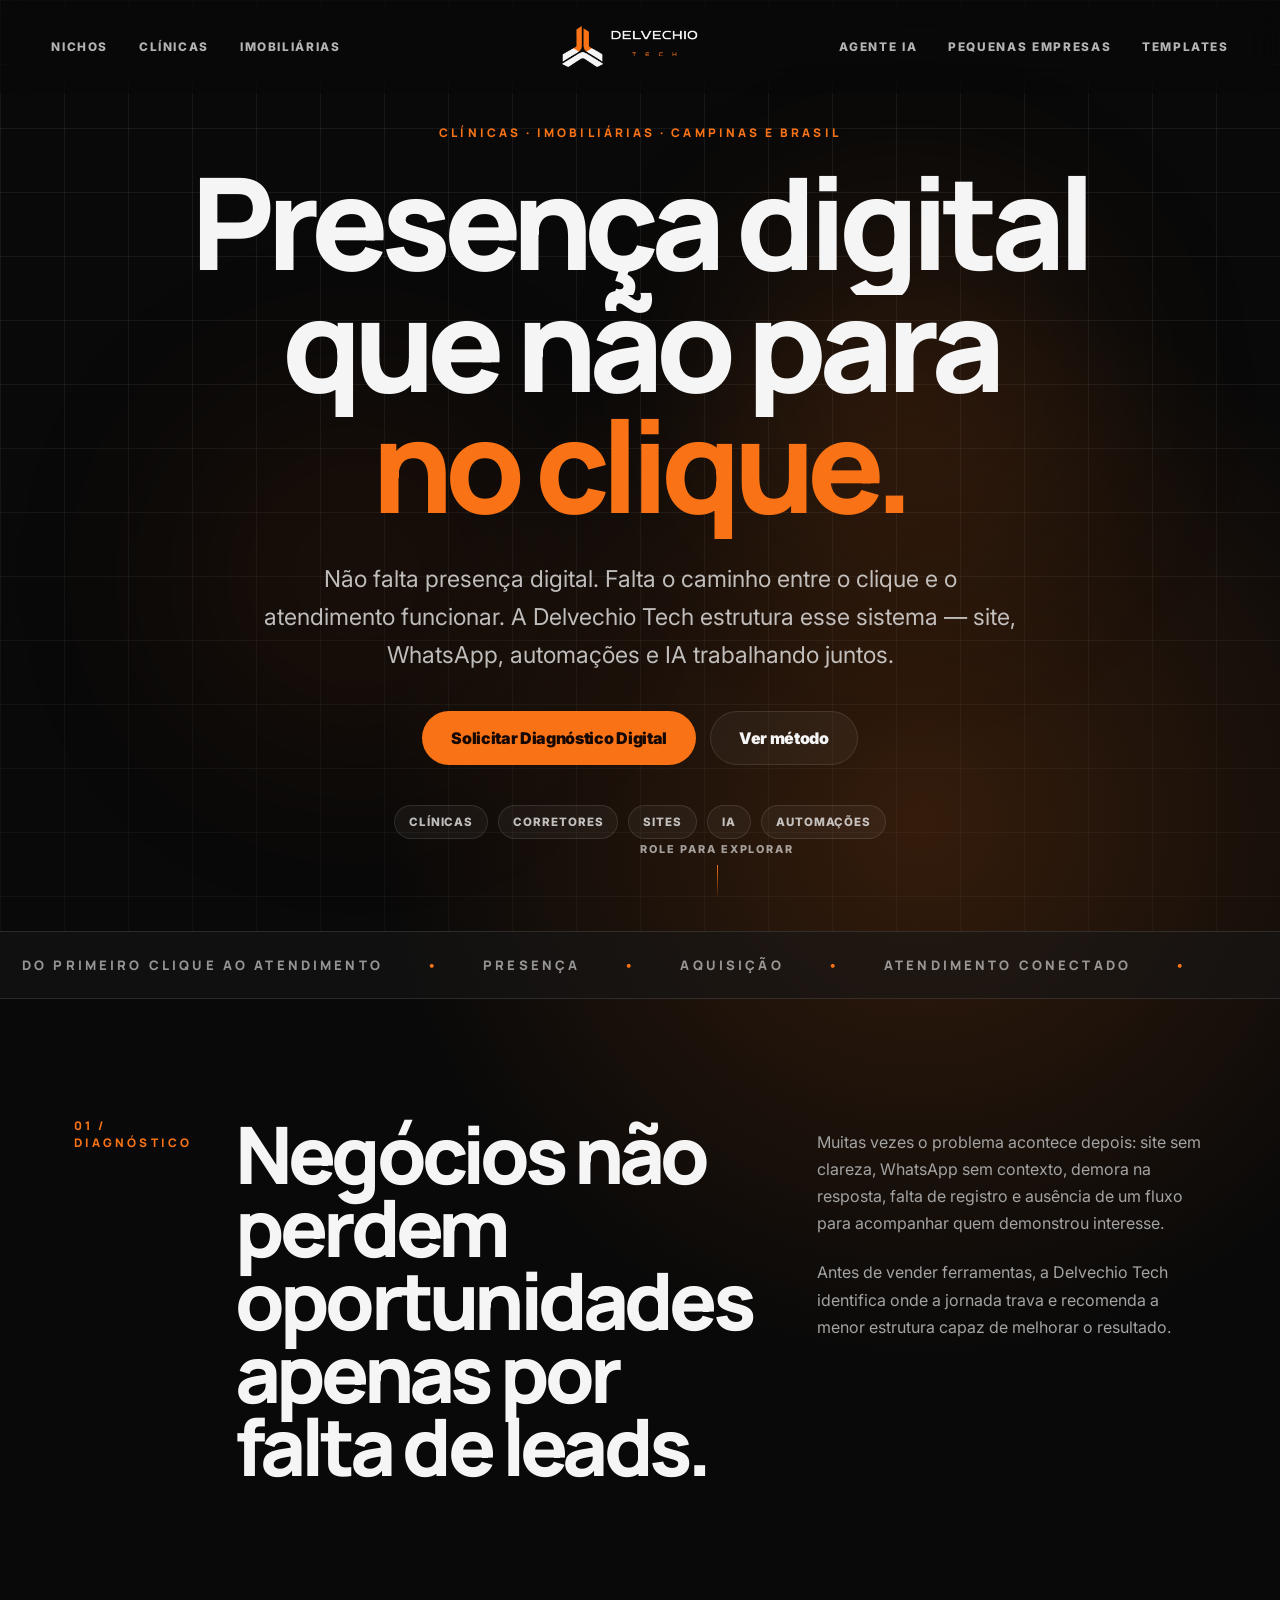
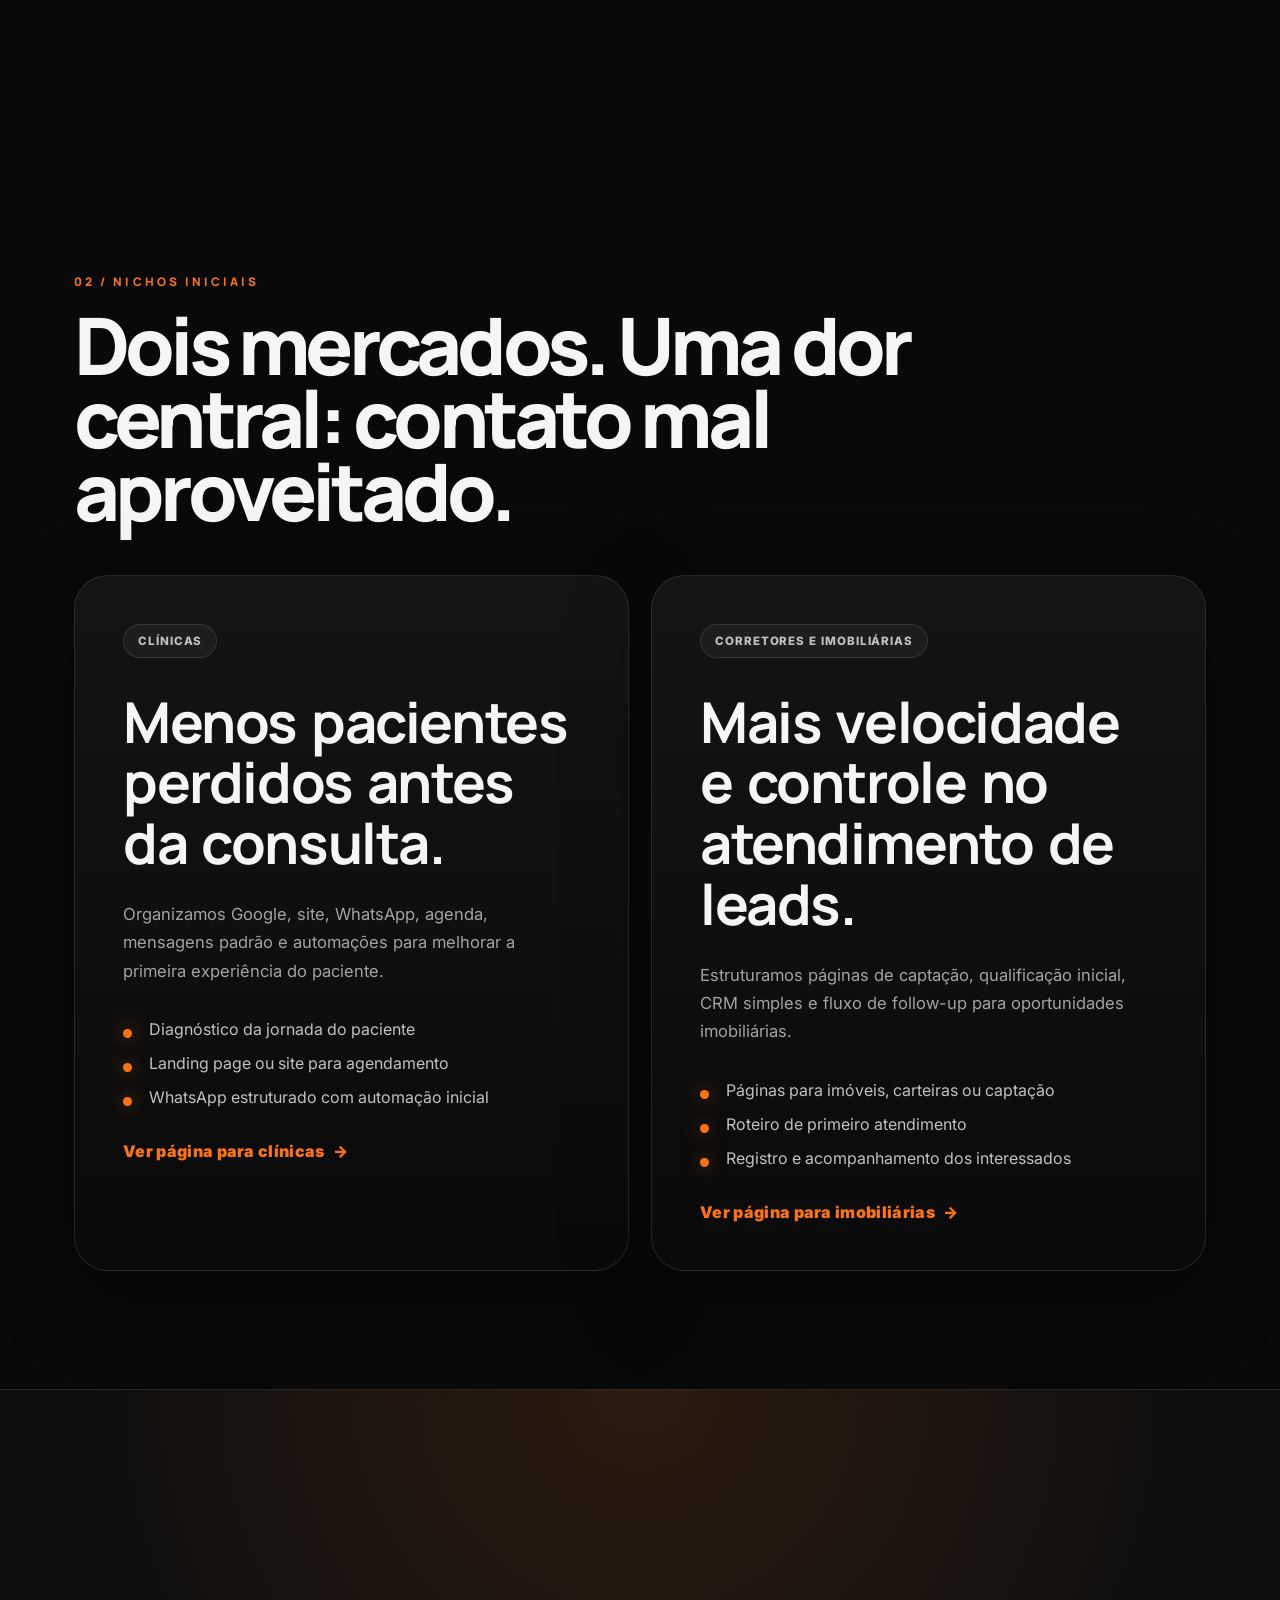
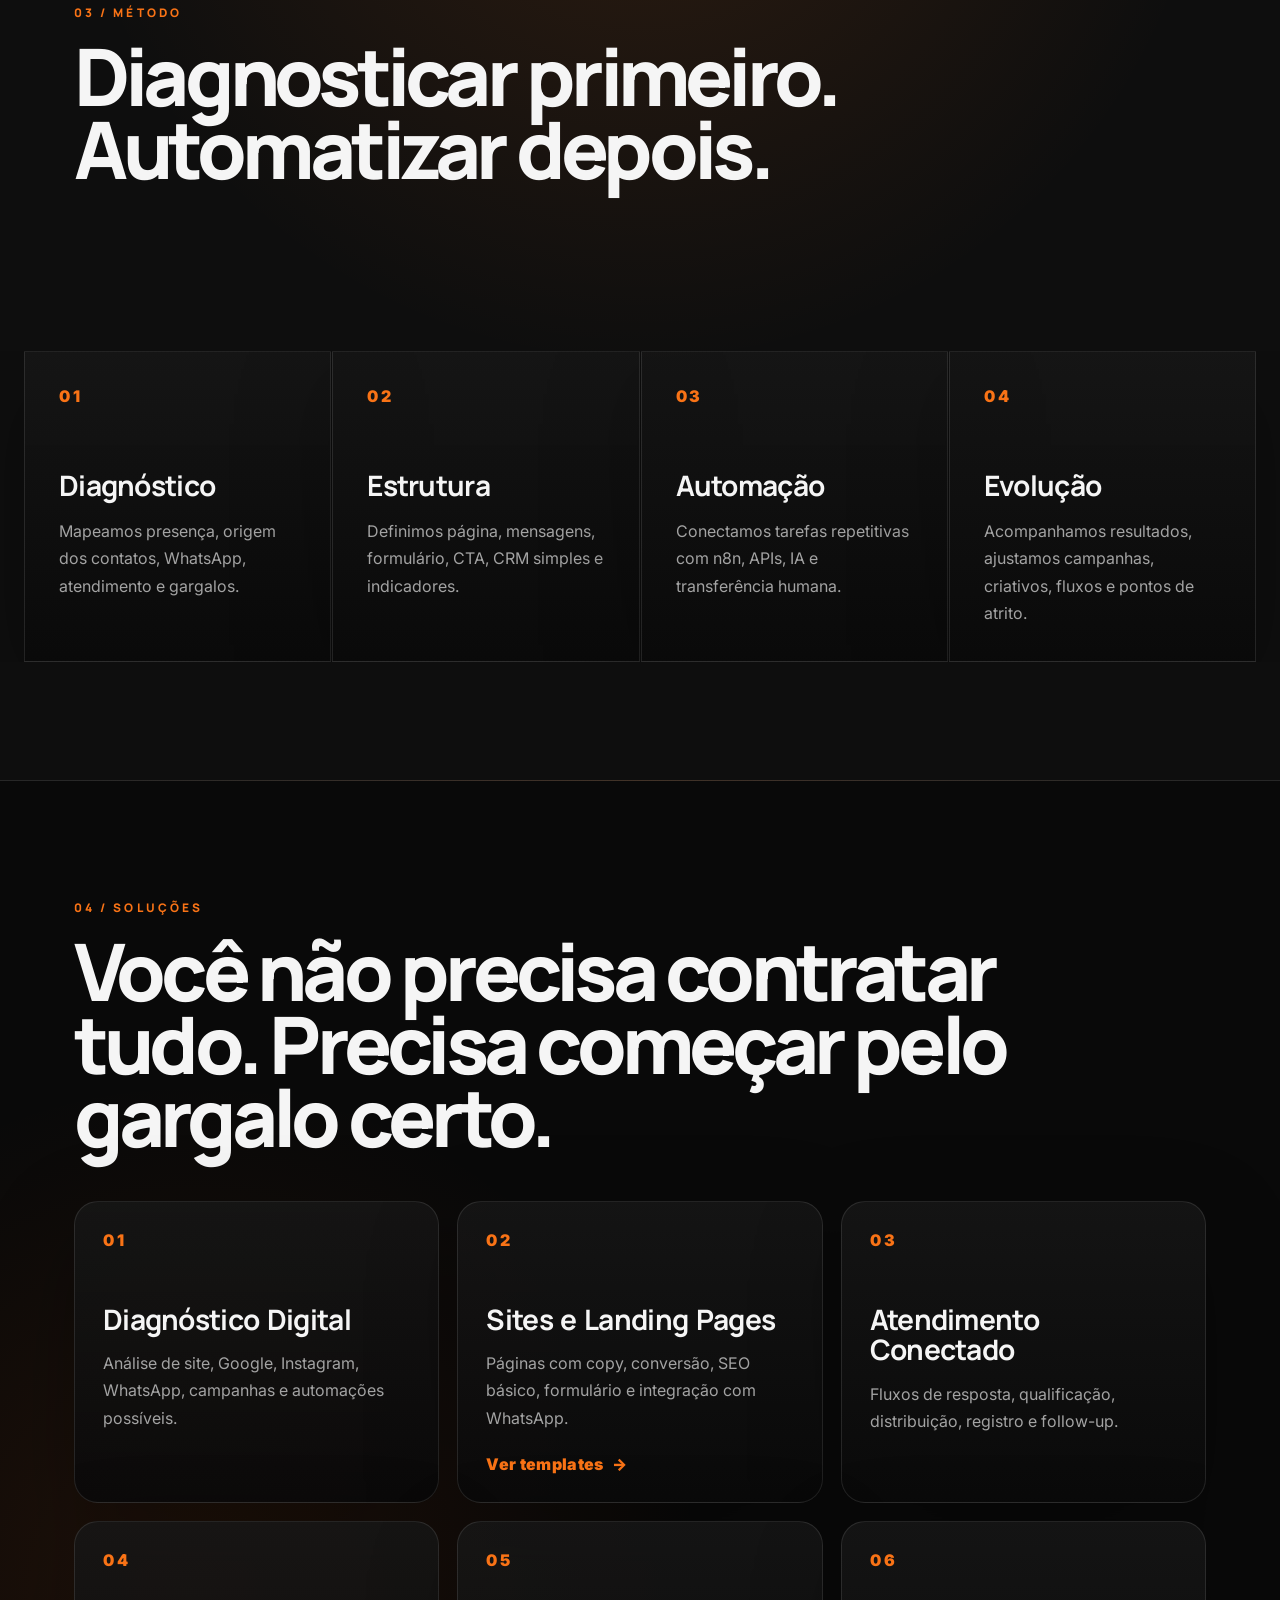
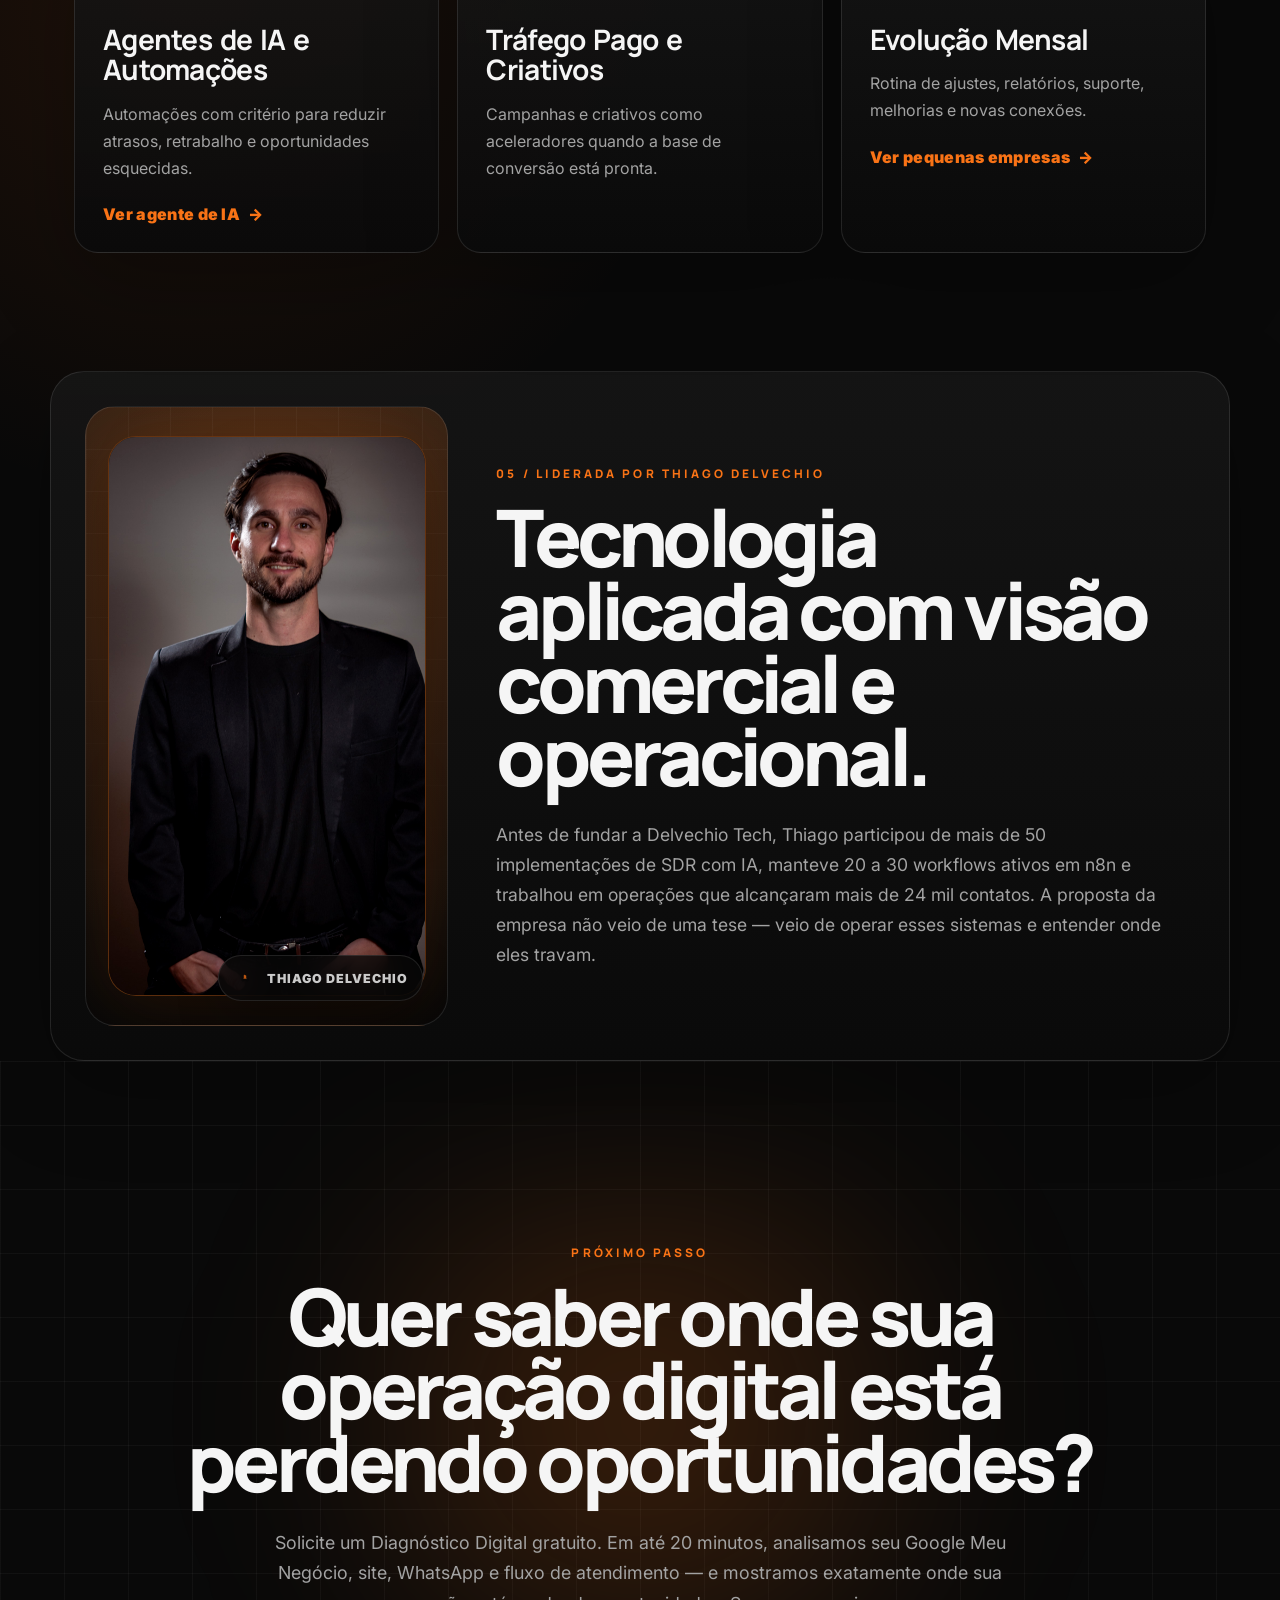
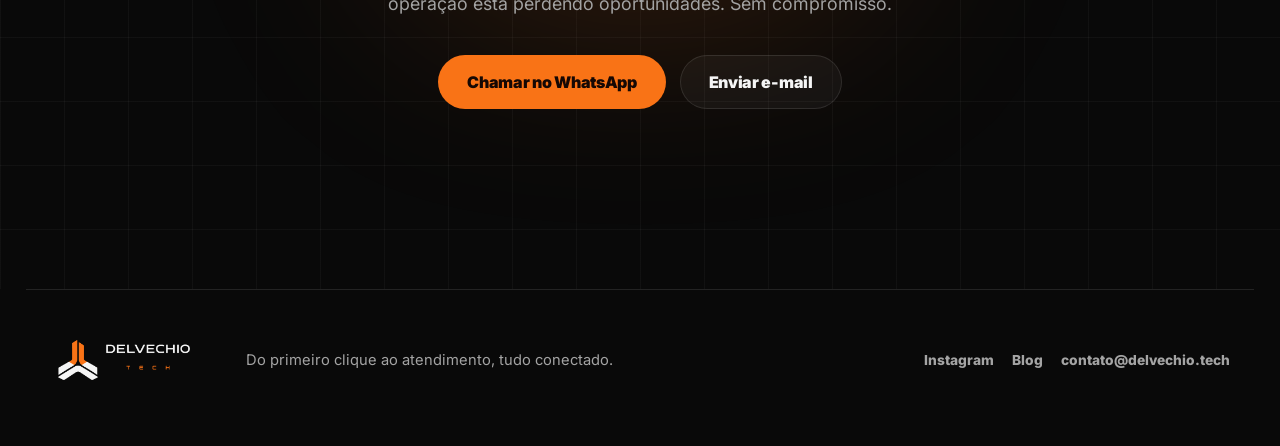
==== commit adeda50f: "Copy dos cards de entrega, contraste de labels e cache unificado - imobiliarias, agente-ia, pequenas" ====
--- a/index.html
+++ b/index.html
@@ -29,7 +29,7 @@
       href="https://fonts.googleapis.com/css2?family=Inter:wght@400;500;600;700;800;900&family=Manrope:wght@500;600;700;800&display=swap"
       rel="stylesheet"
     />
-    <link rel="stylesheet" href="styles.css?v=20260619-refino2" />
+    <link rel="stylesheet" href="styles.css?v=20260710" />
   </head>
   <body>
     <!-- Google Tag Manager (noscript) -->
@@ -325,6 +325,6 @@
       </div>
     </footer>
 
-    <script src="script.js?v=20260619-refino2"></script>
+    <script src="script.js?v=20260710"></script>
   </body>
 </html>
--- a/styles.css
+++ b/styles.css
@@ -424,7 +424,7 @@
   display: grid;
   justify-items: center;
   gap: 9px;
-  color: rgba(245, 245, 245, 0.48);
+  color: rgba(245, 245, 245, 0.62);
   font-size: 0.68rem;
   font-weight: 800;
   letter-spacing: 0.18em;
@@ -930,7 +930,7 @@
   gap: 16px;
   padding-bottom: 16px;
   border-bottom: 1px solid var(--line);
-  color: rgba(245, 245, 245, 0.54);
+  color: rgba(245, 245, 245, 0.62);
   font-size: 0.68rem;
   font-weight: 900;
   letter-spacing: 0.18em;
@@ -953,7 +953,7 @@
 .system-metric small,
 .system-flow small,
 .system-status small {
-  color: rgba(245, 245, 245, 0.48);
+  color: rgba(245, 245, 245, 0.62);
   font-size: 0.68rem;
   font-weight: 900;
   letter-spacing: 0.14em;
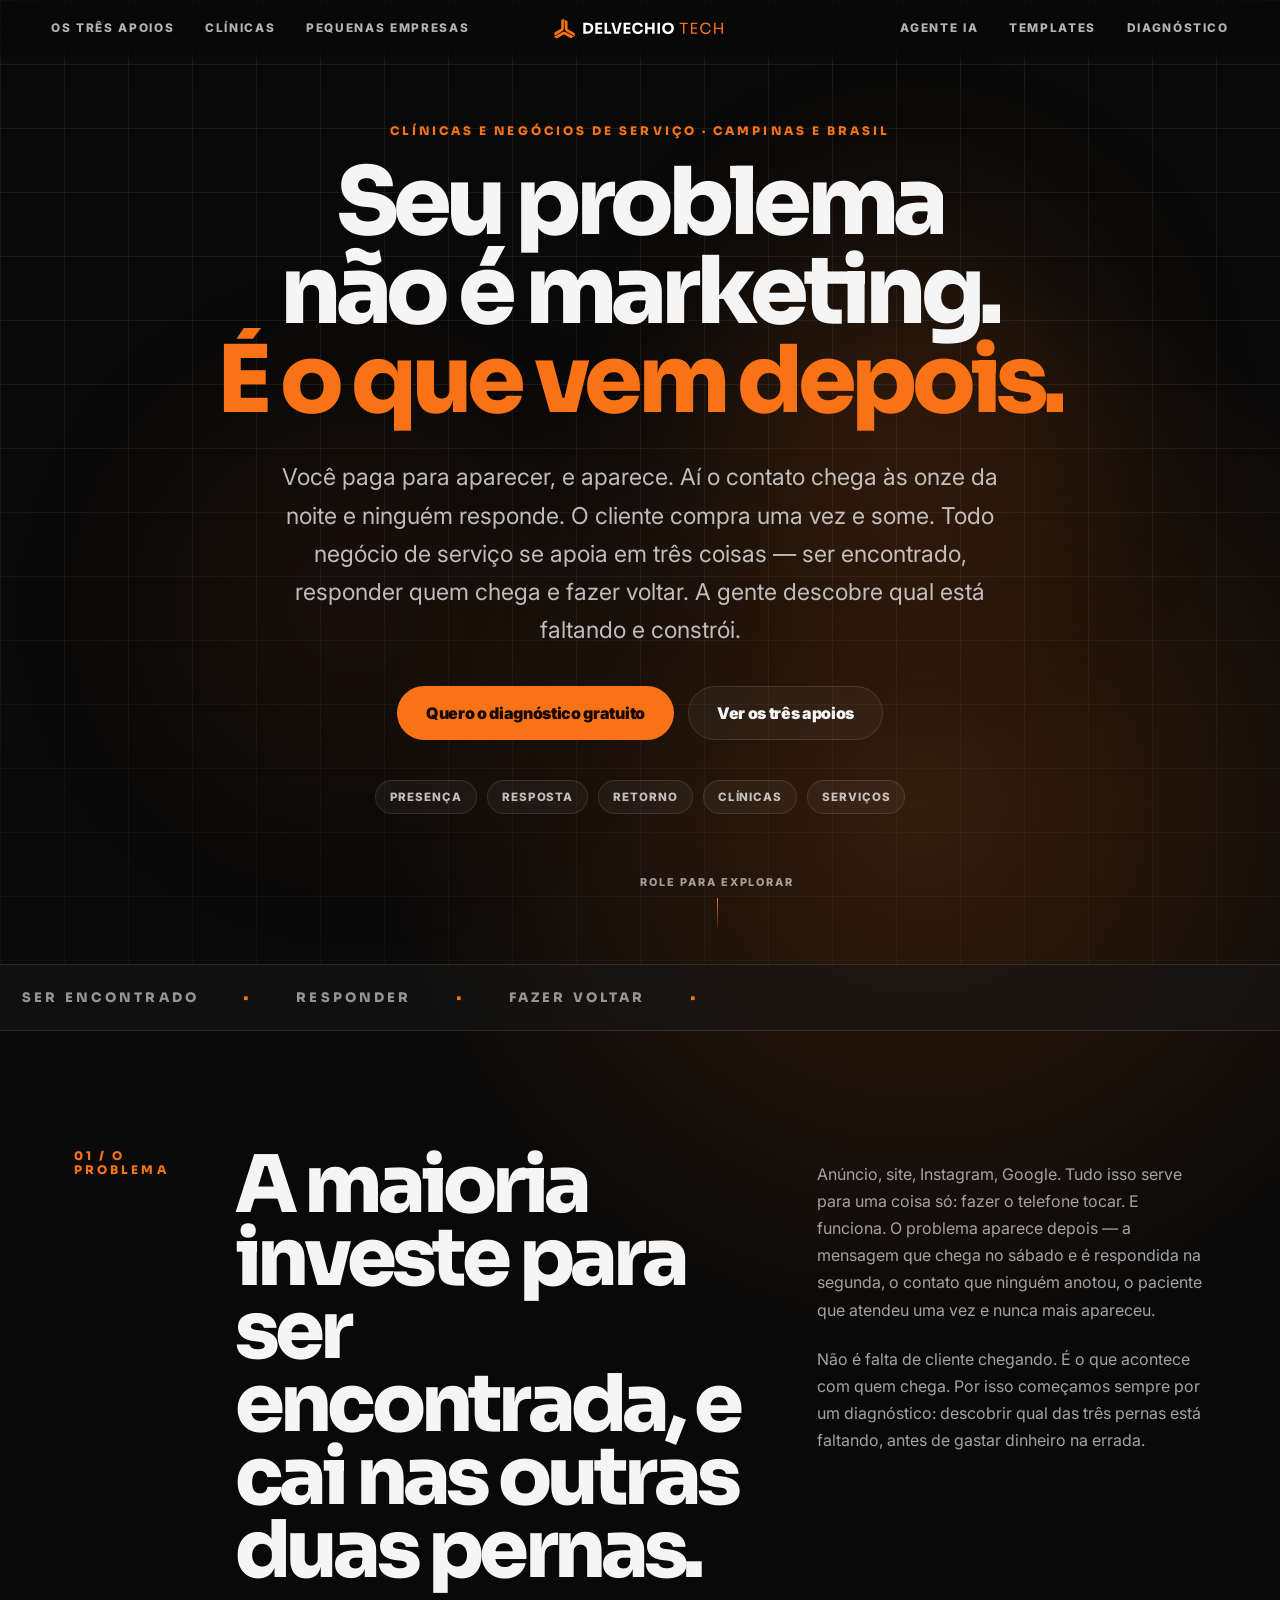
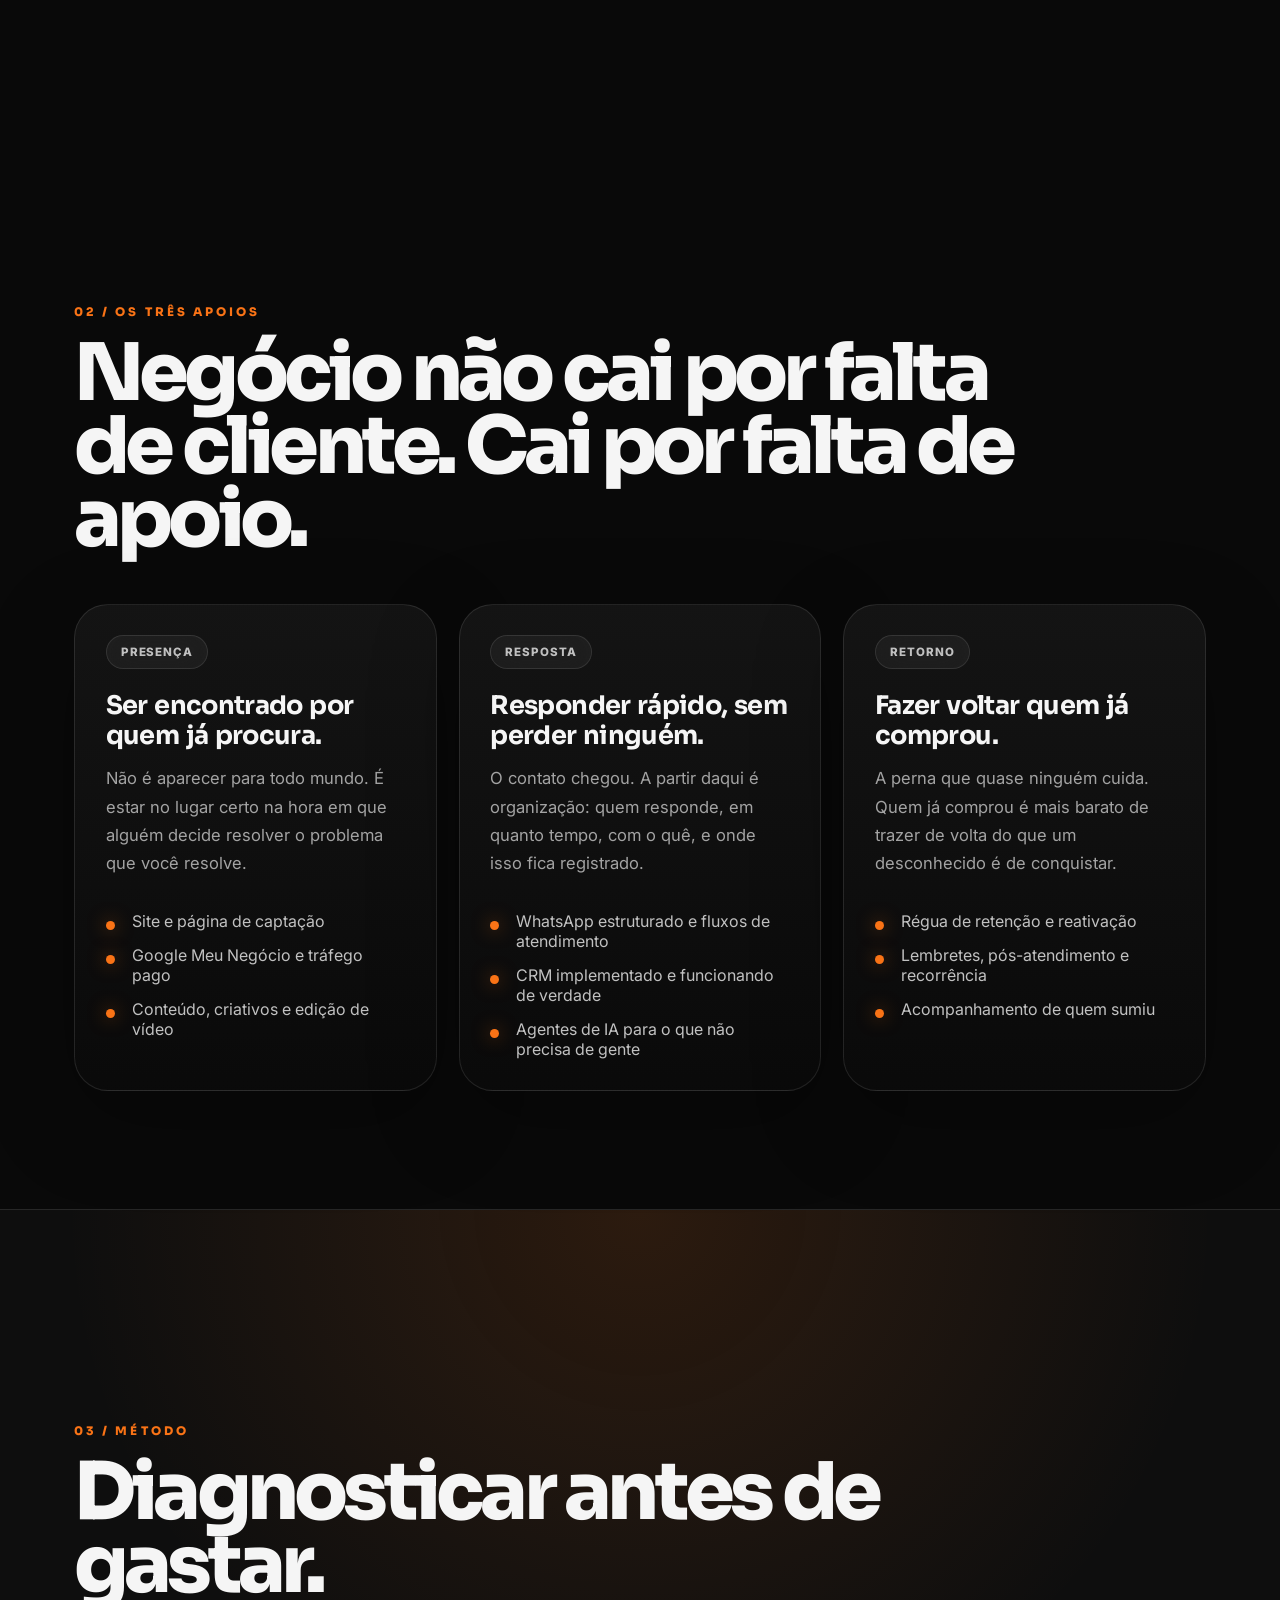
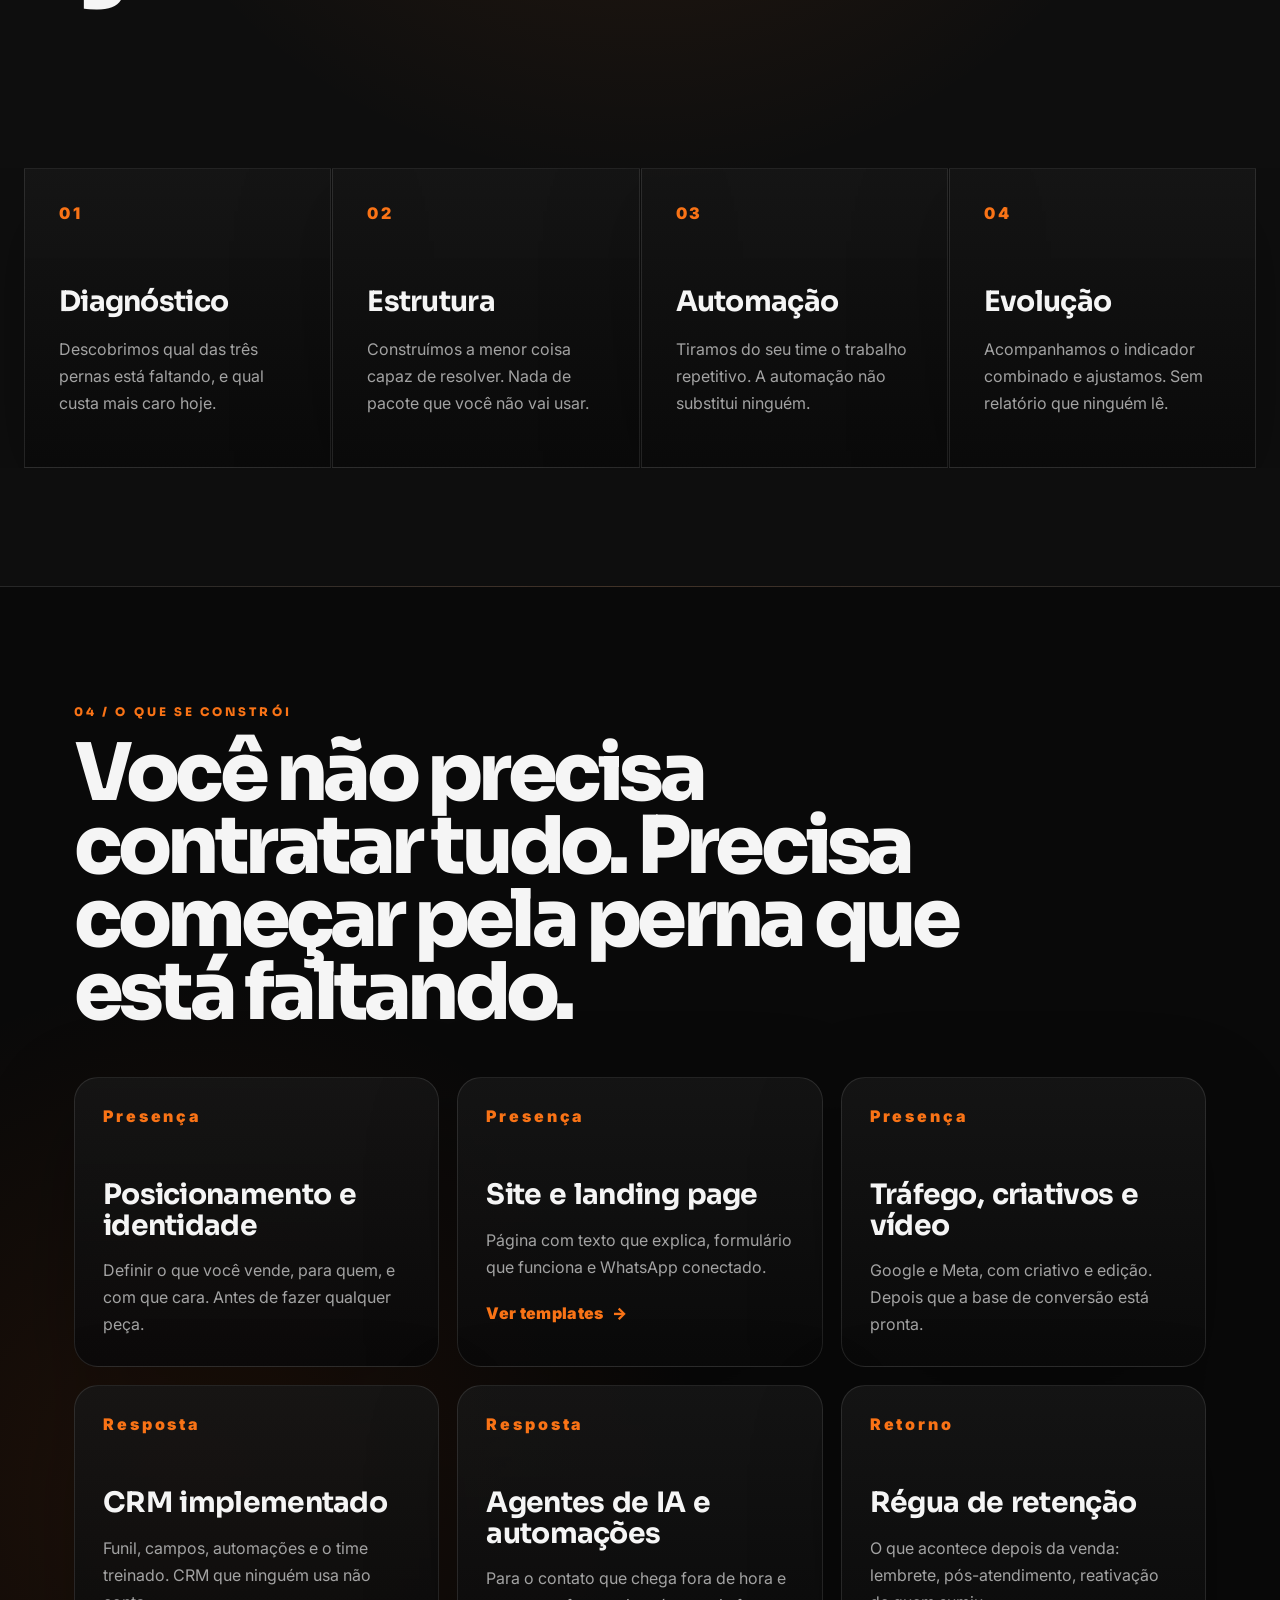
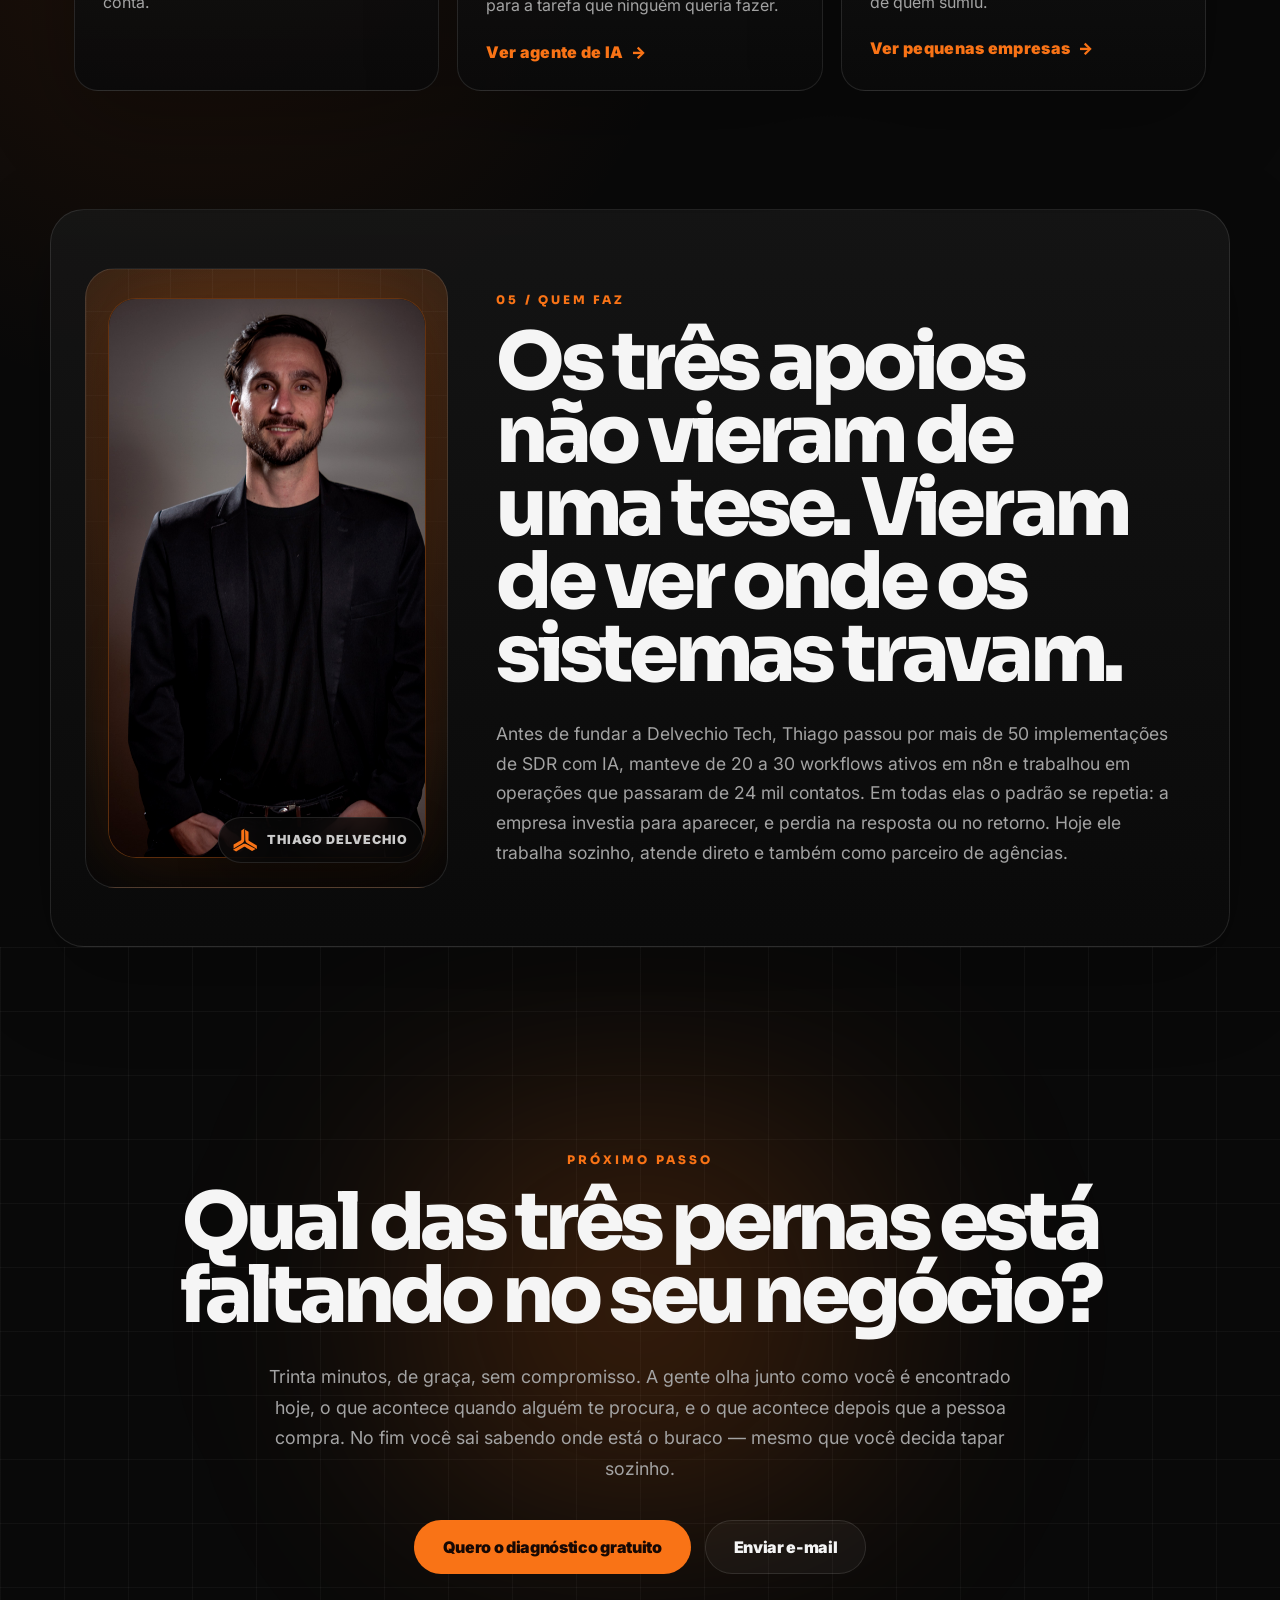
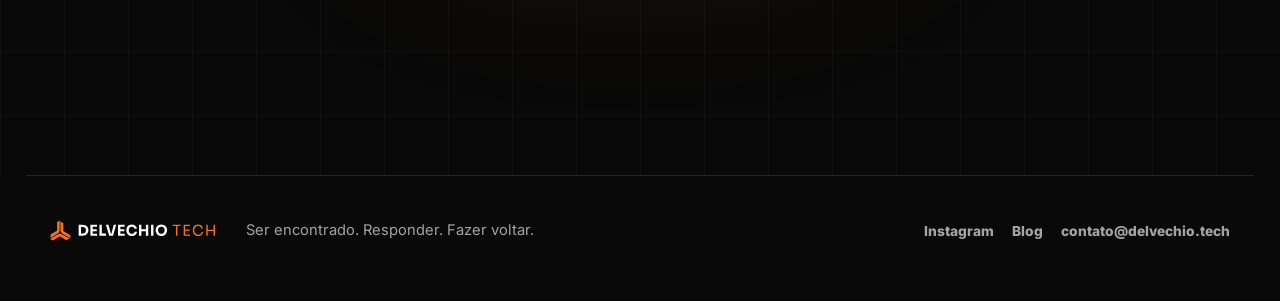
==== commit 5f536417: "Reposicionamento: três apoios, tipografia Sora e logo em vetor Home reescrita em torno de Presença, " ====
--- a/index.html
+++ b/index.html
@@ -12,13 +12,13 @@
       })(window,document,'script','dataLayer','GTM-WDCNVPF5');
     </script>
     <!-- End Google Tag Manager -->
-    <title>Delvechio Tech | Do primeiro clique ao atendimento</title>
+    <title>Delvechio Tech | Ser encontrado. Responder. Fazer voltar.</title>
     <meta
       name="description"
-      content="Tecnologia, sites, automações, IA e tráfego para conectar presença digital, aquisição e atendimento."
+      content="Todo negócio de serviço se apoia em três coisas: ser encontrado, responder quem chega e fazer o cliente voltar. Diagnosticamos qual está faltando e construímos."
     />
     <meta property="og:title" content="Delvechio Tech" />
-    <meta property="og:description" content="Do primeiro clique ao atendimento, tudo conectado." />
+    <meta property="og:description" content="Ser encontrado. Responder. Fazer voltar." />
     <meta property="og:type" content="website" />
     <meta property="og:url" content="https://delvechio.tech" />
     <meta name="theme-color" content="#090909" />
@@ -26,10 +26,10 @@
     <link rel="preconnect" href="https://fonts.googleapis.com" />
     <link rel="preconnect" href="https://fonts.gstatic.com" crossorigin />
     <link
-      href="https://fonts.googleapis.com/css2?family=Inter:wght@400;500;600;700;800;900&family=Manrope:wght@500;600;700;800&display=swap"
+      href="https://fonts.googleapis.com/css2?family=Inter:wght@400;500;600;700;800;900&family=Sora:wght@300;400;500;600;700;800&display=swap"
       rel="stylesheet"
     />
-    <link rel="stylesheet" href="styles.css?v=20260710" />
+    <link rel="stylesheet" href="styles.css?v=20261118" />
   </head>
   <body>
     <!-- Google Tag Manager (noscript) -->
@@ -40,9 +40,9 @@
     <!-- End Google Tag Manager (noscript) -->
     <header class="site-header nav-load" data-header>
       <nav class="desktop-nav left" aria-label="Navegação principal">
-        <a href="#nichos">Nichos</a>
+        <a href="#apoios">Os três apoios</a>
         <a href="clinicas/">Clínicas</a>
-        <a href="imobiliarias/">Imobiliárias</a>
+        <a href="pequenas-empresas/">Pequenas empresas</a>
       </nav>
 
       <a class="brand" href="#top" aria-label="Delvechio Tech">
@@ -51,8 +51,8 @@
 
       <nav class="desktop-nav right" aria-label="Links secundários">
         <a href="agente-ia/">Agente IA</a>
-        <a href="pequenas-empresas/">Pequenas empresas</a>
         <a href="templates/">Templates</a>
+        <a href="#contato">Diagnóstico</a>
       </nav>
 
       <button class="menu-button" type="button" data-menu-button aria-expanded="false" aria-controls="mobile-menu">
@@ -61,13 +61,13 @@
     </header>
 
     <nav class="mobile-nav" id="mobile-menu" data-mobile-menu aria-label="Navegação mobile">
-      <a href="#nichos">Nichos</a>
+      <a href="#apoios">Os três apoios</a>
       <a href="clinicas/">Clínicas</a>
-      <a href="imobiliarias/">Imobiliárias</a>
+      <a href="pequenas-empresas/">Pequenas empresas</a>
       <a href="agente-ia/">Agente IA</a>
-      <a href="pequenas-empresas/">Pequenas empresas</a>
       <a href="templates/">Templates</a>
-      <a href="https://wa.me/5519991567756?text=Ol%C3%A1%2C%20Thiago.%20Quero%20solicitar%20um%20Diagn%C3%B3stico%20Digital." target="_blank" rel="noreferrer">Chamar no WhatsApp</a>
+      <a href="#contato">Diagnóstico</a>
+      <a href="https://wa.me/5519991567756?text=Ol%C3%A1%2C%20Thiago.%20Quero%20o%20diagn%C3%B3stico%20gratuito." target="_blank" rel="noreferrer">Chamar no WhatsApp</a>
     </nav>
 
     <main id="top">
@@ -76,45 +76,47 @@
         <div class="ambient ambient-two"></div>
 
         <div class="hero-inner">
-          <p class="eyebrow reveal delay-100">Clínicas · Imobiliárias · Campinas e Brasil</p>
+          <p class="eyebrow reveal delay-100">Clínicas e negócios de serviço · Campinas e Brasil</p>
 
           <div class="hero-title" id="hero-title">
             <h1>
               <span class="text-reveal-wrapper">
-                <span class="text-reveal-content delay-200">Presença digital</span>
+                <span class="text-reveal-content delay-200">Seu problema</span>
               </span>
             </h1>
             <h1>
               <span class="text-reveal-wrapper">
-                <span class="text-reveal-content delay-300">que não para</span>
+                <span class="text-reveal-content delay-300">não é marketing.</span>
               </span>
             </h1>
             <h1>
               <span class="text-reveal-wrapper">
-                <span class="text-reveal-content delay-500 accent-text">no clique.</span>
+                <span class="text-reveal-content delay-500 accent-text">É o que vem depois.</span>
               </span>
             </h1>
           </div>
 
           <p class="lead reveal delay-700">
-            Não falta presença digital. Falta o caminho entre o clique e o
-            atendimento funcionar. A Delvechio Tech estrutura esse sistema —
-            site, WhatsApp, automações e IA trabalhando juntos.
+            Você paga para aparecer, e aparece. Aí o contato chega às onze da
+            noite e ninguém responde. O cliente compra uma vez e some. Todo
+            negócio de serviço se apoia em três coisas — ser encontrado,
+            responder quem chega e fazer voltar. A gente descobre qual está
+            faltando e constrói.
           </p>
 
           <div class="hero-actions reveal delay-700">
-            <a class="button primary beam-button glow-on-hover" href="https://wa.me/5519991567756?text=Ol%C3%A1%2C%20Thiago.%20Quero%20solicitar%20um%20Diagn%C3%B3stico%20Digital." target="_blank" rel="noreferrer">
-              Solicitar Diagnóstico Digital
+            <a class="button primary beam-button glow-on-hover" href="https://wa.me/5519991567756?text=Ol%C3%A1%2C%20Thiago.%20Quero%20o%20diagn%C3%B3stico%20gratuito." target="_blank" rel="noreferrer">
+              Quero o diagnóstico gratuito
             </a>
-            <a class="button secondary" href="#metodo">Ver método</a>
-          </div>
-
-          <div class="badges reveal delay-700" aria-label="Áreas de atuação">
+            <a class="button secondary" href="#apoios">Ver os três apoios</a>
+          </div>
+
+          <div class="badges reveal delay-700" aria-label="Os três apoios">
+            <span>Presença</span>
+            <span>Resposta</span>
+            <span>Retorno</span>
             <span>Clínicas</span>
-            <span>Corretores</span>
-            <span>Sites</span>
-            <span>IA</span>
-            <span>Automações</span>
+            <span>Serviços</span>
           </div>
         </div>
 
@@ -127,74 +129,86 @@
       <div class="marquee-band" aria-label="Assinatura da marca">
         <div class="marquee-track">
           <div class="marquee-content">
-            <span>Do primeiro clique ao atendimento</span><b>•</b>
-            <span>Presença</span><b>•</b>
-            <span>Aquisição</span><b>•</b>
-            <span>Atendimento conectado</span><b>•</b>
+            <span>Ser encontrado</span><b>•</b>
+            <span>Responder</span><b>•</b>
+            <span>Fazer voltar</span><b>•</b>
           </div>
           <div class="marquee-content" aria-hidden="true">
-            <span>Do primeiro clique ao atendimento</span><b>•</b>
-            <span>Presença</span><b>•</b>
-            <span>Aquisição</span><b>•</b>
-            <span>Atendimento conectado</span><b>•</b>
+            <span>Ser encontrado</span><b>•</b>
+            <span>Responder</span><b>•</b>
+            <span>Fazer voltar</span><b>•</b>
           </div>
         </div>
       </div>
 
       <section class="section split-section" id="diagnostico">
-        <div class="section-kicker reveal">01 / Diagnóstico</div>
+        <div class="section-kicker reveal">01 / O problema</div>
         <div class="split-copy reveal delay-100">
-          <h2>Negócios não perdem oportunidades apenas por falta de leads.</h2>
+          <h2>A maioria investe para ser encontrada, e cai nas outras duas pernas.</h2>
         </div>
         <div class="split-text reveal delay-200">
           <p>
-            Muitas vezes o problema acontece depois: site sem clareza, WhatsApp
-            sem contexto, demora na resposta, falta de registro e ausência de um
-            fluxo para acompanhar quem demonstrou interesse.
+            Anúncio, site, Instagram, Google. Tudo isso serve para uma coisa só:
+            fazer o telefone tocar. E funciona. O problema aparece depois —
+            a mensagem que chega no sábado e é respondida na segunda, o contato
+            que ninguém anotou, o paciente que atendeu uma vez e nunca mais
+            apareceu.
           </p>
           <p>
-            Antes de vender ferramentas, a Delvechio Tech identifica onde a
-            jornada trava e recomenda a menor estrutura capaz de melhorar o
-            resultado.
-          </p>
-        </div>
-      </section>
-
-      <section class="section niches" id="nichos">
+            Não é falta de cliente chegando. É o que acontece com quem chega.
+            Por isso começamos sempre por um diagnóstico: descobrir qual das
+            três pernas está faltando, antes de gastar dinheiro na errada.
+          </p>
+        </div>
+      </section>
+
+      <section class="section niches" id="apoios">
         <div class="section-title reveal">
-          <span class="section-kicker">02 / Nichos iniciais</span>
-          <h2>Dois mercados. Uma dor central: contato mal aproveitado.</h2>
-        </div>
-
-        <div class="niche-grid">
+          <span class="section-kicker">02 / Os três apoios</span>
+          <h2>Negócio não cai por falta de cliente. Cai por falta de apoio.</h2>
+        </div>
+
+        <div class="niche-grid apoios-grid">
           <article class="niche-card flashlight-card reveal">
-            <span class="tag">Clínicas</span>
-            <h3>Menos pacientes perdidos antes da consulta.</h3>
+            <span class="tag">Presença</span>
+            <h3>Ser encontrado por quem já procura.</h3>
             <p>
-              Organizamos Google, site, WhatsApp, agenda, mensagens padrão e
-              automações para melhorar a primeira experiência do paciente.
+              Não é aparecer para todo mundo. É estar no lugar certo na hora em
+              que alguém decide resolver o problema que você resolve.
             </p>
             <ul>
-              <li>Diagnóstico da jornada do paciente</li>
-              <li>Landing page ou site para agendamento</li>
-              <li>WhatsApp estruturado com automação inicial</li>
+              <li>Site e página de captação</li>
+              <li>Google Meu Negócio e tráfego pago</li>
+              <li>Conteúdo, criativos e edição de vídeo</li>
             </ul>
-            <a class="card-link" href="clinicas/">Ver página para clínicas</a>
-          </article>
-
-          <article class="niche-card flashlight-card reveal delay-200">
-            <span class="tag">Corretores e imobiliárias</span>
-            <h3>Mais velocidade e controle no atendimento de leads.</h3>
+          </article>
+
+          <article class="niche-card flashlight-card reveal delay-100">
+            <span class="tag">Resposta</span>
+            <h3>Responder rápido, sem perder ninguém.</h3>
             <p>
-              Estruturamos páginas de captação, qualificação inicial, CRM
-              simples e fluxo de follow-up para oportunidades imobiliárias.
+              O contato chegou. A partir daqui é organização: quem responde,
+              em quanto tempo, com o quê, e onde isso fica registrado.
             </p>
             <ul>
-              <li>Páginas para imóveis, carteiras ou captação</li>
-              <li>Roteiro de primeiro atendimento</li>
-              <li>Registro e acompanhamento dos interessados</li>
+              <li>WhatsApp estruturado e fluxos de atendimento</li>
+              <li>CRM implementado e funcionando de verdade</li>
+              <li>Agentes de IA para o que não precisa de gente</li>
             </ul>
-            <a class="card-link" href="imobiliarias/">Ver página para imobiliárias</a>
+          </article>
+
+          <article class="niche-card flashlight-card reveal delay-200">
+            <span class="tag">Retorno</span>
+            <h3>Fazer voltar quem já comprou.</h3>
+            <p>
+              A perna que quase ninguém cuida. Quem já comprou é mais barato de
+              trazer de volta do que um desconhecido é de conquistar.
+            </p>
+            <ul>
+              <li>Régua de retenção e reativação</li>
+              <li>Lembretes, pós-atendimento e recorrência</li>
+              <li>Acompanhamento de quem sumiu</li>
+            </ul>
           </article>
         </div>
       </section>
@@ -202,71 +216,71 @@
       <section class="method-panel" id="metodo">
         <div class="section section-title reveal">
           <span class="section-kicker">03 / Método</span>
-          <h2>Diagnosticar primeiro. Automatizar depois.</h2>
+          <h2>Diagnosticar antes de gastar.</h2>
         </div>
 
         <div class="method-rail">
           <article class="method-card reveal">
             <span>01</span>
             <h3>Diagnóstico</h3>
-            <p>Mapeamos presença, origem dos contatos, WhatsApp, atendimento e gargalos.</p>
+            <p>Descobrimos qual das três pernas está faltando, e qual custa mais caro hoje.</p>
           </article>
           <article class="method-card reveal delay-100">
             <span>02</span>
             <h3>Estrutura</h3>
-            <p>Definimos página, mensagens, formulário, CTA, CRM simples e indicadores.</p>
+            <p>Construímos a menor coisa capaz de resolver. Nada de pacote que você não vai usar.</p>
           </article>
           <article class="method-card reveal delay-200">
             <span>03</span>
             <h3>Automação</h3>
-            <p>Conectamos tarefas repetitivas com n8n, APIs, IA e transferência humana.</p>
+            <p>Tiramos do seu time o trabalho repetitivo. A automação não substitui ninguém.</p>
           </article>
           <article class="method-card reveal delay-300">
             <span>04</span>
             <h3>Evolução</h3>
-            <p>Acompanhamos resultados, ajustamos campanhas, criativos, fluxos e pontos de atrito.</p>
+            <p>Acompanhamos o indicador combinado e ajustamos. Sem relatório que ninguém lê.</p>
           </article>
         </div>
       </section>
 
       <section class="section solutions" id="solucoes">
         <div class="section-title reveal">
-          <span class="section-kicker">04 / Soluções</span>
-          <h2>Você não precisa contratar tudo. Precisa começar pelo gargalo certo.</h2>
+          <span class="section-kicker">04 / O que se constrói</span>
+          <h2>Você não precisa contratar tudo. Precisa começar pela perna que está faltando.</h2>
         </div>
 
         <div class="solution-grid">
           <article class="solution-card flashlight-card reveal">
-            <span>01</span>
-            <h3>Diagnóstico Digital</h3>
-            <p>Análise de site, Google, Instagram, WhatsApp, campanhas e automações possíveis.</p>
+            <span>Presença</span>
+            <h3>Posicionamento e identidade</h3>
+            <p>Definir o que você vende, para quem, e com que cara. Antes de fazer qualquer peça.</p>
           </article>
           <article class="solution-card flashlight-card reveal delay-100">
-            <span>02</span>
-            <h3>Sites e Landing Pages</h3>
-            <p>Páginas com copy, conversão, SEO básico, formulário e integração com WhatsApp.</p>
+            <span>Presença</span>
+            <h3>Site e landing page</h3>
+            <p>Página com texto que explica, formulário que funciona e WhatsApp conectado.</p>
             <a class="card-link compact" href="templates/">Ver templates</a>
           </article>
           <article class="solution-card flashlight-card reveal delay-200">
-            <span>03</span>
-            <h3>Atendimento Conectado</h3>
-            <p>Fluxos de resposta, qualificação, distribuição, registro e follow-up.</p>
+            <span>Presença</span>
+            <h3>Tráfego, criativos e vídeo</h3>
+            <p>Google e Meta, com criativo e edição. Depois que a base de conversão está pronta.</p>
           </article>
           <article class="solution-card flashlight-card reveal">
-            <span>04</span>
-            <h3>Agentes de IA e Automações</h3>
-            <p>Automações com critério para reduzir atrasos, retrabalho e oportunidades esquecidas.</p>
+            <span>Resposta</span>
+            <h3>CRM implementado</h3>
+            <p>Funil, campos, automações e o time treinado. CRM que ninguém usa não conta.</p>
+          </article>
+          <article class="solution-card flashlight-card reveal delay-100">
+            <span>Resposta</span>
+            <h3>Agentes de IA e automações</h3>
+            <p>Para o contato que chega fora de hora e para a tarefa que ninguém queria fazer.</p>
             <a class="card-link compact" href="agente-ia/">Ver agente de IA</a>
           </article>
-          <article class="solution-card flashlight-card reveal delay-100">
-            <span>05</span>
-            <h3>Tráfego Pago e Criativos</h3>
-            <p>Campanhas e criativos como aceleradores quando a base de conversão está pronta.</p>
-          </article>
           <article class="solution-card flashlight-card reveal delay-200">
-            <span>06</span>
-            <h3>Evolução Mensal</h3>
-            <p>Rotina de ajustes, relatórios, suporte, melhorias e novas conexões.</p>
+            <span>Retorno</span>
+            <h3>Régua de retenção</h3>
+            <p>O que acontece depois da venda: lembrete, pós-atendimento, reativação de quem sumiu.</p>
             <a class="card-link compact" href="pequenas-empresas/">Ver pequenas empresas</a>
           </article>
         </div>
@@ -283,14 +297,15 @@
           </div>
         </div>
         <div class="reveal delay-100">
-          <span class="section-kicker">05 / Liderada por Thiago Delvechio</span>
-          <h2>Tecnologia aplicada com visão comercial e operacional.</h2>
+          <span class="section-kicker">05 / Quem faz</span>
+          <h2>Os três apoios não vieram de uma tese. Vieram de ver onde os sistemas travam.</h2>
           <p>
-            Antes de fundar a Delvechio Tech, Thiago participou de mais de 50
-            implementações de SDR com IA, manteve 20 a 30 workflows ativos em
-            n8n e trabalhou em operações que alcançaram mais de 24 mil contatos.
-            A proposta da empresa não veio de uma tese — veio de operar esses
-            sistemas e entender onde eles travam.
+            Antes de fundar a Delvechio Tech, Thiago passou por mais de 50
+            implementações de SDR com IA, manteve de 20 a 30 workflows ativos em
+            n8n e trabalhou em operações que passaram de 24 mil contatos. Em
+            todas elas o padrão se repetia: a empresa investia para aparecer, e
+            perdia na resposta ou no retorno. Hoje ele trabalha sozinho, atende
+            direto e também como parceiro de agências.
           </p>
         </div>
       </section>
@@ -298,16 +313,16 @@
       <section class="final-cta grid-bg" id="contato">
         <div class="final-inner reveal">
           <span class="section-kicker">Próximo passo</span>
-          <h2>Quer saber onde sua operação digital está perdendo oportunidades?</h2>
+          <h2>Qual das três pernas está faltando no seu negócio?</h2>
           <p>
-            Solicite um Diagnóstico Digital gratuito. Em até 20 minutos,
-            analisamos seu Google Meu Negócio, site, WhatsApp e fluxo de
-            atendimento — e mostramos exatamente onde sua operação está
-            perdendo oportunidades. Sem compromisso.
+            Trinta minutos, de graça, sem compromisso. A gente olha junto como
+            você é encontrado hoje, o que acontece quando alguém te procura, e o
+            que acontece depois que a pessoa compra. No fim você sai sabendo
+            onde está o buraco — mesmo que você decida tapar sozinho.
           </p>
           <div class="hero-actions">
-            <a class="button primary beam-button glow-on-hover" href="https://wa.me/5519991567756?text=Ol%C3%A1%2C%20Thiago.%20Quero%20solicitar%20um%20Diagn%C3%B3stico%20Digital." target="_blank" rel="noreferrer">
-              Chamar no WhatsApp
+            <a class="button primary beam-button glow-on-hover" href="https://wa.me/5519991567756?text=Ol%C3%A1%2C%20Thiago.%20Quero%20o%20diagn%C3%B3stico%20gratuito." target="_blank" rel="noreferrer">
+              Quero o diagnóstico gratuito
             </a>
             <a class="button secondary" href="mailto:contato@delvechio.tech">Enviar e-mail</a>
           </div>
@@ -317,7 +332,7 @@
 
     <footer class="site-footer">
       <img src="assets/logos/logo-horizontal.svg" alt="Delvechio Tech" />
-      <p>Do primeiro clique ao atendimento, tudo conectado.</p>
+      <p>Ser encontrado. Responder. Fazer voltar.</p>
       <div>
         <a href="https://instagram.com/delvechio.tech" target="_blank" rel="noreferrer">Instagram</a>
         <a href="https://blog.delvechio.tech" target="_blank" rel="noreferrer">Blog</a>
@@ -325,6 +340,6 @@
       </div>
     </footer>
 
-    <script src="script.js?v=20260710"></script>
+    <script src="script.js?v=20261118"></script>
   </body>
 </html>
--- a/styles.css
+++ b/styles.css
@@ -260,7 +260,7 @@
   justify-content: center;
   min-height: 100vh;
   overflow: hidden;
-  padding: 124px 24px 92px;
+  padding: 124px 24px 150px;
   text-align: center;
 }
 
@@ -311,7 +311,7 @@
 .section-kicker {
   margin: 0;
   color: var(--orange);
-  font-family: Manrope, Inter, sans-serif;
+  font-family: Sora, Inter, sans-serif;
   font-size: 0.74rem;
   font-weight: 900;
   letter-spacing: 0.26em;
@@ -326,7 +326,7 @@
 h2,
 h3 {
   margin: 0;
-  font-family: Manrope, Inter, sans-serif;
+  font-family: Sora, Inter, sans-serif;
   letter-spacing: -0.06em;
 }
 
@@ -478,7 +478,7 @@
 .marquee-content b {
   margin: 0 22px;
   color: rgba(245, 245, 245, 0.58);
-  font-family: Manrope, Inter, sans-serif;
+  font-family: Sora, Inter, sans-serif;
   font-size: 0.82rem;
   font-weight: 900;
   letter-spacing: 0.24em;
@@ -1270,7 +1270,7 @@
 .template-preview b {
   max-width: 260px;
   margin-top: 10px;
-  font-family: Manrope, Inter, sans-serif;
+  font-family: Sora, Inter, sans-serif;
   font-size: clamp(1.6rem, 2.6vw, 2.4rem);
   line-height: 0.98;
   letter-spacing: -0.05em;
@@ -1519,7 +1519,7 @@
 
   .hero {
     min-height: 100svh;
-    padding: 112px 18px 88px;
+    padding: 112px 18px 150px;
     text-align: left;
   }
 
@@ -1630,3 +1630,43 @@
     justify-content: stretch;
   }
 }
+
+/* Três apoios — grade de 3 colunas (18/11/2026).
+   Os cards ficam mais estreitos que os de 2 colunas, então o título,
+   o corpo e a altura mínima precisam acompanhar. */
+.niche-grid.apoios-grid {
+  grid-template-columns: repeat(3, minmax(0, 1fr));
+}
+
+.apoios-grid .niche-card {
+  min-height: 0;
+  padding: clamp(26px, 2.4vw, 36px);
+}
+
+.apoios-grid .niche-card h3 {
+  margin-top: 22px;
+  font-size: clamp(1.45rem, 2vw, 1.9rem);
+  line-height: 1.15;
+}
+
+.apoios-grid .niche-card p {
+  margin-top: 14px;
+}
+
+@media (max-width: 1080px) {
+  .niche-grid.apoios-grid {
+    grid-template-columns: repeat(2, minmax(0, 1fr));
+  }
+}
+
+@media (max-width: 720px) {
+  .niche-grid.apoios-grid {
+    grid-template-columns: 1fr;
+  }
+}
+
+/* Hero: a frase nova é mais longa que a antiga, precisa de corpo menor
+   para cada linha caber inteira (18/11/2026) */
+.hero-title h1 {
+  font-size: clamp(2.9rem, 7.3vw, 7rem);
+}
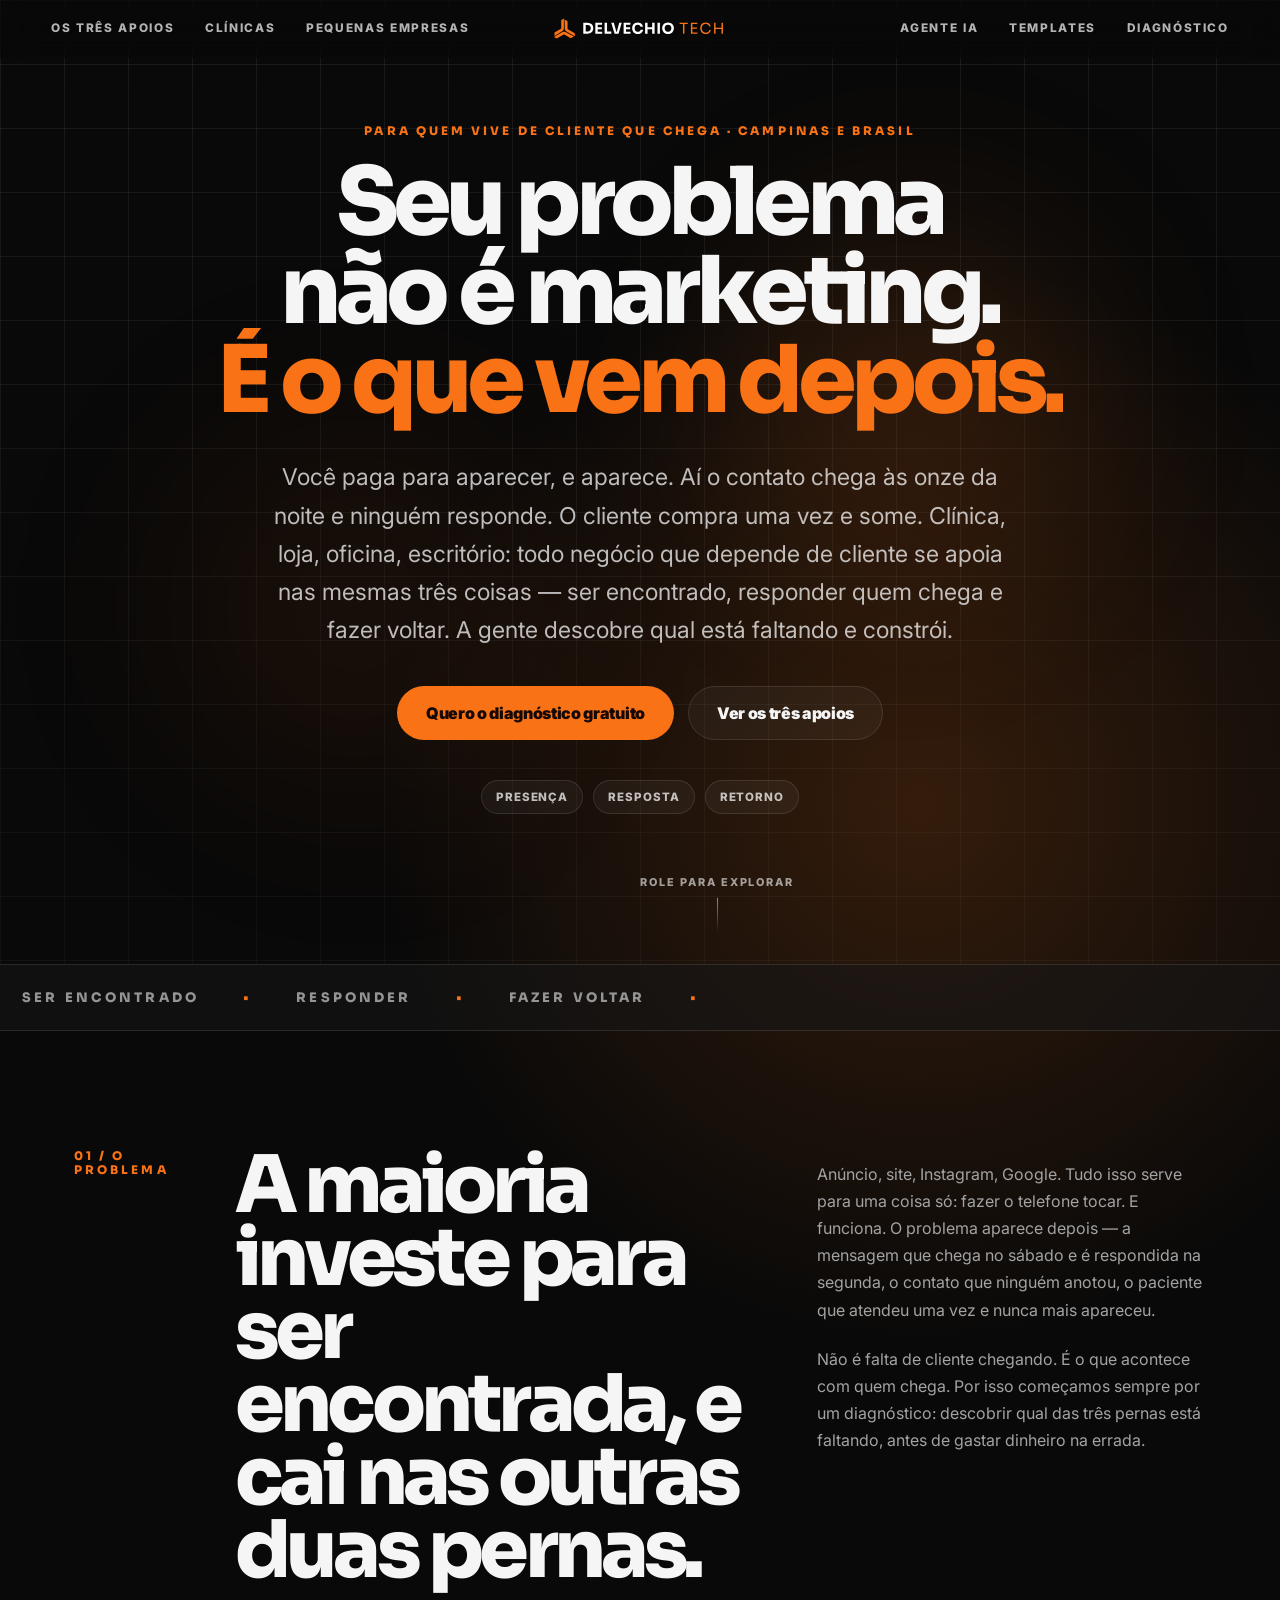
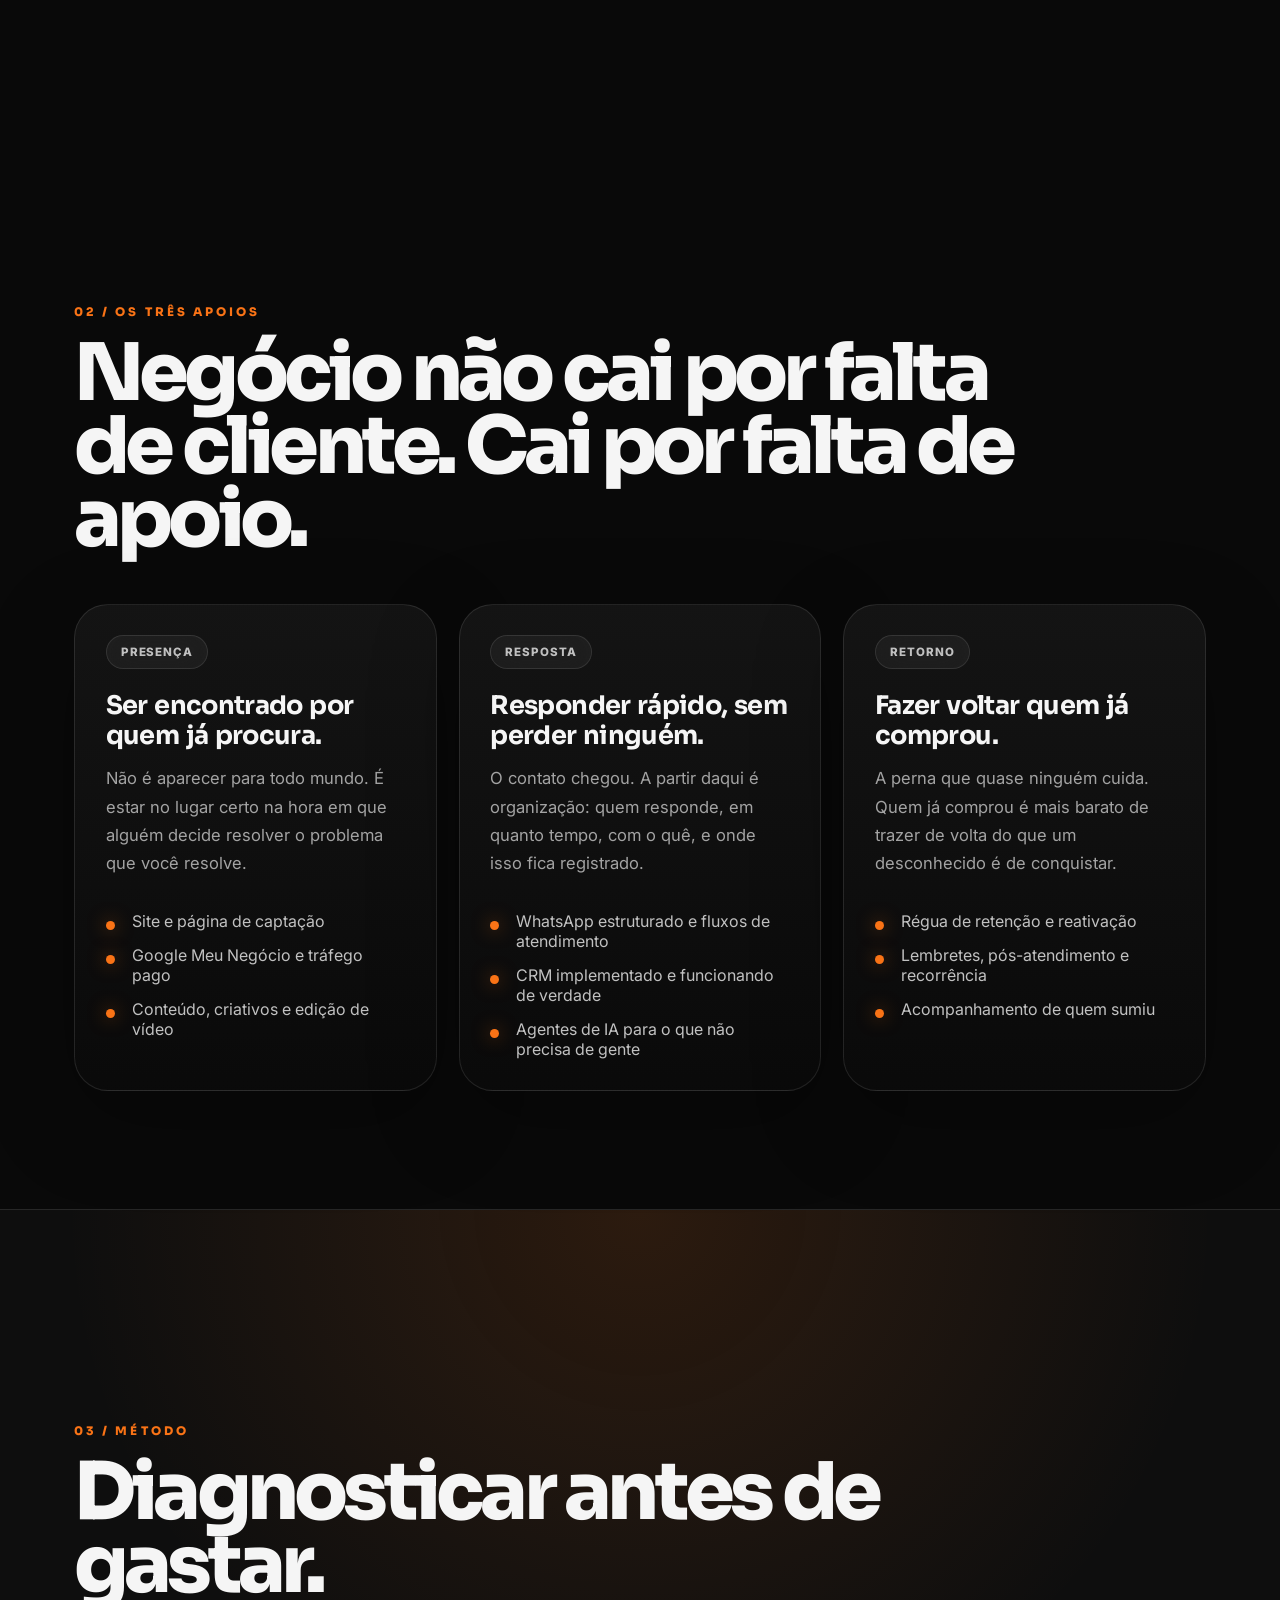
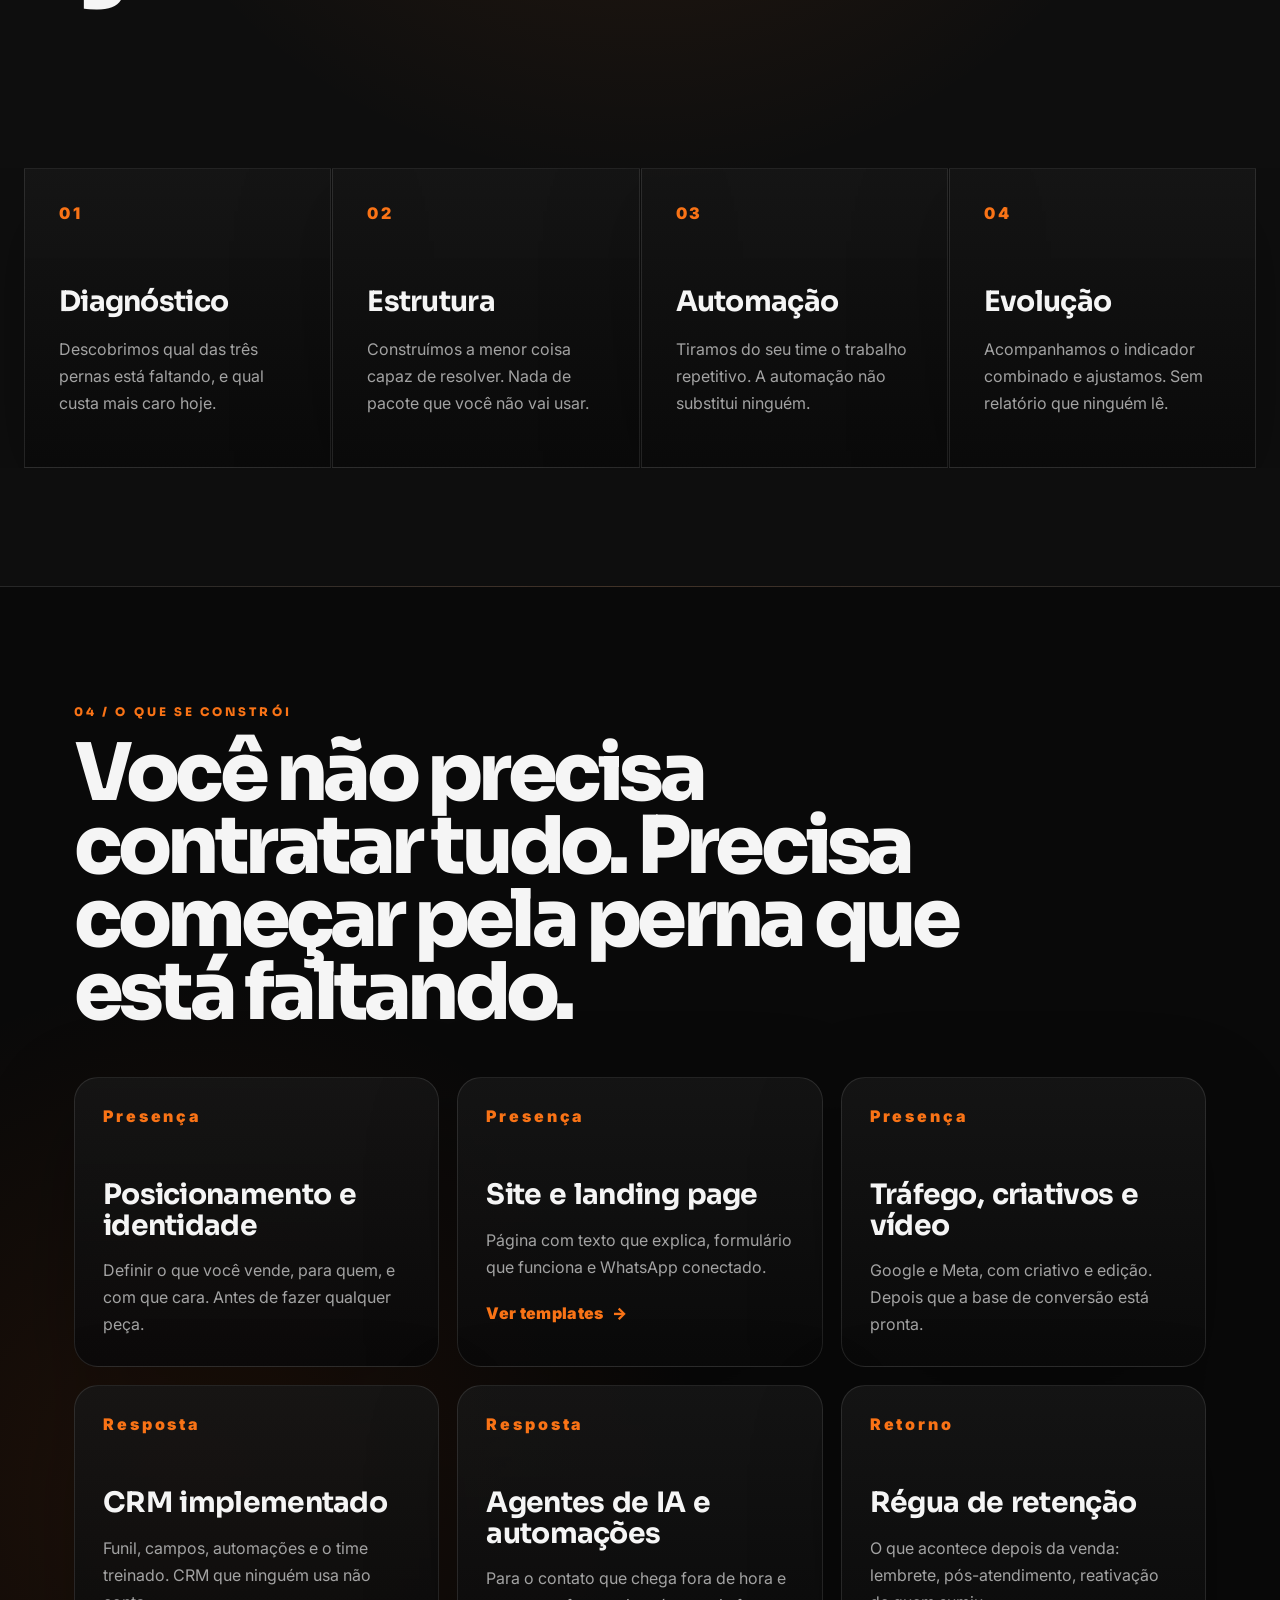
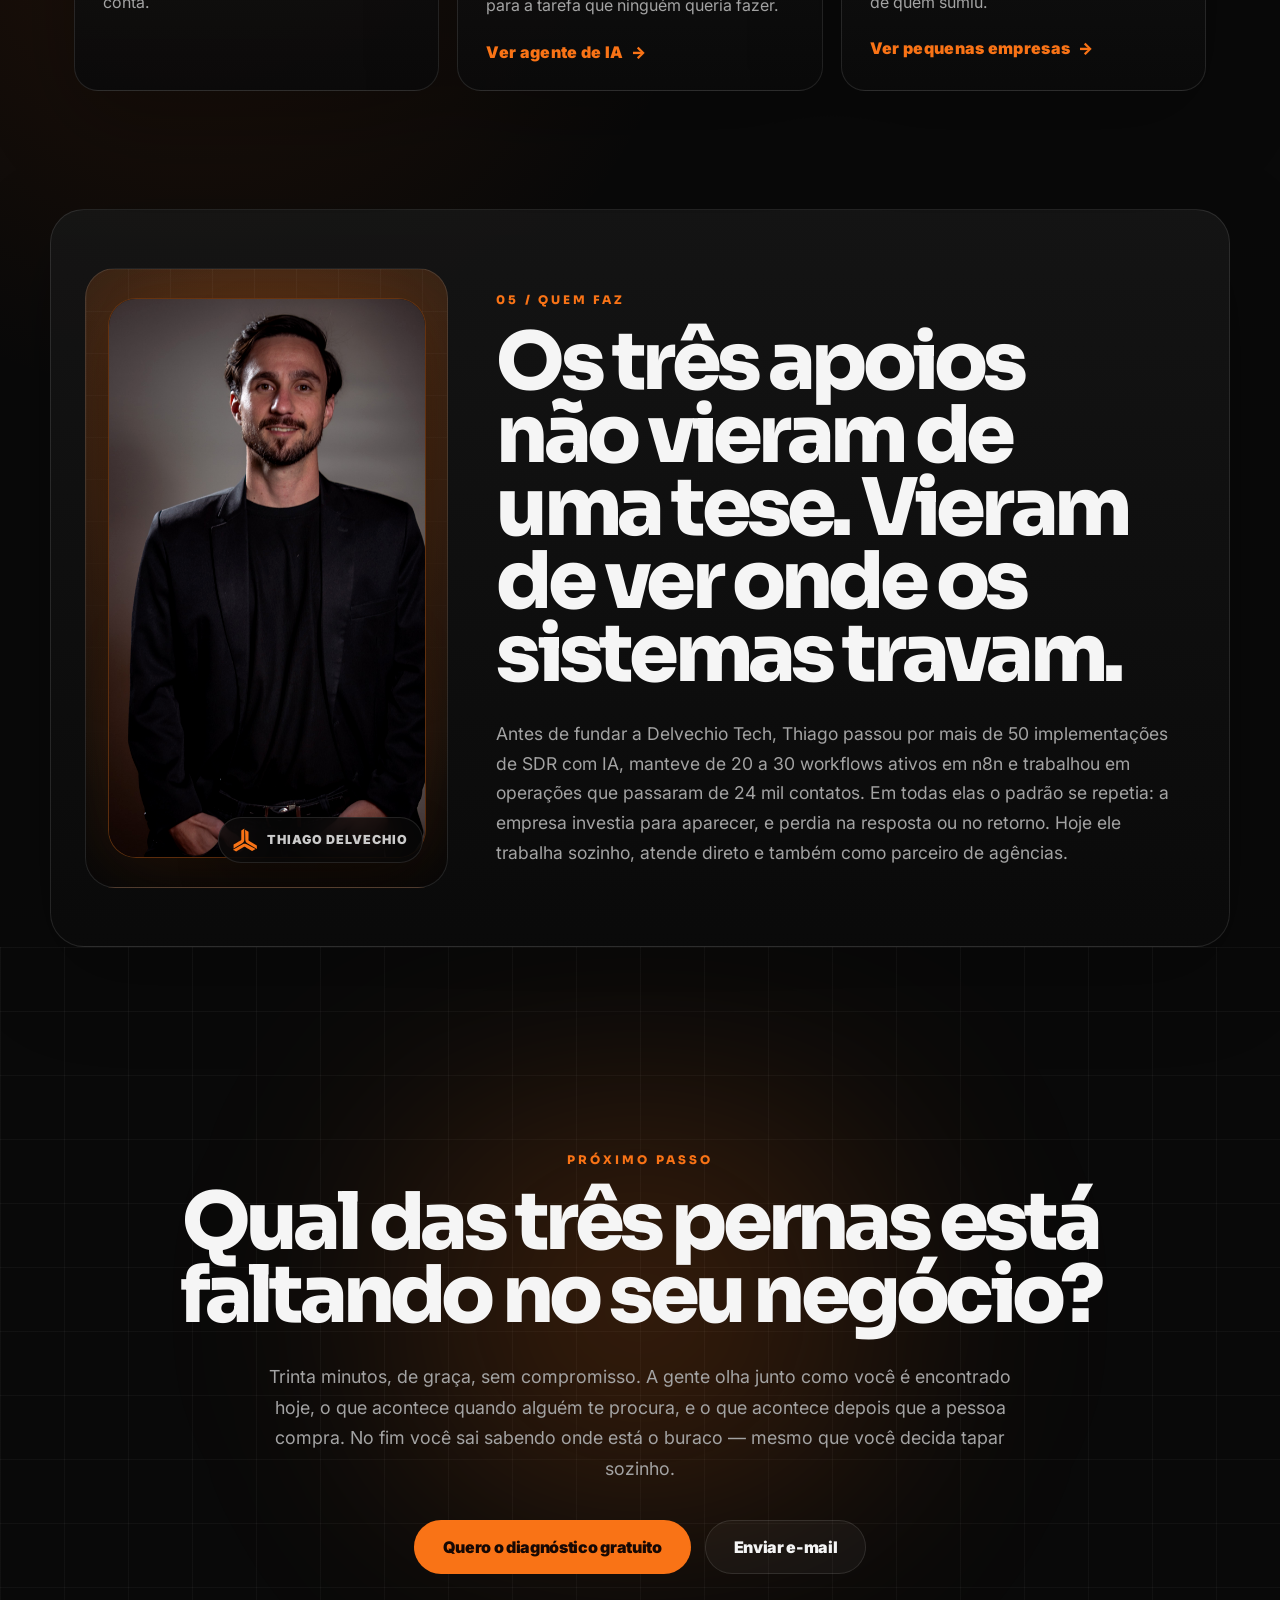
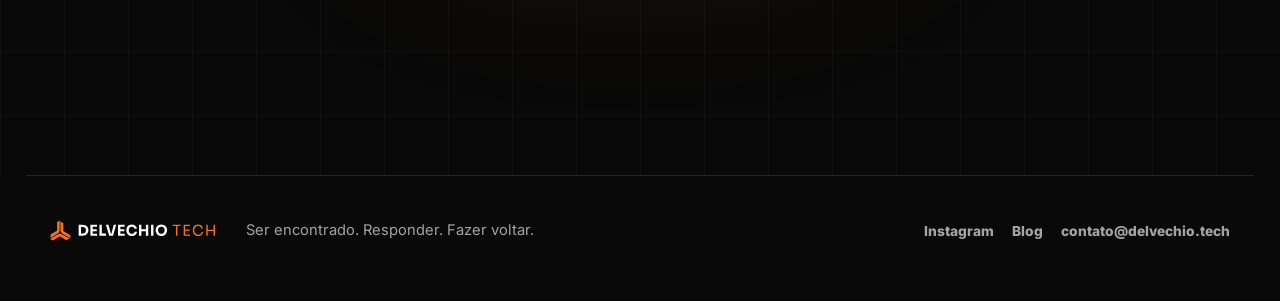
==== commit 66648d97: "Tira o limite de setor: o eixo é o problema, não o ramo O manual decidiu em 18/11 que "clínica é pro" ====
--- a/index.html
+++ b/index.html
@@ -15,7 +15,7 @@
     <title>Delvechio Tech | Ser encontrado. Responder. Fazer voltar.</title>
     <meta
       name="description"
-      content="Todo negócio de serviço se apoia em três coisas: ser encontrado, responder quem chega e fazer o cliente voltar. Diagnosticamos qual está faltando e construímos."
+      content="Todo negócio que depende de cliente se apoia em três coisas: ser encontrado, responder quem chega e fazer o cliente voltar. Diagnosticamos qual está faltando e construímos."
     />
     <meta property="og:title" content="Delvechio Tech" />
     <meta property="og:description" content="Ser encontrado. Responder. Fazer voltar." />
@@ -76,7 +76,7 @@
         <div class="ambient ambient-two"></div>
 
         <div class="hero-inner">
-          <p class="eyebrow reveal delay-100">Clínicas e negócios de serviço · Campinas e Brasil</p>
+          <p class="eyebrow reveal delay-100">Para quem vive de cliente que chega · Campinas e Brasil</p>
 
           <div class="hero-title" id="hero-title">
             <h1>
@@ -98,10 +98,10 @@
 
           <p class="lead reveal delay-700">
             Você paga para aparecer, e aparece. Aí o contato chega às onze da
-            noite e ninguém responde. O cliente compra uma vez e some. Todo
-            negócio de serviço se apoia em três coisas — ser encontrado,
-            responder quem chega e fazer voltar. A gente descobre qual está
-            faltando e constrói.
+            noite e ninguém responde. O cliente compra uma vez e some. Clínica,
+            loja, oficina, escritório: todo negócio que depende de cliente se
+            apoia nas mesmas três coisas — ser encontrado, responder quem chega
+            e fazer voltar. A gente descobre qual está faltando e constrói.
           </p>
 
           <div class="hero-actions reveal delay-700">
@@ -115,8 +115,6 @@
             <span>Presença</span>
             <span>Resposta</span>
             <span>Retorno</span>
-            <span>Clínicas</span>
-            <span>Serviços</span>
           </div>
         </div>
 
